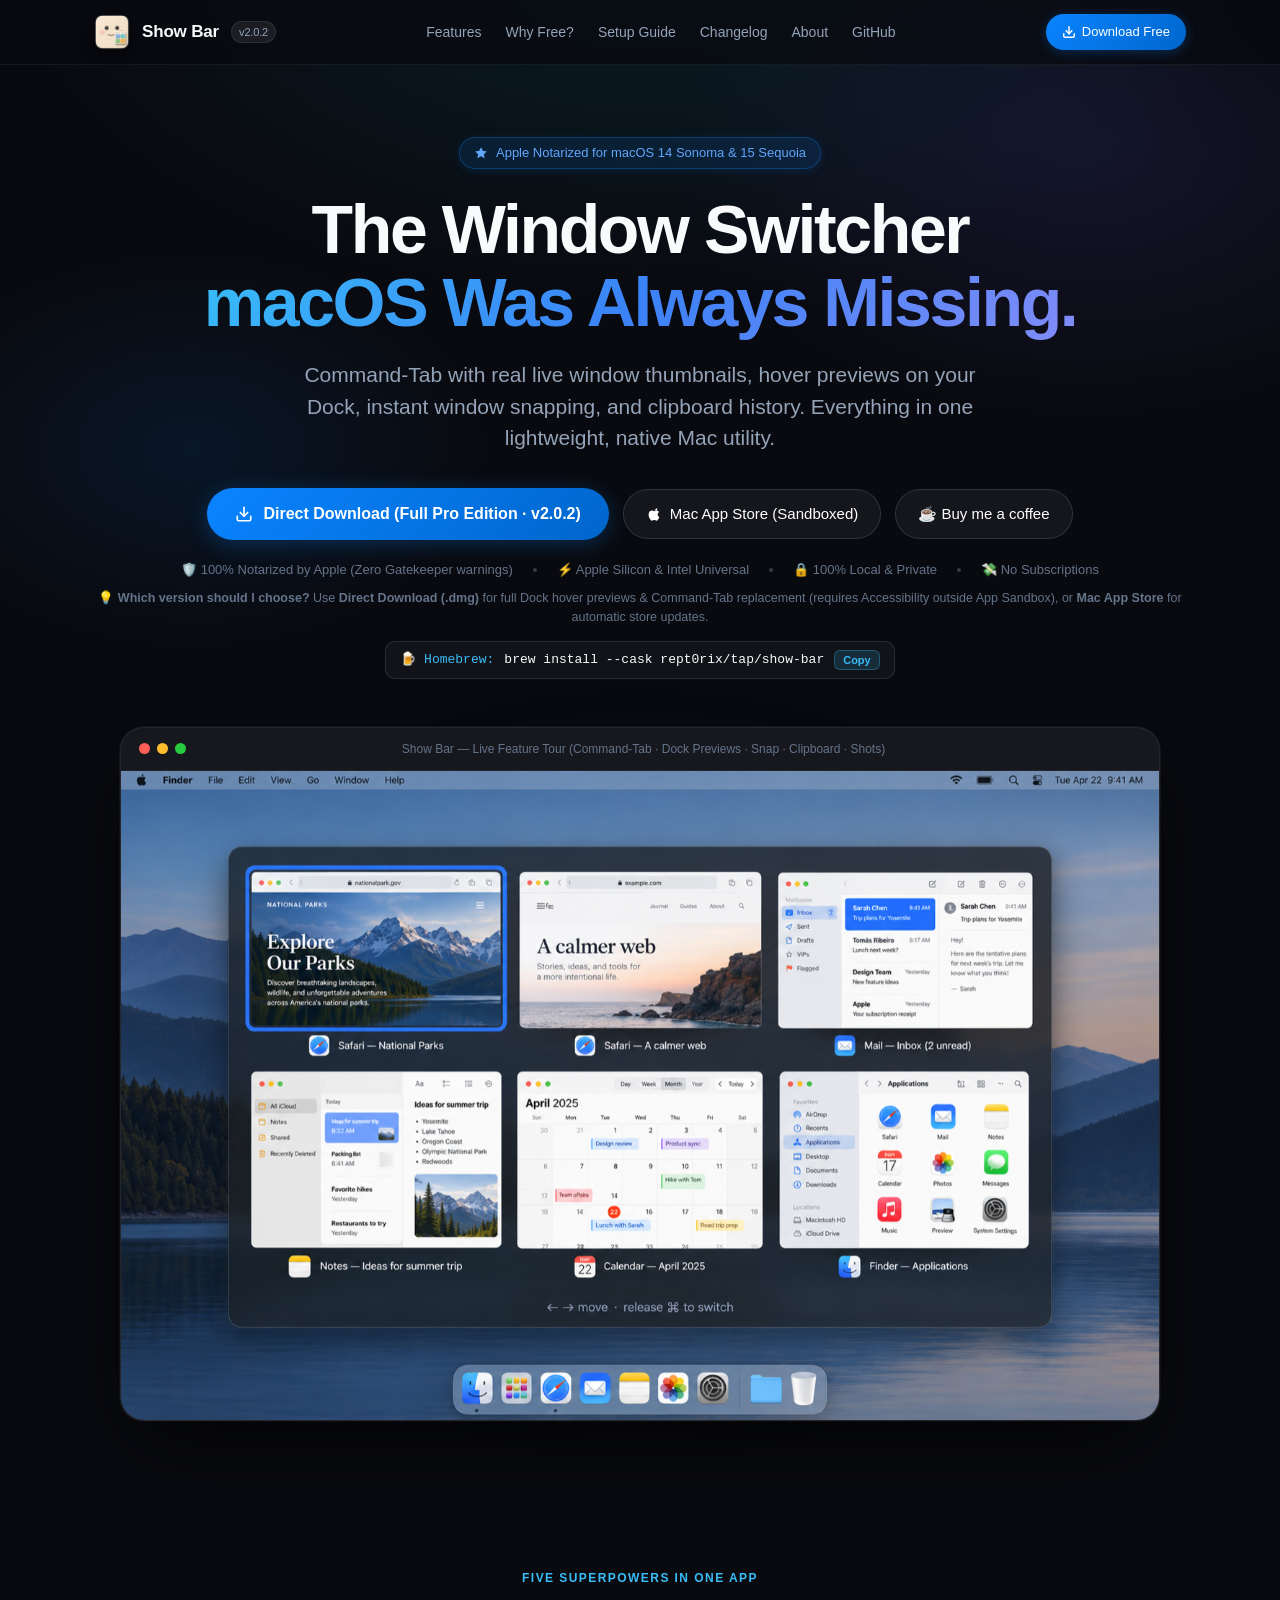
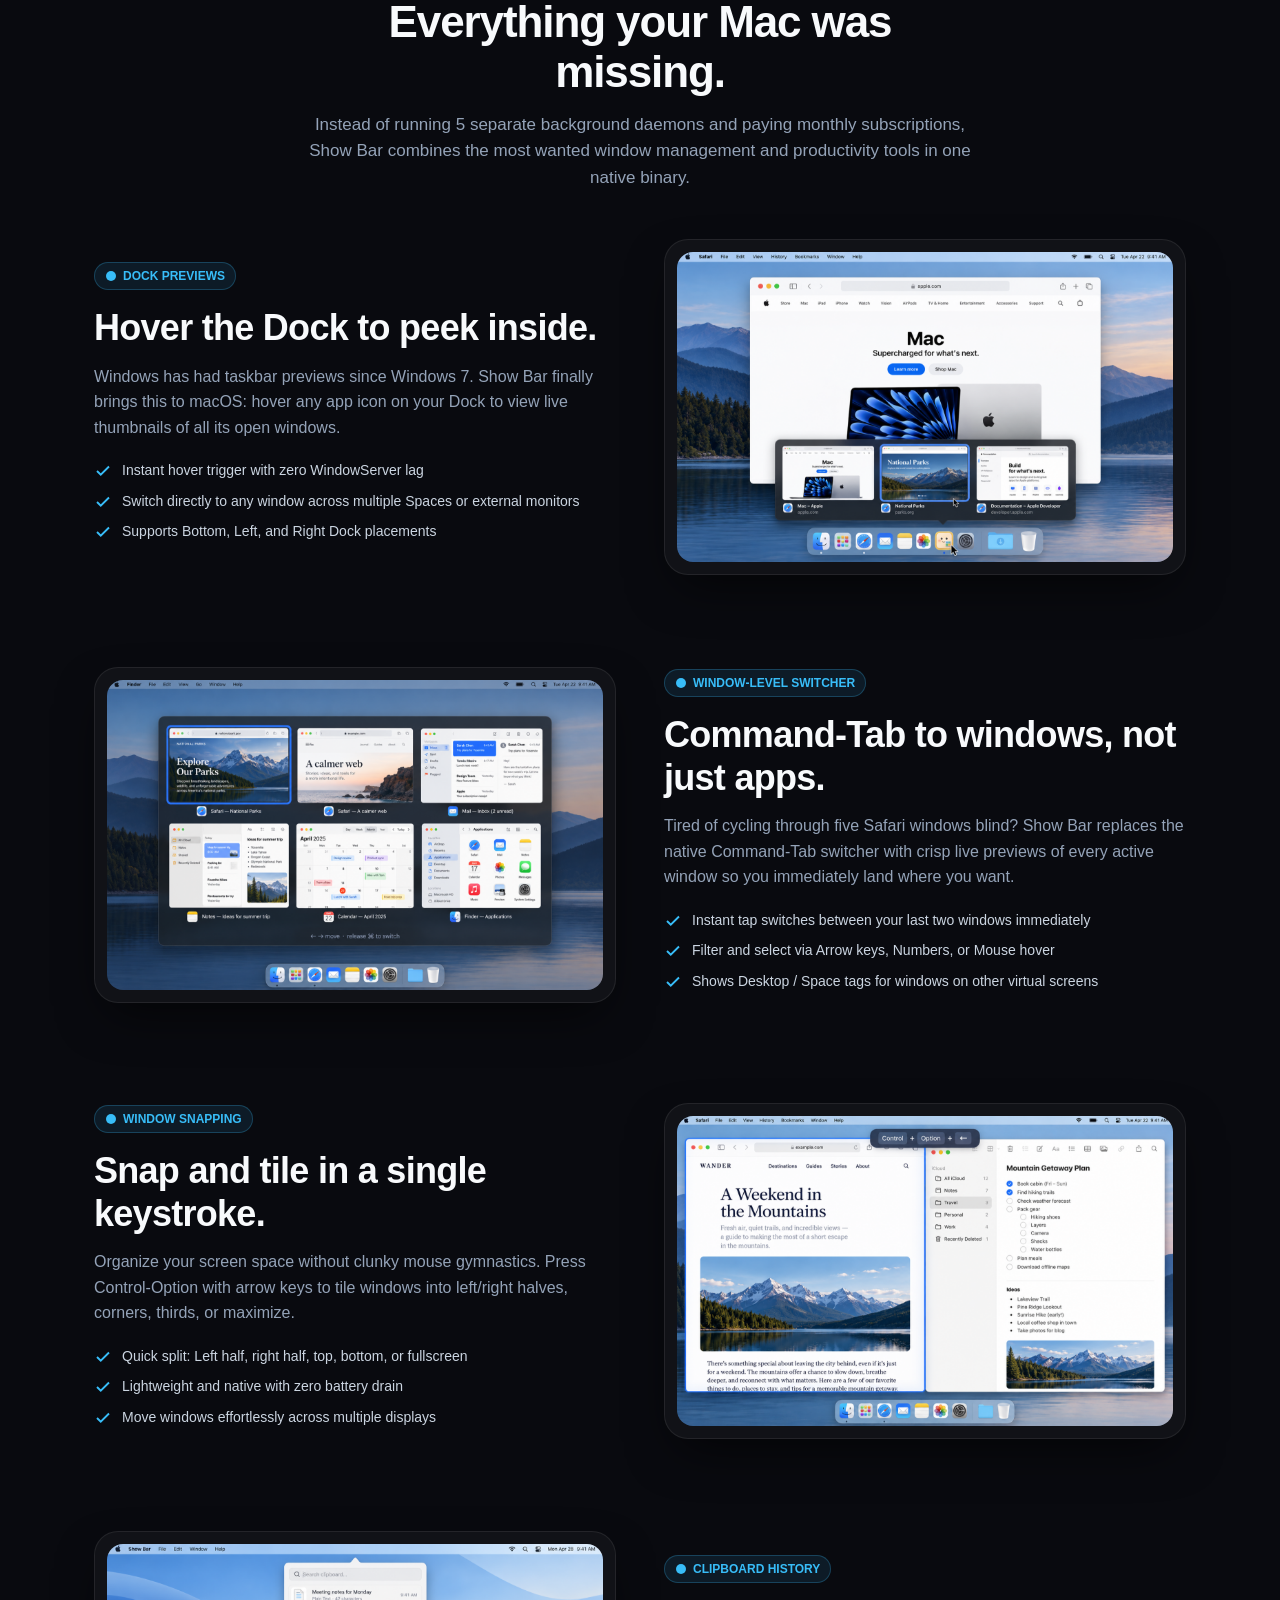
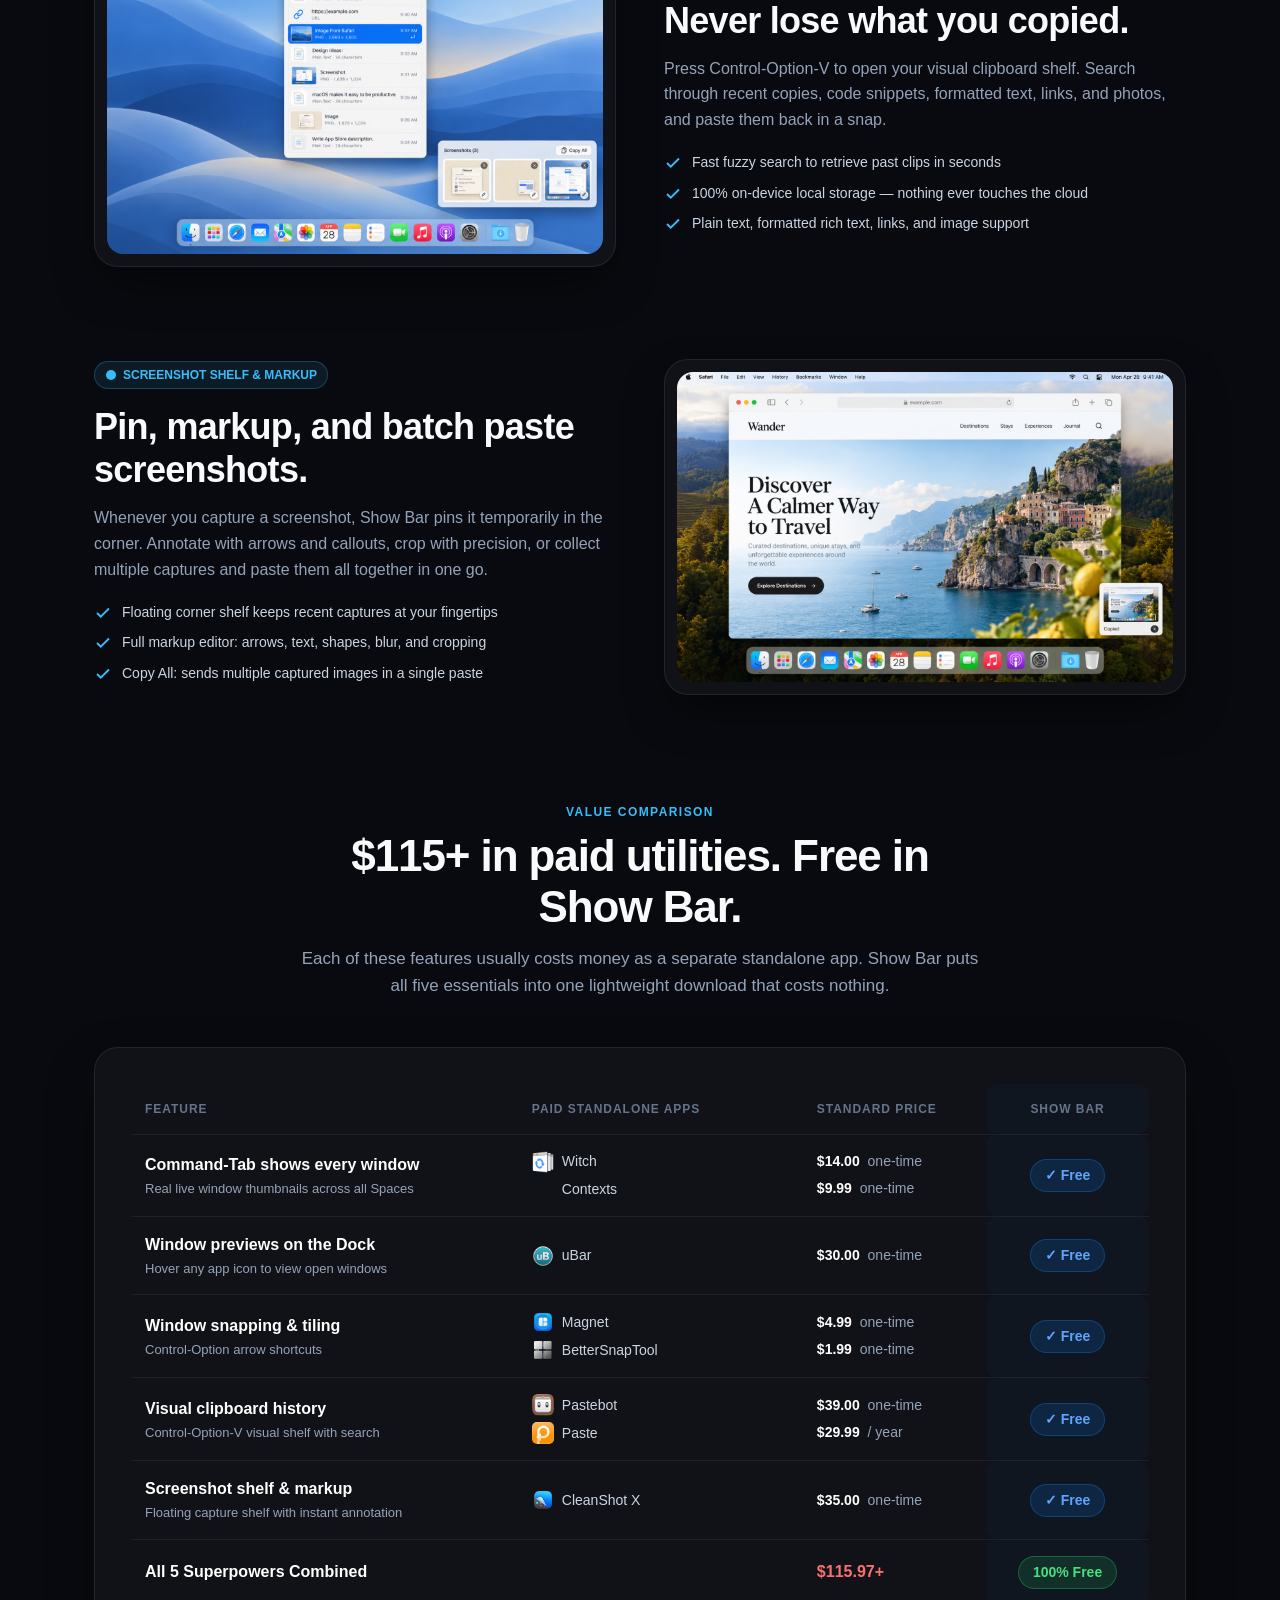
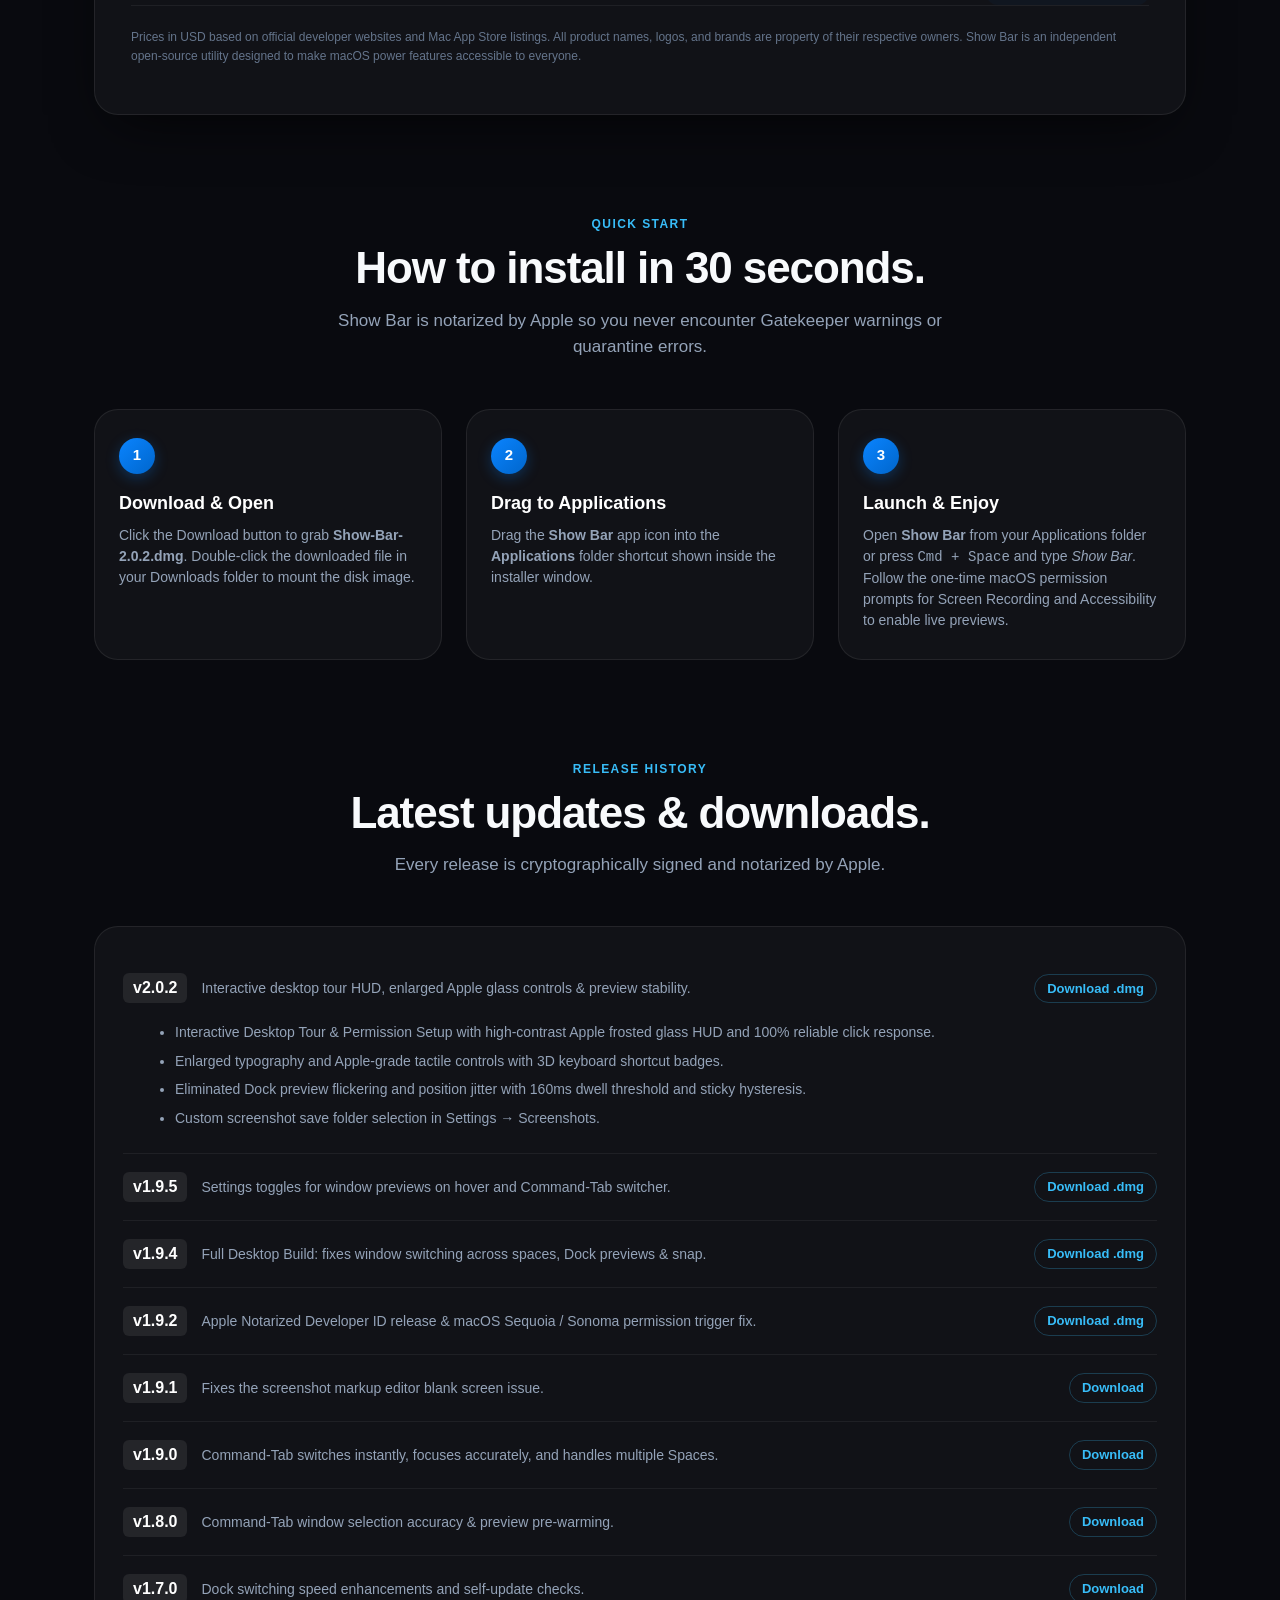
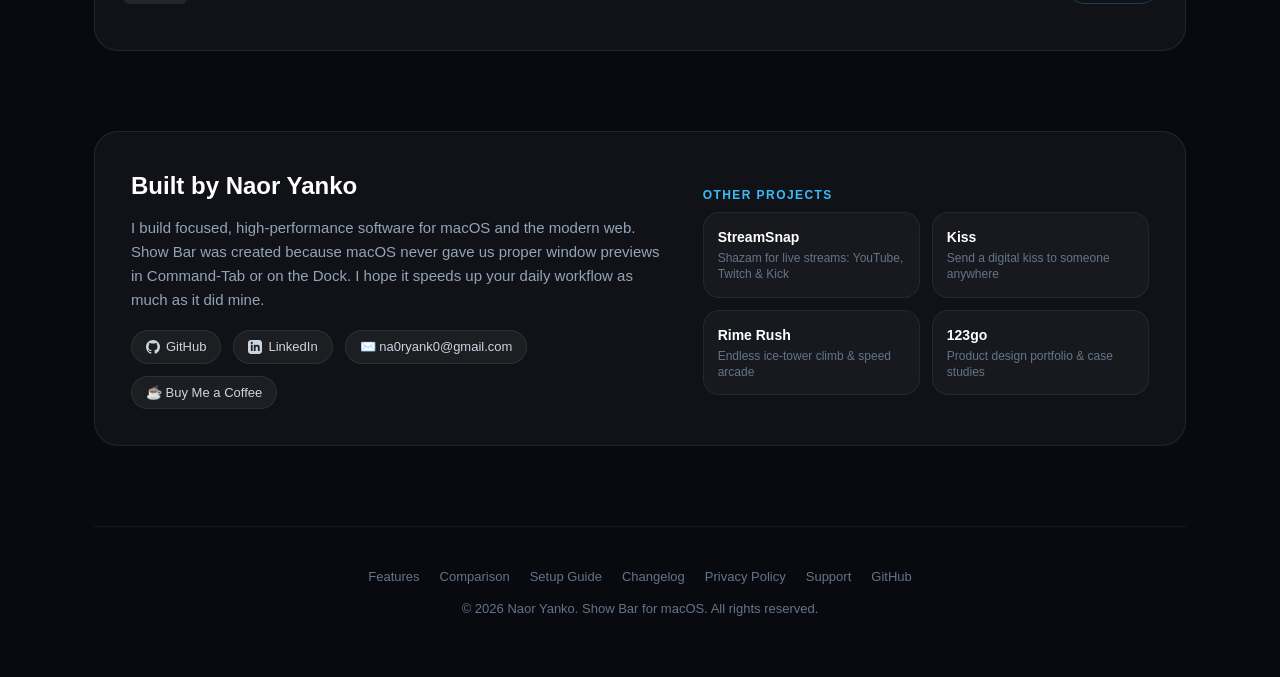
==== site/index.html @ 2634ea46 "Add autoplay promo video to hero and 1-click launch-kit dashboard" ====
<!DOCTYPE html>
<html lang="en">
<head>
  <meta charset="utf-8">
  <meta name="viewport" content="width=device-width, initial-scale=1">
  <title>Show Bar – Free Windows-style Command-Tab, Dock previews &amp; window snapping for Mac</title>
  <meta name="description" content="Show Bar is a free macOS menu-bar app: Command-Tab with window previews, Dock hover previews, window snapping, clipboard history and a screenshot shelf.">
  <link rel="canonical" href="https://rept0rix.github.io/show-bar/">
  <link rel="icon" href="logo.png" type="image/png">
  <link rel="apple-touch-icon" href="logo.png">
  <meta property="og:site_name" content="Show Bar">
  <meta property="og:title" content="Show Bar – Free Windows-style Command-Tab, Dock previews &amp; window snapping for Mac">
  <meta property="og:description" content="Show Bar is a free macOS menu-bar app: Command-Tab with window previews, Dock hover previews, window snapping, clipboard history and a screenshot shelf.">
  <meta property="og:type" content="website">
  <meta property="og:url" content="https://rept0rix.github.io/show-bar/">
  <meta property="og:image" content="https://rept0rix.github.io/show-bar/og.png">
  <meta property="og:image:width" content="1200">
  <meta property="og:image:height" content="630">
  <meta property="og:image:alt" content="Show Bar – window switcher and Dock previews for Mac">
  <meta name="twitter:card" content="summary_large_image">
  <meta name="twitter:title" content="Show Bar – Free Windows-style Command-Tab, Dock previews &amp; window snapping for Mac">
  <meta name="twitter:description" content="Show Bar is a free macOS menu-bar app: Command-Tab with window previews, Dock hover previews, window snapping, clipboard history and a screenshot shelf.">
  <meta name="twitter:image" content="https://rept0rix.github.io/show-bar/og.png">
  <script type="application/ld+json">{"@context":"https://schema.org","@type":"SoftwareApplication","name":"Show Bar","operatingSystem":"macOS","applicationCategory":"UtilitiesApplication","description":"Show Bar is a free macOS menu-bar app: Command-Tab with window previews, Dock hover previews, window snapping, clipboard history and a screenshot shelf.","url":"https://rept0rix.github.io/show-bar/","downloadUrl":"https://github.com/rept0rix/show-bar/releases/latest","installUrl":"https://apps.apple.com/app/id6818509447?ct=website&mt=12","softwareVersion":"2.0.2","image":"https://rept0rix.github.io/show-bar/og.png","offers":{"@type":"Offer","price":"0","priceCurrency":"USD"}}</script>
  <style>
    :root {
      --bg: #090a0f;
      --bg-card: rgba(255, 255, 255, 0.035);
      --bg-card-hover: rgba(255, 255, 255, 0.055);
      --card-border: rgba(255, 255, 255, 0.08);
      --card-border-hover: rgba(255, 255, 255, 0.16);
      --text: #f8fafc;
      --text-muted: #94a3b8;
      --text-dim: #64748b;
      --accent: #0A84FF;
      --accent-glow: rgba(10, 132, 255, 0.28);
      --accent-grad: linear-gradient(135deg, #0A84FF 0%, #0066cc 100%);
      --badge-bg: rgba(10, 132, 255, 0.12);
      --badge-border: rgba(10, 132, 255, 0.3);
      --radius-lg: 24px;
      --radius-md: 16px;
      --radius-sm: 10px;
    }

    * { box-sizing: border-box; }
    html { scroll-behavior: smooth; }
    body {
      margin: 0;
      padding: 0;
      background-color: var(--bg);
      background-image:
        radial-gradient(ellipse 900px 500px at 50% -50px, rgba(14, 116, 144, 0.18), transparent 70%),
        radial-gradient(ellipse 700px 450px at 85% 150px, rgba(99, 102, 241, 0.12), transparent 60%),
        radial-gradient(ellipse 600px 400px at 15% 450px, rgba(10, 132, 255, 0.1), transparent 50%);
      color: var(--text);
      font-family: -apple-system, BlinkMacSystemFont, "SF Pro Display", "SF Pro Text", "Helvetica Neue", sans-serif;
      -webkit-font-smoothing: antialiased;
      line-height: 1.5;
      overflow-x: hidden;
    }

    a { color: inherit; text-decoration: none; }

    .wrap {
      max-width: 1140px;
      margin: 0 auto;
      padding: 0 24px;
    }

    /* Navigation */
    nav.navbar {
      position: sticky;
      top: 0;
      z-index: 100;
      backdrop-filter: blur(20px);
      -webkit-backdrop-filter: blur(20px);
      background: rgba(9, 10, 15, 0.75);
      border-bottom: 1px solid rgba(255, 255, 255, 0.06);
      transition: all 0.25s ease;
    }
    .nav-inner {
      max-width: 1140px;
      margin: 0 auto;
      padding: 14px 24px;
      display: flex;
      justify-content: space-between;
      align-items: center;
      gap: 16px;
    }
    .brand {
      display: inline-flex;
      align-items: center;
      gap: 12px;
      font-weight: 600;
      font-size: 17px;
      letter-spacing: -0.01em;
    }
    .brand img {
      width: 36px;
      height: 36px;
      border-radius: 9px;
      display: block;
      box-shadow: 0 4px 12px rgba(0, 0, 0, 0.4);
    }
    .brand .ver-tag {
      font-size: 11px;
      font-weight: 500;
      padding: 2px 7px;
      border-radius: 999px;
      background: rgba(255, 255, 255, 0.08);
      color: var(--text-muted);
      border: 1px solid rgba(255, 255, 255, 0.08);
    }
    .nav-links {
      display: flex;
      align-items: center;
      gap: 24px;
      font-size: 14px;
      color: var(--text-muted);
    }
    .nav-links a:hover {
      color: #fff;
    }
    .nav-actions {
      display: flex;
      align-items: center;
      gap: 12px;
    }
    .btn-nav-download {
      background: var(--accent-grad);
      color: #fff;
      font-size: 13px;
      font-weight: 500;
      padding: 8px 16px;
      border-radius: 999px;
      display: inline-flex;
      align-items: center;
      gap: 6px;
      box-shadow: 0 2px 12px var(--accent-glow);
      transition: transform 0.15s ease, box-shadow 0.15s ease;
    }
    .btn-nav-download:hover {
      transform: translateY(-1px);
      box-shadow: 0 4px 18px var(--accent-glow);
    }

    /* Hero Section */
    .hero {
      text-align: center;
      padding: 72px 0 48px;
    }
    .pill-announcement {
      display: inline-flex;
      align-items: center;
      gap: 8px;
      background: var(--badge-bg);
      border: 1px solid var(--badge-border);
      color: #60a5fa;
      font-size: 13px;
      font-weight: 500;
      padding: 5px 14px;
      border-radius: 999px;
      margin-bottom: 24px;
      box-shadow: 0 2px 10px rgba(10, 132, 255, 0.15);
    }
    .hero h1 {
      font-size: clamp(38px, 6vw, 68px);
      font-weight: 700;
      line-height: 1.08;
      letter-spacing: -0.035em;
      margin: 0 0 20px;
    }
    .gradient-text {
      background: linear-gradient(135deg, #ffffff 40%, #94a3b8 100%);
      -webkit-background-clip: text;
      -webkit-text-fill-color: transparent;
    }
    .blue-gradient-text {
      background: linear-gradient(135deg, #38bdf8 0%, #3b82f6 50%, #818cf8 100%);
      -webkit-background-clip: text;
      -webkit-text-fill-color: transparent;
    }
    .hero .lede {
      font-size: clamp(17px, 2.2vw, 21px);
      line-height: 1.5;
      color: var(--text-muted);
      max-width: 680px;
      margin: 0 auto 34px;
      font-weight: 400;
    }
    .hero-actions {
      display: flex;
      justify-content: center;
      align-items: center;
      flex-wrap: wrap;
      gap: 14px;
      margin-bottom: 20px;
    }
    .btn-primary {
      background: var(--accent-grad);
      color: #ffffff;
      font-size: 16px;
      font-weight: 600;
      padding: 14px 28px;
      border-radius: 999px;
      display: inline-flex;
      align-items: center;
      gap: 10px;
      box-shadow: 0 4px 22px var(--accent-glow);
      transition: all 0.2s ease;
    }
    .btn-primary:hover {
      transform: translateY(-2px);
      box-shadow: 0 6px 28px rgba(10, 132, 255, 0.45);
    }
    .btn-secondary {
      background: rgba(255, 255, 255, 0.05);
      border: 1px solid rgba(255, 255, 255, 0.12);
      color: #fff;
      font-size: 15px;
      font-weight: 500;
      padding: 13px 22px;
      border-radius: 999px;
      display: inline-flex;
      align-items: center;
      gap: 8px;
      transition: all 0.2s ease;
    }
    .btn-secondary:hover {
      background: rgba(255, 255, 255, 0.09);
      border-color: rgba(255, 255, 255, 0.22);
      transform: translateY(-2px);
    }
    .hero-meta {
      display: flex;
      justify-content: center;
      align-items: center;
      flex-wrap: wrap;
      gap: 20px;
      font-size: 13px;
      color: var(--text-dim);
      margin-top: 10px;
    }
    .hero-meta span {
      display: inline-flex;
      align-items: center;
      gap: 6px;
    }
    .hero-meta .dot {
      width: 4px;
      height: 4px;
      border-radius: 50%;
      background: rgba(255, 255, 255, 0.2);
    }

    /* Hero Showcase Frame */
    .hero-showcase {
      margin: 48px auto 0;
      max-width: 1040px;
      position: relative;
    }
    .showcase-glow {
      position: absolute;
      inset: 20px 40px;
      background: radial-gradient(ellipse at center, rgba(14, 116, 144, 0.25), rgba(99, 102, 241, 0.15), transparent 70%);
      filter: blur(50px);
      z-index: 0;
      pointer-events: none;
    }
    .mac-window {
      position: relative;
      z-index: 1;
      background: #11131a;
      border: 1px solid var(--card-border);
      border-radius: var(--radius-lg);
      box-shadow: 0 30px 80px -20px rgba(0, 0, 0, 0.8), 0 0 0 1px rgba(255, 255, 255, 0.05);
      overflow: hidden;
      transition: transform 0.3s ease, border-color 0.3s ease;
    }
    .mac-window:hover {
      border-color: var(--card-border-hover);
    }
    .mac-header {
      padding: 12px 18px;
      background: rgba(255, 255, 255, 0.02);
      border-bottom: 1px solid rgba(255, 255, 255, 0.05);
      display: flex;
      align-items: center;
      gap: 8px;
    }
    .traffic-lights {
      display: flex;
      gap: 7px;
    }
    .traffic-dot {
      width: 11px;
      height: 11px;
      border-radius: 50%;
    }
    .traffic-close { background: #ff5f56; }
    .traffic-min { background: #ffbd2e; }
    .traffic-max { background: #27c93f; }
    .mac-title {
      flex: 1;
      text-align: center;
      font-size: 12px;
      color: var(--text-dim);
      font-weight: 500;
      margin-right: 48px;
    }
    .mac-window img {
      width: 100%;
      height: auto;
      display: block;
      vertical-align: middle;
    }

    /* Section Headings */
    .section-header {
      text-align: center;
      max-width: 680px;
      margin: 96px auto 48px;
    }
    .section-tag {
      display: inline-block;
      font-size: 12px;
      font-weight: 600;
      text-transform: uppercase;
      letter-spacing: 0.12em;
      color: #38bdf8;
      margin-bottom: 10px;
    }
    .section-header h2 {
      font-size: clamp(30px, 4.5vw, 44px);
      font-weight: 700;
      line-height: 1.15;
      letter-spacing: -0.025em;
      margin: 0 0 14px;
    }
    .section-header p {
      color: var(--text-muted);
      font-size: 17px;
      line-height: 1.55;
      margin: 0;
    }

    /* Features Grid */
    .feature-row {
      display: grid;
      grid-template-columns: 1fr 1fr;
      gap: 48px;
      align-items: center;
      margin-bottom: 84px;
    }
    .feature-row.reverse {
      grid-template-columns: 1fr 1fr;
    }
    .feature-row.reverse .feature-copy {
      order: 2;
    }
    .feature-row.reverse .feature-media {
      order: 1;
    }
    .feature-copy {
      padding: 10px 0;
    }
    .feature-badge {
      display: inline-flex;
      align-items: center;
      gap: 6px;
      font-size: 12px;
      font-weight: 600;
      padding: 4px 10px;
      border-radius: 999px;
      background: rgba(56, 189, 248, 0.1);
      border: 1px solid rgba(56, 189, 248, 0.25);
      color: #38bdf8;
      margin-bottom: 16px;
    }
    .feature-copy h3 {
      font-size: clamp(26px, 3.2vw, 36px);
      font-weight: 700;
      line-height: 1.2;
      letter-spacing: -0.02em;
      margin: 0 0 14px;
    }
    .feature-copy p {
      color: var(--text-muted);
      font-size: 16px;
      line-height: 1.6;
      margin: 0 0 20px;
    }
    .feature-list {
      list-style: none;
      padding: 0;
      margin: 0;
    }
    .feature-list li {
      display: flex;
      align-items: flex-start;
      gap: 10px;
      font-size: 14px;
      color: #cbd5e1;
      margin-bottom: 10px;
      line-height: 1.45;
    }
    .feature-list svg {
      flex: none;
      width: 18px;
      height: 18px;
      color: #38bdf8;
      margin-top: 2px;
    }
    .feature-media {
      background: var(--bg-card);
      border: 1px solid var(--card-border);
      border-radius: var(--radius-lg);
      padding: 12px;
      box-shadow: 0 20px 50px -15px rgba(0, 0, 0, 0.7);
      transition: all 0.3s ease;
      overflow: hidden;
    }
    .feature-media:hover {
      border-color: var(--card-border-hover);
      transform: translateY(-3px);
    }
    .feature-media img {
      width: 100%;
      height: auto;
      border-radius: var(--radius-md);
      display: block;
    }

    /* Comparison Table Section */
    .compare-card {
      background: var(--bg-card);
      border: 1px solid var(--card-border);
      border-radius: var(--radius-lg);
      padding: 36px;
      box-shadow: 0 20px 60px -20px rgba(0, 0, 0, 0.8);
      margin-bottom: 80px;
    }
    .compare-card table {
      width: 100%;
      border-collapse: collapse;
    }
    .compare-card th, .compare-card td {
      padding: 16px 14px;
      text-align: left;
      border-bottom: 1px solid rgba(255, 255, 255, 0.06);
      vertical-align: middle;
    }
    .compare-card thead th {
      font-size: 12px;
      font-weight: 600;
      text-transform: uppercase;
      letter-spacing: 0.08em;
      color: var(--text-dim);
      padding-bottom: 16px;
    }
    .compare-card td.feat-name {
      font-weight: 600;
      font-size: 16px;
      color: #fff;
    }
    .compare-card td.feat-name span {
      display: block;
      font-size: 13px;
      font-weight: 400;
      color: var(--text-muted);
      margin-top: 2px;
    }
    .competitor-item {
      display: flex;
      align-items: center;
      gap: 8px;
      font-size: 14px;
      color: #cbd5e1;
    }
    .competitor-item + .competitor-item {
      margin-top: 6px;
    }
    .competitor-item img {
      width: 22px;
      height: 22px;
      border-radius: 5px;
      display: block;
    }
    .comp-price {
      font-size: 14px;
      color: var(--text-muted);
    }
    .comp-price b {
      color: #fff;
      font-weight: 600;
      margin-right: 4px;
    }
    .comp-price + .comp-price {
      margin-top: 6px;
    }
    .sb-col {
      text-align: center !important;
      background: rgba(10, 132, 255, 0.04);
      border-radius: 12px;
    }
    .sb-badge {
      display: inline-flex;
      align-items: center;
      gap: 6px;
      background: rgba(10, 132, 255, 0.15);
      border: 1px solid rgba(10, 132, 255, 0.3);
      color: #60a5fa;
      font-weight: 700;
      font-size: 14px;
      padding: 5px 14px;
      border-radius: 999px;
    }
    .table-total {
      font-size: 16px;
      font-weight: 700;
      color: #fff;
    }
    .table-fineprint {
      margin-top: 22px;
      font-size: 12px;
      color: var(--text-dim);
      line-height: 1.6;
    }

    /* Install & Setup 3-Step Guide */
    .steps-grid {
      display: grid;
      grid-template-columns: repeat(3, 1fr);
      gap: 24px;
      margin-bottom: 80px;
    }
    .step-card {
      background: var(--bg-card);
      border: 1px solid var(--card-border);
      border-radius: var(--radius-lg);
      padding: 28px 24px;
      position: relative;
      transition: all 0.25s ease;
    }
    .step-card:hover {
      border-color: var(--card-border-hover);
      background: var(--bg-card-hover);
      transform: translateY(-3px);
    }
    .step-num {
      width: 36px;
      height: 36px;
      border-radius: 50%;
      background: var(--accent-grad);
      color: #fff;
      display: flex;
      align-items: center;
      justify-content: center;
      font-weight: 700;
      font-size: 15px;
      margin-bottom: 16px;
      box-shadow: 0 4px 14px var(--accent-glow);
    }
    .step-card h3 {
      font-size: 18px;
      font-weight: 600;
      margin: 0 0 8px;
      color: #fff;
    }
    .step-card p {
      font-size: 14px;
      color: var(--text-muted);
      line-height: 1.5;
      margin: 0;
    }

    /* Changelog Accordion */
    .changelog-card {
      background: var(--bg-card);
      border: 1px solid var(--card-border);
      border-radius: var(--radius-lg);
      padding: 28px;
      margin-bottom: 80px;
    }
    .release-item {
      border-bottom: 1px solid rgba(255, 255, 255, 0.06);
    }
    .release-item:last-child {
      border-bottom: none;
    }
    .release-item summary {
      list-style: none;
      display: flex;
      justify-content: space-between;
      align-items: center;
      padding: 18px 0;
      cursor: pointer;
      user-select: none;
      gap: 16px;
    }
    .release-item summary::-webkit-details-marker { display: none; }
    .release-left {
      display: flex;
      align-items: center;
      gap: 14px;
    }
    .release-ver {
      font-size: 16px;
      font-weight: 700;
      color: #fff;
      background: rgba(255, 255, 255, 0.08);
      padding: 3px 10px;
      border-radius: 6px;
    }
    .release-sum {
      font-size: 14px;
      color: var(--text-muted);
    }
    .release-get {
      font-size: 13px;
      font-weight: 600;
      color: #38bdf8;
      border: 1px solid rgba(56, 189, 248, 0.25);
      padding: 4px 12px;
      border-radius: 999px;
      white-space: nowrap;
      transition: all 0.15s ease;
    }
    .release-get:hover {
      background: rgba(56, 189, 248, 0.15);
      border-color: #38bdf8;
    }
    .release-notes {
      padding: 0 0 18px 52px;
      margin: 0;
      color: var(--text-muted);
      font-size: 14px;
      line-height: 1.6;
    }
    .release-notes li {
      margin-bottom: 6px;
    }

    /* About & Products */
    .about-card {
      background: var(--bg-card);
      border: 1px solid var(--card-border);
      border-radius: var(--radius-lg);
      padding: 36px;
      margin-bottom: 80px;
      display: grid;
      grid-template-columns: 1.2fr 1fr;
      gap: 36px;
      align-items: center;
    }
    .about-card h3 {
      font-size: 24px;
      font-weight: 700;
      margin: 0 0 12px;
      color: #fff;
    }
    .about-card p {
      font-size: 15px;
      color: var(--text-muted);
      line-height: 1.6;
      margin: 0 0 18px;
    }
    .about-links {
      display: flex;
      flex-wrap: wrap;
      gap: 12px;
    }
    .about-link {
      display: inline-flex;
      align-items: center;
      gap: 6px;
      font-size: 13px;
      color: #cbd5e1;
      background: rgba(255, 255, 255, 0.05);
      padding: 6px 14px;
      border-radius: 999px;
      border: 1px solid rgba(255, 255, 255, 0.08);
      transition: all 0.15s ease;
    }
    .about-link:hover {
      color: #fff;
      border-color: rgba(255, 255, 255, 0.2);
      background: rgba(255, 255, 255, 0.09);
    }
    .other-products {
      display: grid;
      grid-template-columns: 1fr 1fr;
      gap: 12px;
    }
    .prod-item {
      background: rgba(255, 255, 255, 0.03);
      border: 1px solid rgba(255, 255, 255, 0.06);
      border-radius: var(--radius-md);
      padding: 14px;
      transition: all 0.2s ease;
    }
    .prod-item:hover {
      background: rgba(255, 255, 255, 0.06);
      border-color: rgba(255, 255, 255, 0.14);
      transform: translateY(-2px);
    }
    .prod-item strong {
      display: block;
      font-size: 14px;
      color: #fff;
      margin-bottom: 2px;
    }
    .prod-item span {
      display: block;
      font-size: 12px;
      color: var(--text-dim);
      line-height: 1.35;
    }

    /* Footer */
    footer {
      border-top: 1px solid rgba(255, 255, 255, 0.06);
      padding: 40px 0 60px;
      text-align: center;
      font-size: 13px;
      color: var(--text-dim);
    }
    .footer-links {
      display: flex;
      flex-wrap: wrap;
      justify-content: center;
      gap: 12px 20px;
      margin-bottom: 12px;
    }
    .footer-links a:hover {
      color: #fff;
    }

    /* Responsive */
    @media (max-width: 900px) {
      .feature-row, .feature-row.reverse {
        grid-template-columns: 1fr;
        gap: 32px;
      }
      .feature-row.reverse .feature-copy {
        order: 1;
      }
      .feature-row.reverse .feature-media {
        order: 2;
      }
      .steps-grid {
        grid-template-columns: 1fr;
      }
      .about-card {
        grid-template-columns: 1fr;
      }
      .nav-links {
        display: none;
      }
      .compare-card {
        padding: 20px 14px;
        overflow-x: auto;
      }
      .compare-card table {
        min-width: 580px;
      }
    }
  </style>
</head>
<body>

  <!-- Sticky Glass Navbar -->
  <nav class="navbar">
    <div class="nav-inner">
      <a class="brand" href="./">
        <img src="logo.png" alt="Show Bar Icon">
        <span>Show Bar</span>
        <span class="ver-tag">v2.0.2</span>
      </a>
      <div class="nav-links">
        <a href="#features">Features</a>
        <a href="#compare">Why Free?</a>
        <a href="#install">Setup Guide</a>
        <a href="#changelog">Changelog</a>
        <a href="#about">About</a>
        <a href="https://github.com/rept0rix/show-bar" target="_blank" rel="noopener">GitHub</a>
      </div>
      <div class="nav-actions">
        <a class="btn-nav-download" href="https://github.com/rept0rix/show-bar/releases/download/v2.0.2/Show-Bar-2.0.2.dmg">
          <svg width="14" height="14" viewBox="0 0 24 24" fill="none" stroke="currentColor" stroke-width="2.5" stroke-linecap="round" stroke-linejoin="round"><path d="M21 15v4a2 2 0 0 1-2 2H5a2 2 0 0 1-2-2v-4"></path><polyline points="7 10 12 15 17 10"></polyline><line x1="12" y1="15" x2="12" y2="3"></line></svg>
          Download Free
        </a>
      </div>
    </div>
  </nav>

  <div class="wrap">
    <!-- Hero Section -->
    <header class="hero">
      <div class="pill-announcement">
        <svg width="14" height="14" viewBox="0 0 24 24" fill="currentColor"><path d="M12 2l3.09 6.26L22 9.27l-5 4.87 1.18 6.88L12 17.77l-6.18 3.25L7 14.14 2 9.27l6.91-1.01L12 2z"/></svg>
        <span>Apple Notarized for macOS 14 Sonoma & 15 Sequoia</span>
      </div>
      <h1>
        The Window Switcher<br>
        <span class="blue-gradient-text">macOS Was Always Missing.</span>
      </h1>
      <p class="lede">
        Command-Tab with real live window thumbnails, hover previews on your Dock, instant window snapping, and clipboard history. Everything in one lightweight, native Mac utility.
      </p>

      <div class="hero-actions">
        <a class="btn-primary" href="https://github.com/rept0rix/show-bar/releases/download/v2.0.2/Show-Bar-2.0.2.dmg">
          <svg width="18" height="18" viewBox="0 0 24 24" fill="none" stroke="currentColor" stroke-width="2.2" stroke-linecap="round" stroke-linejoin="round"><path d="M21 15v4a2 2 0 0 1-2 2H5a2 2 0 0 1-2-2v-4"></path><polyline points="7 10 12 15 17 10"></polyline><line x1="12" y1="15" x2="12" y2="3"></line></svg>
          Direct Download (Full Pro Edition · v2.0.2)
        </a>
        <a class="btn-secondary" href="https://apps.apple.com/app/id6818509447?ct=website_hero&amp;mt=12" target="_blank" rel="noopener">
          <svg width="16" height="16" viewBox="0 0 24 24" fill="currentColor"><path d="M18.71 19.5c-.83 1.24-1.71 2.45-3.05 2.47-1.34.03-1.77-.79-3.29-.79-1.53 0-2 .77-3.27.82-1.31.05-2.3-1.32-3.14-2.53C4.25 17 2.94 12.45 4.7 9.39c.87-1.52 2.43-2.48 4.12-2.51 1.28-.02 2.5.87 3.29.87.78 0 2.26-1.07 3.81-.91.65.03 2.47.26 3.64 1.98-.09.06-2.17 1.28-2.15 3.81.03 3.02 2.65 4.03 2.68 4.04-.03.07-.42 1.44-1.38 2.83M15.97 6.37c.66-.81 1.11-1.94.99-3.07-1 .04-2.16.67-2.84 1.48-.59.71-1.12 1.86-.98 2.97 1.11.08 2.19-.57 2.83-1.38z"/></svg>
          Mac App Store (Sandboxed)
        </a>
        <a class="btn-secondary" href="https://buymeacoffee.com/na0ryank0r" target="_blank" rel="noopener">
          ☕ Buy me a coffee
        </a>
      </div>

      <div class="hero-meta">
        <span>🛡️ 100% Notarized by Apple (Zero Gatekeeper warnings)</span>
        <span class="dot"></span>
        <span>⚡ Apple Silicon &amp; Intel Universal</span>
        <span class="dot"></span>
        <span>🔒 100% Local &amp; Private</span>
        <span class="dot"></span>
        <span>💸 No Subscriptions</span>
      </div>
      <div style="margin-top: 10px; font-size: 12.5px; color: var(--text-dim);">
        💡 <strong>Which version should I choose?</strong> Use <strong>Direct Download (.dmg)</strong> for full Dock hover previews &amp; Command-Tab replacement (requires Accessibility outside App Sandbox), or <strong>Mac App Store</strong> for automatic store updates.
      </div>
      <div style="margin-top: 14px; display: inline-flex; align-items: center; gap: 10px; background: rgba(255,255,255,0.04); border: 1px solid rgba(255,255,255,0.1); border-radius: 10px; padding: 8px 14px; font-size: 13px; color: #cbd5e1; font-family: ui-monospace, SFMono-Regular, Menlo, monospace;">
        <span style="color: #38bdf8;">🍺 Homebrew:</span>
        <code id="brewCmd" style="color: #f8fafc;">brew install --cask rept0rix/tap/show-bar</code>
        <button onclick="navigator.clipboard.writeText('brew install --cask rept0rix/tap/show-bar'); this.textContent='Copied!'; setTimeout(()=>this.textContent='Copy', 1500);" style="background: rgba(56,189,248,0.15); border: 1px solid rgba(56,189,248,0.3); color: #38bdf8; border-radius: 6px; padding: 3px 8px; font-size: 11px; cursor: pointer; font-weight: 600;">Copy</button>
      </div>

      <!-- Hero Visual Mockup -->
      <div class="hero-showcase">
        <div class="showcase-glow"></div>
        <div class="mac-window">
          <div class="mac-header">
            <div class="traffic-lights">
              <span class="traffic-dot traffic-close"></span>
              <span class="traffic-dot traffic-min"></span>
              <span class="traffic-dot traffic-max"></span>
            </div>
            <div class="mac-title">Show Bar — Live Feature Tour (Command-Tab · Dock Previews · Snap · Clipboard · Shots)</div>
          </div>
          <video src="show-bar-demo.mp4" poster="preview-switcher.png" width="1440" height="900" autoplay loop muted playsinline style="width: 100%; height: auto; display: block;"></video>
        </div>
      </div>
    </header>

    <!-- Core Features Section -->
    <section id="features">
      <div class="section-header">
        <span class="section-tag">Five Superpowers In One App</span>
        <h2>Everything your Mac was missing.</h2>
        <p>Instead of running 5 separate background daemons and paying monthly subscriptions, Show Bar combines the most wanted window management and productivity tools in one native binary.</p>
      </div>

      <!-- Feature 1: Dock Hover Previews -->
      <div class="feature-row">
        <div class="feature-copy">
          <span class="feature-badge">
            <svg width="12" height="12" viewBox="0 0 24 24" fill="currentColor"><circle cx="12" cy="12" r="10"/></svg>
            DOCK PREVIEWS
          </span>
          <h3>Hover the Dock to peek inside.</h3>
          <p>Windows has had taskbar previews since Windows 7. Show Bar finally brings this to macOS: hover any app icon on your Dock to view live thumbnails of all its open windows.</p>
          <ul class="feature-list">
            <li>
              <svg viewBox="0 0 24 24" fill="none" stroke="currentColor" stroke-width="2.5"><polyline points="20 6 9 17 4 12"></polyline></svg>
              <span>Instant hover trigger with zero WindowServer lag</span>
            </li>
            <li>
              <svg viewBox="0 0 24 24" fill="none" stroke="currentColor" stroke-width="2.5"><polyline points="20 6 9 17 4 12"></polyline></svg>
              <span>Switch directly to any window across multiple Spaces or external monitors</span>
            </li>
            <li>
              <svg viewBox="0 0 24 24" fill="none" stroke="currentColor" stroke-width="2.5"><polyline points="20 6 9 17 4 12"></polyline></svg>
              <span>Supports Bottom, Left, and Right Dock placements</span>
            </li>
          </ul>
        </div>
        <div class="feature-media">
          <img src="preview-dock.png" width="1440" height="900" alt="Dock hover previews showing live thumbnails" loading="lazy">
        </div>
      </div>

      <!-- Feature 2: Command-Tab Window Switcher -->
      <div class="feature-row reverse">
        <div class="feature-copy">
          <span class="feature-badge">
            <svg width="12" height="12" viewBox="0 0 24 24" fill="currentColor"><circle cx="12" cy="12" r="10"/></svg>
            WINDOW-LEVEL SWITCHER
          </span>
          <h3>Command-Tab to windows, not just apps.</h3>
          <p>Tired of cycling through five Safari windows blind? Show Bar replaces the native Command-Tab switcher with crisp live previews of every active window so you immediately land where you want.</p>
          <ul class="feature-list">
            <li>
              <svg viewBox="0 0 24 24" fill="none" stroke="currentColor" stroke-width="2.5"><polyline points="20 6 9 17 4 12"></polyline></svg>
              <span>Instant tap switches between your last two windows immediately</span>
            </li>
            <li>
              <svg viewBox="0 0 24 24" fill="none" stroke="currentColor" stroke-width="2.5"><polyline points="20 6 9 17 4 12"></polyline></svg>
              <span>Filter and select via Arrow keys, Numbers, or Mouse hover</span>
            </li>
            <li>
              <svg viewBox="0 0 24 24" fill="none" stroke="currentColor" stroke-width="2.5"><polyline points="20 6 9 17 4 12"></polyline></svg>
              <span>Shows Desktop / Space tags for windows on other virtual screens</span>
            </li>
          </ul>
        </div>
        <div class="feature-media">
          <img src="preview-switcher.png" width="1440" height="900" alt="Show Bar Command-Tab window switcher" loading="lazy">
        </div>
      </div>

      <!-- Feature 3: Window Snapping -->
      <div class="feature-row">
        <div class="feature-copy">
          <span class="feature-badge">
            <svg width="12" height="12" viewBox="0 0 24 24" fill="currentColor"><circle cx="12" cy="12" r="10"/></svg>
            WINDOW SNAPPING
          </span>
          <h3>Snap and tile in a single keystroke.</h3>
          <p>Organize your screen space without clunky mouse gymnastics. Press Control-Option with arrow keys to tile windows into left/right halves, corners, thirds, or maximize.</p>
          <ul class="feature-list">
            <li>
              <svg viewBox="0 0 24 24" fill="none" stroke="currentColor" stroke-width="2.5"><polyline points="20 6 9 17 4 12"></polyline></svg>
              <span>Quick split: Left half, right half, top, bottom, or fullscreen</span>
            </li>
            <li>
              <svg viewBox="0 0 24 24" fill="none" stroke="currentColor" stroke-width="2.5"><polyline points="20 6 9 17 4 12"></polyline></svg>
              <span>Lightweight and native with zero battery drain</span>
            </li>
            <li>
              <svg viewBox="0 0 24 24" fill="none" stroke="currentColor" stroke-width="2.5"><polyline points="20 6 9 17 4 12"></polyline></svg>
              <span>Move windows effortlessly across multiple displays</span>
            </li>
          </ul>
        </div>
        <div class="feature-media">
          <img src="preview-snap.png" width="1440" height="900" alt="Show Bar Window Snapping grid" loading="lazy">
        </div>
      </div>

      <!-- Feature 4: Clipboard Shelf -->
      <div class="feature-row reverse">
        <div class="feature-copy">
          <span class="feature-badge">
            <svg width="12" height="12" viewBox="0 0 24 24" fill="currentColor"><circle cx="12" cy="12" r="10"/></svg>
            CLIPBOARD HISTORY
          </span>
          <h3>Never lose what you copied.</h3>
          <p>Press Control-Option-V to open your visual clipboard shelf. Search through recent copies, code snippets, formatted text, links, and photos, and paste them back in a snap.</p>
          <ul class="feature-list">
            <li>
              <svg viewBox="0 0 24 24" fill="none" stroke="currentColor" stroke-width="2.5"><polyline points="20 6 9 17 4 12"></polyline></svg>
              <span>Fast fuzzy search to retrieve past clips in seconds</span>
            </li>
            <li>
              <svg viewBox="0 0 24 24" fill="none" stroke="currentColor" stroke-width="2.5"><polyline points="20 6 9 17 4 12"></polyline></svg>
              <span>100% on-device local storage — nothing ever touches the cloud</span>
            </li>
            <li>
              <svg viewBox="0 0 24 24" fill="none" stroke="currentColor" stroke-width="2.5"><polyline points="20 6 9 17 4 12"></polyline></svg>
              <span>Plain text, formatted rich text, links, and image support</span>
            </li>
          </ul>
        </div>
        <div class="feature-media">
          <img src="preview-clipboard.png" width="1440" height="900" alt="Show Bar Clipboard shelf" loading="lazy">
        </div>
      </div>

      <!-- Feature 5: Floating Screenshot Shelf & Annotations -->
      <div class="feature-row">
        <div class="feature-copy">
          <span class="feature-badge">
            <svg width="12" height="12" viewBox="0 0 24 24" fill="currentColor"><circle cx="12" cy="12" r="10"/></svg>
            SCREENSHOT SHELF & MARKUP
          </span>
          <h3>Pin, markup, and batch paste screenshots.</h3>
          <p>Whenever you capture a screenshot, Show Bar pins it temporarily in the corner. Annotate with arrows and callouts, crop with precision, or collect multiple captures and paste them all together in one go.</p>
          <ul class="feature-list">
            <li>
              <svg viewBox="0 0 24 24" fill="none" stroke="currentColor" stroke-width="2.5"><polyline points="20 6 9 17 4 12"></polyline></svg>
              <span>Floating corner shelf keeps recent captures at your fingertips</span>
            </li>
            <li>
              <svg viewBox="0 0 24 24" fill="none" stroke="currentColor" stroke-width="2.5"><polyline points="20 6 9 17 4 12"></polyline></svg>
              <span>Full markup editor: arrows, text, shapes, blur, and cropping</span>
            </li>
            <li>
              <svg viewBox="0 0 24 24" fill="none" stroke="currentColor" stroke-width="2.5"><polyline points="20 6 9 17 4 12"></polyline></svg>
              <span>Copy All: sends multiple captured images in a single paste</span>
            </li>
          </ul>
        </div>
        <div class="feature-media">
          <img src="preview-shot.png" width="1440" height="900" alt="Show Bar screenshot shelf and markup editor" loading="lazy">
        </div>
      </div>
    </section>

    <!-- Comparison Table Section -->
    <section id="compare">
      <div class="section-header">
        <span class="section-tag">Value Comparison</span>
        <h2>$115+ in paid utilities. Free in Show Bar.</h2>
        <p>Each of these features usually costs money as a separate standalone app. Show Bar puts all five essentials into one lightweight download that costs nothing.</p>
      </div>

      <div class="compare-card">
        <table>
          <thead>
            <tr>
              <th style="width: 38%;">Feature</th>
              <th style="width: 28%;">Paid Standalone Apps</th>
              <th style="width: 18%;">Standard Price</th>
              <th class="sb-col" style="width: 16%;">Show Bar</th>
            </tr>
          </thead>
          <tbody>
            <tr>
              <td class="feat-name">
                Command-Tab shows every window
                <span>Real live window thumbnails across all Spaces</span>
              </td>
              <td>
                <div class="competitor-item"><img src="logos/witch.png" alt="Witch logo"> Witch</div>
                <div class="competitor-item"><span style="width:22px;display:inline-block;"></span> Contexts</div>
              </td>
              <td>
                <div class="comp-price"><b>$14.00</b> one-time</div>
                <div class="comp-price"><b>$9.99</b> one-time</div>
              </td>
              <td class="sb-col"><span class="sb-badge">✓ Free</span></td>
            </tr>
            <tr>
              <td class="feat-name">
                Window previews on the Dock
                <span>Hover any app icon to view open windows</span>
              </td>
              <td>
                <div class="competitor-item"><img src="logos/ubar.png" alt="uBar logo"> uBar</div>
              </td>
              <td>
                <div class="comp-price"><b>$30.00</b> one-time</div>
              </td>
              <td class="sb-col"><span class="sb-badge">✓ Free</span></td>
            </tr>
            <tr>
              <td class="feat-name">
                Window snapping & tiling
                <span>Control-Option arrow shortcuts</span>
              </td>
              <td>
                <div class="competitor-item"><img src="logos/magnet.png" alt="Magnet logo"> Magnet</div>
                <div class="competitor-item"><img src="logos/bettersnaptool.png" alt="BetterSnapTool logo"> BetterSnapTool</div>
              </td>
              <td>
                <div class="comp-price"><b>$4.99</b> one-time</div>
                <div class="comp-price"><b>$1.99</b> one-time</div>
              </td>
              <td class="sb-col"><span class="sb-badge">✓ Free</span></td>
            </tr>
            <tr>
              <td class="feat-name">
                Visual clipboard history
                <span>Control-Option-V visual shelf with search</span>
              </td>
              <td>
                <div class="competitor-item"><img src="logos/pastebot.png" alt="Pastebot logo"> Pastebot</div>
                <div class="competitor-item"><img src="logos/paste.jpg" alt="Paste logo"> Paste</div>
              </td>
              <td>
                <div class="comp-price"><b>$39.00</b> one-time</div>
                <div class="comp-price"><b>$29.99</b> / year</div>
              </td>
              <td class="sb-col"><span class="sb-badge">✓ Free</span></td>
            </tr>
            <tr>
              <td class="feat-name">
                Screenshot shelf & markup
                <span>Floating capture shelf with instant annotation</span>
              </td>
              <td>
                <div class="competitor-item"><img src="logos/cleanshot.png" alt="CleanShot X logo"> CleanShot X</div>
              </td>
              <td>
                <div class="comp-price"><b>$35.00</b> one-time</div>
              </td>
              <td class="sb-col"><span class="sb-badge">✓ Free</span></td>
            </tr>
          </tbody>
          <tfoot>
            <tr>
              <td class="table-total" colspan="2">
                All 5 Superpowers Combined
              </td>
              <td class="table-total" style="color: #f87171;">
                $115.97+
              </td>
              <td class="sb-col">
                <span class="sb-badge" style="background: rgba(34, 197, 94, 0.15); border-color: rgba(34, 197, 94, 0.35); color: #4ade80;">100% Free</span>
              </td>
            </tr>
          </tfoot>
        </table>
        <p class="table-fineprint">
          Prices in USD based on official developer websites and Mac App Store listings. All product names, logos, and brands are property of their respective owners. Show Bar is an independent open-source utility designed to make macOS power features accessible to everyone.
        </p>
      </div>
    </section>

    <!-- Setup Guide Section -->
    <section id="install">
      <div class="section-header">
        <span class="section-tag">Quick Start</span>
        <h2>How to install in 30 seconds.</h2>
        <p>Show Bar is notarized by Apple so you never encounter Gatekeeper warnings or quarantine errors.</p>
      </div>

      <div class="steps-grid">
        <div class="step-card">
          <div class="step-num">1</div>
          <h3>Download & Open</h3>
          <p>Click the Download button to grab <strong>Show-Bar-2.0.2.dmg</strong>. Double-click the downloaded file in your Downloads folder to mount the disk image.</p>
        </div>
        <div class="step-card">
          <div class="step-num">2</div>
          <h3>Drag to Applications</h3>
          <p>Drag the <strong>Show Bar</strong> app icon into the <strong>Applications</strong> folder shortcut shown inside the installer window.</p>
        </div>
        <div class="step-card">
          <div class="step-num">3</div>
          <h3>Launch & Enjoy</h3>
          <p>Open <strong>Show Bar</strong> from your Applications folder or press <code>Cmd + Space</code> and type <em>Show Bar</em>. Follow the one-time macOS permission prompts for Screen Recording and Accessibility to enable live previews.</p>
        </div>
      </div>
    </section>

    <!-- Changelog Section -->
    <section id="changelog">
      <div class="section-header">
        <span class="section-tag">Release History</span>
        <h2>Latest updates & downloads.</h2>
        <p>Every release is cryptographically signed and notarized by Apple.</p>
      </div>

      <div class="changelog-card">
        <!-- 2.0.2 -->
        <details class="release-item" open>
          <summary>
            <div class="release-left">
              <span class="release-ver">v2.0.2</span>
              <span class="release-sum">Interactive desktop tour HUD, enlarged Apple glass controls & preview stability.</span>
            </div>
            <a class="release-get" onclick="event.stopPropagation()" href="https://github.com/rept0rix/show-bar/releases/download/v2.0.2/Show-Bar-2.0.2.dmg">Download .dmg</a>
          </summary>
          <ul class="release-notes">
            <li>Interactive Desktop Tour &amp; Permission Setup with high-contrast Apple frosted glass HUD and 100% reliable click response.</li>
            <li>Enlarged typography and Apple-grade tactile controls with 3D keyboard shortcut badges.</li>
            <li>Eliminated Dock preview flickering and position jitter with 160ms dwell threshold and sticky hysteresis.</li>
            <li>Custom screenshot save folder selection in Settings &rarr; Screenshots.</li>
          </ul>
        </details>

        <!-- 1.9.5 -->
        <details class="release-item">
          <summary>
            <div class="release-left">
              <span class="release-ver">v1.9.5</span>
              <span class="release-sum">Settings toggles for window previews on hover and Command-Tab switcher.</span>
            </div>
            <a class="release-get" onclick="event.stopPropagation()" href="https://github.com/rept0rix/show-bar/releases/download/v2.0.2/Show-Bar-2.0.2.dmg">Download .dmg</a>
          </summary>
          <ul class="release-notes">
            <li>Added settings toggles to turn off window previews on hover (dock/side screens) and Command-Tab switcher independently.</li>
            <li>Preserves macOS default Command-Tab switcher when Show Bar Command-Tab is disabled.</li>
            <li>Added quick toggles directly in the menu bar menu.</li>
          </ul>
        </details>

        <!-- 1.9.4 -->
        <details class="release-item">
          <summary>
            <div class="release-left">
              <span class="release-ver">v1.9.4</span>
              <span class="release-sum">Full Desktop Build: fixes window switching across spaces, Dock previews & snap.</span>
            </div>
            <a class="release-get" onclick="event.stopPropagation()" href="https://github.com/rept0rix/show-bar/releases/download/v2.0.2/Show-Bar-2.0.2.dmg">Download .dmg</a>
          </summary>
          <ul class="release-notes">
            <li>Fixed window switching and space transitions by packaging the direct website build outside the App Store sandbox.</li>
            <li>Fixed live Dock icon detection and preview generation.</li>
            <li>Fixed menu bar glitch where Show Bar overlapped the system menu bar.</li>
            <li>Signed with Apple Developer ID Application certificate and notarized by Apple Notary Service.</li>
          </ul>
        </details>

        <!-- 1.9.2 -->
        <details class="release-item">
          <summary>
            <div class="release-left">
              <span class="release-ver">v1.9.2</span>
              <span class="release-sum">Apple Notarized Developer ID release & macOS Sequoia / Sonoma permission trigger fix.</span>
            </div>
            <a class="release-get" onclick="event.stopPropagation()" href="https://github.com/rept0rix/show-bar/releases/download/v2.0.2/Show-Bar-2.0.2.dmg">Download .dmg</a>
          </summary>
          <ul class="release-notes">
            <li>Signed with official Apple Developer ID Application certificate and notarized by Apple Notary Service.</li>
            <li>Eliminates Gatekeeper "damaged / virus" warnings on macOS 14 & 15.</li>
            <li>Fixed Screen Recording permission request trigger using ScreenCaptureKit live inspection.</li>
            <li>Includes desktop edition upgrade banner for Mac App Store users seeking full Dock and Command-Tab integration.</li>
          </ul>
        </details>

        <!-- 1.9.1 -->
        <details class="release-item">
          <summary>
            <div class="release-left">
              <span class="release-ver">v1.9.1</span>
              <span class="release-sum">Fixes the screenshot markup editor blank screen issue.</span>
            </div>
            <a class="release-get" onclick="event.stopPropagation()" href="https://github.com/rept0rix/show-bar/releases/download/v2.0.2/Show-Bar-2.0.2.dmg">Download</a>
          </summary>
          <ul class="release-notes">
            <li>Opening a screenshot from the floating shelf opens the full markup editor properly, fixing the white blank screen issue.</li>
          </ul>
        </details>

        <!-- 1.9.0 -->
        <details class="release-item">
          <summary>
            <div class="release-left">
              <span class="release-ver">v1.9.0</span>
              <span class="release-sum">Command-Tab switches instantly, focuses accurately, and handles multiple Spaces.</span>
            </div>
            <a class="release-get" onclick="event.stopPropagation()" href="https://github.com/rept0rix/show-bar/releases/download/v2.0.2/Show-Bar-2.0.2.dmg">Download</a>
          </summary>
          <ul class="release-notes">
            <li>Quick Command-Tab switches to the previous window immediately without sticking on screen.</li>
            <li>Accurately focuses the exact chosen window, including separate windows belonging to the same app.</li>
            <li>Cleanly suppresses native macOS switcher to avoid duplicate overlays.</li>
            <li>Windows across all Desktops and Spaces are listed with badges and instant space navigation.</li>
          </ul>
        </details>

        <!-- 1.8.0 -->
        <details class="release-item">
          <summary>
            <div class="release-left">
              <span class="release-ver">v1.8.0</span>
              <span class="release-sum">Command-Tab window selection accuracy & preview pre-warming.</span>
            </div>
            <a class="release-get" onclick="event.stopPropagation()" href="https://github.com/rept0rix/show-bar/releases/download/v2.0.2/Show-Bar-2.0.2.dmg">Download</a>
          </summary>
          <ul class="release-notes">
            <li>Pre-warms previews on launch so window thumbnails render instantly.</li>
            <li>Reliable window focus for single and multi-window applications.</li>
          </ul>
        </details>

        <!-- 1.7.0 -->
        <details class="release-item">
          <summary>
            <div class="release-left">
              <span class="release-ver">v1.7.0</span>
              <span class="release-sum">Dock switching speed enhancements and self-update checks.</span>
            </div>
            <a class="release-get" onclick="event.stopPropagation()" href="https://github.com/rept0rix/show-bar/releases/download/v2.0.2/Show-Bar-2.0.2.dmg">Download</a>
          </summary>
          <ul class="release-notes">
            <li>Moving along the Dock switches to the next app immediately.</li>
            <li>Menu bar indicator alerts when an update is ready.</li>
          </ul>
        </details>
      </div>
    </section>

    <!-- About Creator & Other Products -->
    <section id="about">
      <div class="about-card">
        <div>
          <h3>Built by Naor Yanko</h3>
          <p>
            I build focused, high-performance software for macOS and the modern web. Show Bar was created because macOS never gave us proper window previews in Command-Tab or on the Dock. I hope it speeds up your daily workflow as much as it did mine.
          </p>
          <div class="about-links">
            <a class="about-link" href="https://github.com/rept0rix/show-bar" target="_blank" rel="noopener">
              <svg width="14" height="14" viewBox="0 0 24 24" fill="currentColor"><path d="M12 0c-6.626 0-12 5.373-12 12 0 5.302 3.438 9.8 8.207 11.387.599.111.793-.261.793-.577v-2.234c-3.338.726-4.033-1.416-4.033-1.416-.546-1.387-1.333-1.756-1.333-1.756-1.089-.745.083-.729.083-.729 1.205.084 1.839 1.237 1.839 1.237 1.07 1.834 2.807 1.304 3.492.997.107-.775.418-1.305.762-1.604-2.665-.305-5.467-1.334-5.467-5.931 0-1.311.469-2.381 1.236-3.221-.124-.303-.535-1.524.117-3.176 0 0 1.008-.322 3.301 1.23.957-.266 1.983-.399 3.003-.404 1.02.005 2.047.138 3.006.404 2.291-1.552 3.297-1.23 3.297-1.23.653 1.653.242 2.874.118 3.176.77.84 1.235 1.911 1.235 3.221 0 4.609-2.807 5.624-5.479 5.921.43.372.823 1.102.823 2.222v3.293c0 .319.192.694.801.576 4.765-1.589 8.199-6.086 8.199-11.386 0-6.627-5.373-12-12-12z"/></svg>
              GitHub
            </a>
            <a class="about-link" href="https://www.linkedin.com/in/naoryanko" target="_blank" rel="noopener">
              <svg width="14" height="14" viewBox="0 0 24 24" fill="currentColor"><path d="M19 0h-14c-2.761 0-5 2.239-5 5v14c0 2.761 2.239 5 5 5h14c2.762 0 5-2.239 5-5v-14c0-2.761-2.238-5-5-5zm-11 19h-3v-11h3v11zm-1.5-12.268c-.966 0-1.75-.79-1.75-1.764s.784-1.764 1.75-1.764 1.75.79 1.75 1.764-.783 1.764-1.75 1.764zm13.5 12.268h-3v-5.604c0-3.368-4-3.113-4 0v5.604h-3v-11h3v1.765c1.396-2.586 7-2.777 7 2.476v6.759z"/></svg>
              LinkedIn
            </a>
            <a class="about-link" href="mailto:na0ryank0@gmail.com">
              ✉️ na0ryank0@gmail.com
            </a>
            <a class="about-link" href="https://buymeacoffee.com/na0ryank0r" target="_blank" rel="noopener">
              ☕ Buy Me a Coffee
            </a>
          </div>
        </div>

        <div>
          <span class="section-tag" style="margin-bottom: 8px;">Other Projects</span>
          <div class="other-products">
            <a class="prod-item" href="https://streamsnap.online" target="_blank" rel="noopener">
              <strong>StreamSnap</strong>
              <span>Shazam for live streams: YouTube, Twitch & Kick</span>
            </a>
            <a class="prod-item" href="https://kiss-pied.vercel.app" target="_blank" rel="noopener">
              <strong>Kiss</strong>
              <span>Send a digital kiss to someone anywhere</span>
            </a>
            <a class="prod-item" href="https://rime-rush.vercel.app" target="_blank" rel="noopener">
              <strong>Rime Rush</strong>
              <span>Endless ice-tower climb & speed arcade</span>
            </a>
            <a class="prod-item" href="https://rept0rix.github.io/123go/" target="_blank" rel="noopener">
              <strong>123go</strong>
              <span>Product design portfolio & case studies</span>
            </a>
          </div>
        </div>
      </div>
    </section>

    <!-- Footer -->
    <footer>
      <div class="footer-links">
        <a href="#features">Features</a>
        <a href="#compare">Comparison</a>
        <a href="#install">Setup Guide</a>
        <a href="#changelog">Changelog</a>
        <a href="privacy.html">Privacy Policy</a>
        <a href="support.html">Support</a>
        <a href="https://github.com/rept0rix/show-bar" target="_blank" rel="noopener">GitHub</a>
      </div>
      <div>
        © 2026 Naor Yanko. Show Bar for macOS. All rights reserved.
      </div>
    </footer>
  </div>

</body>
</html>
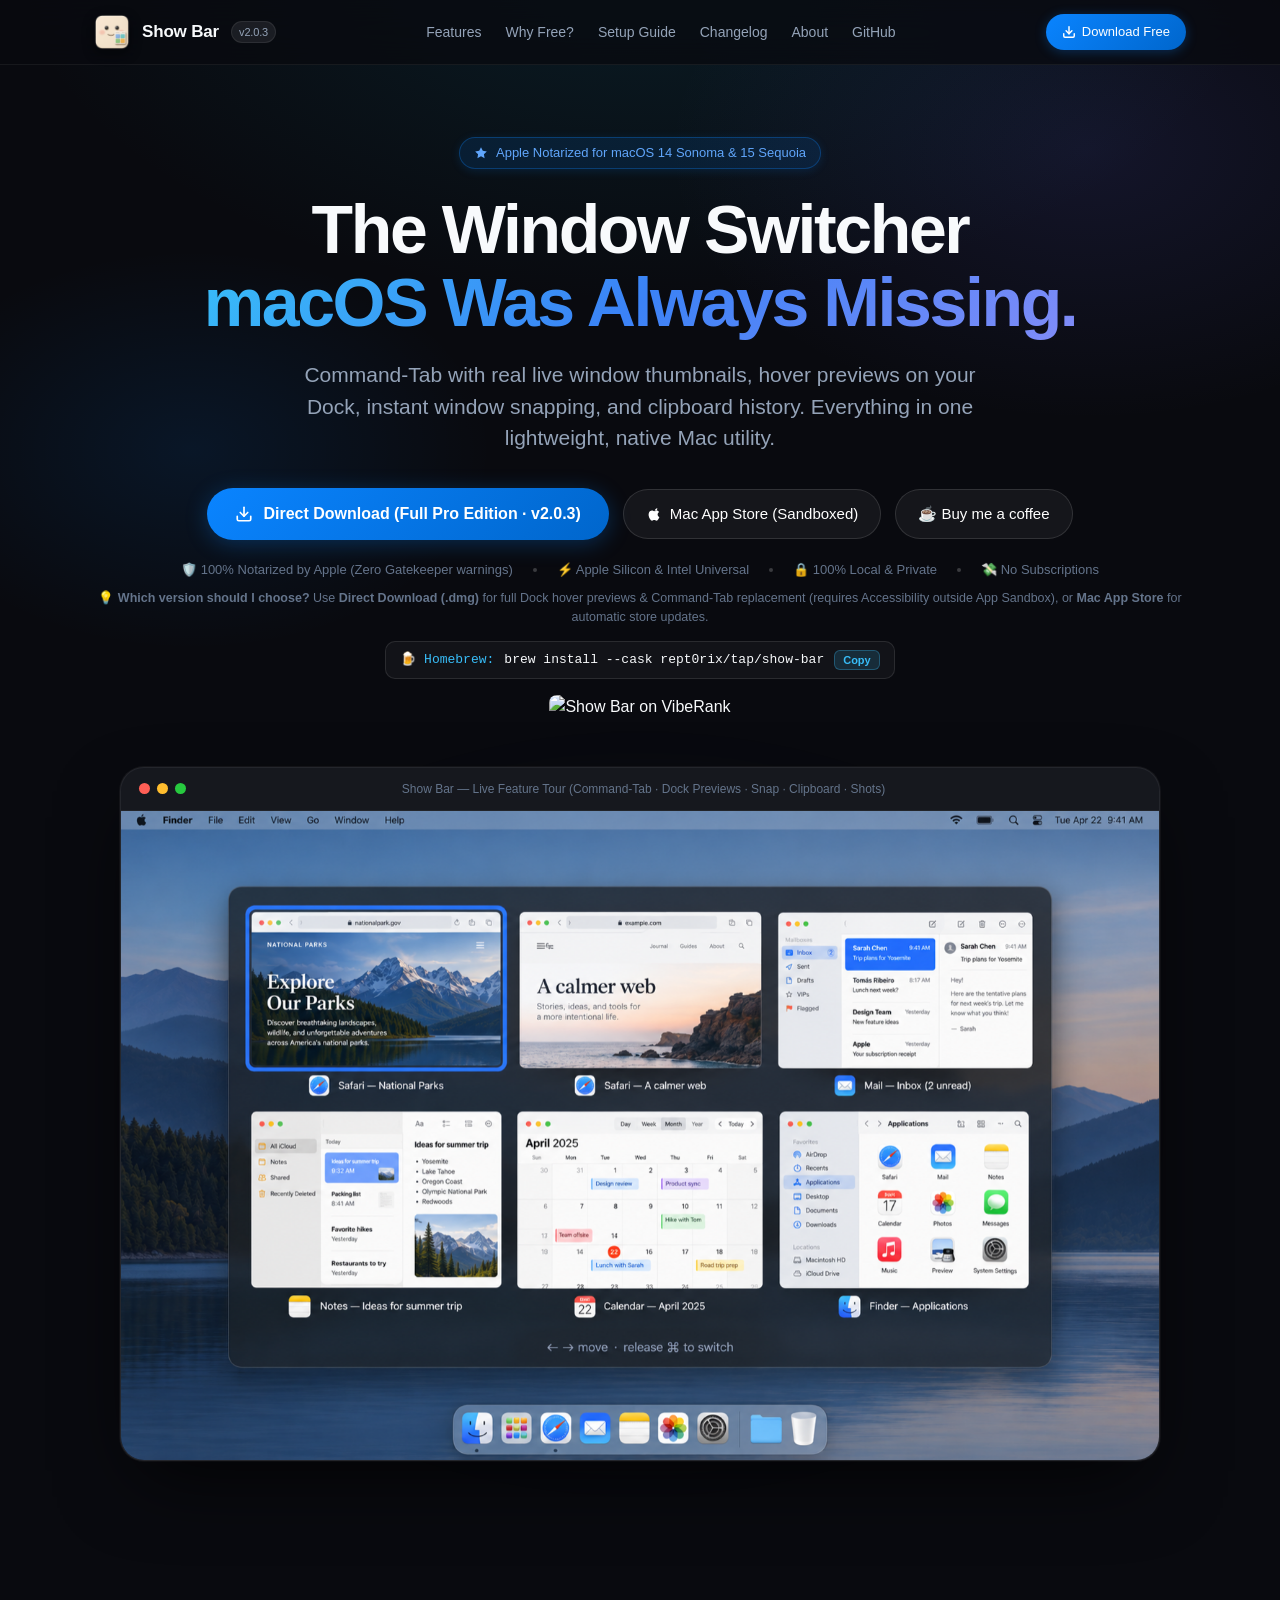
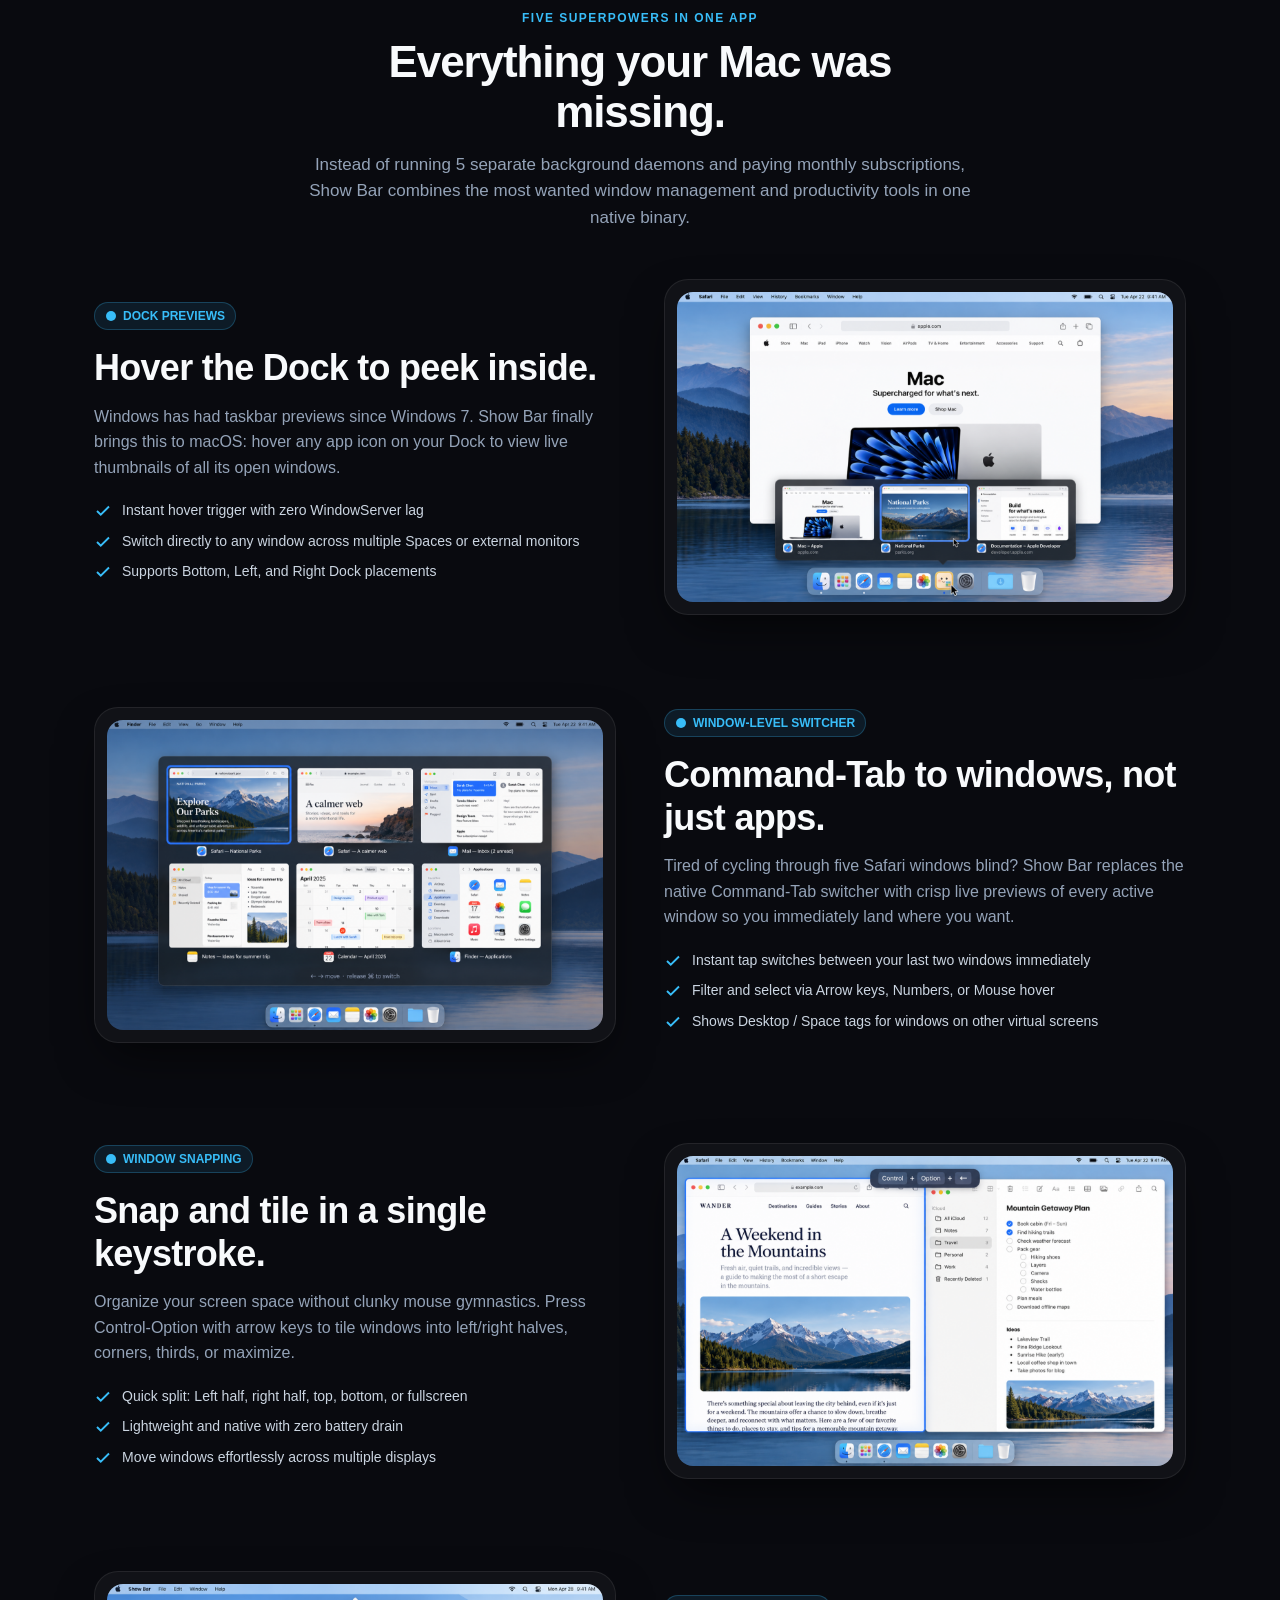
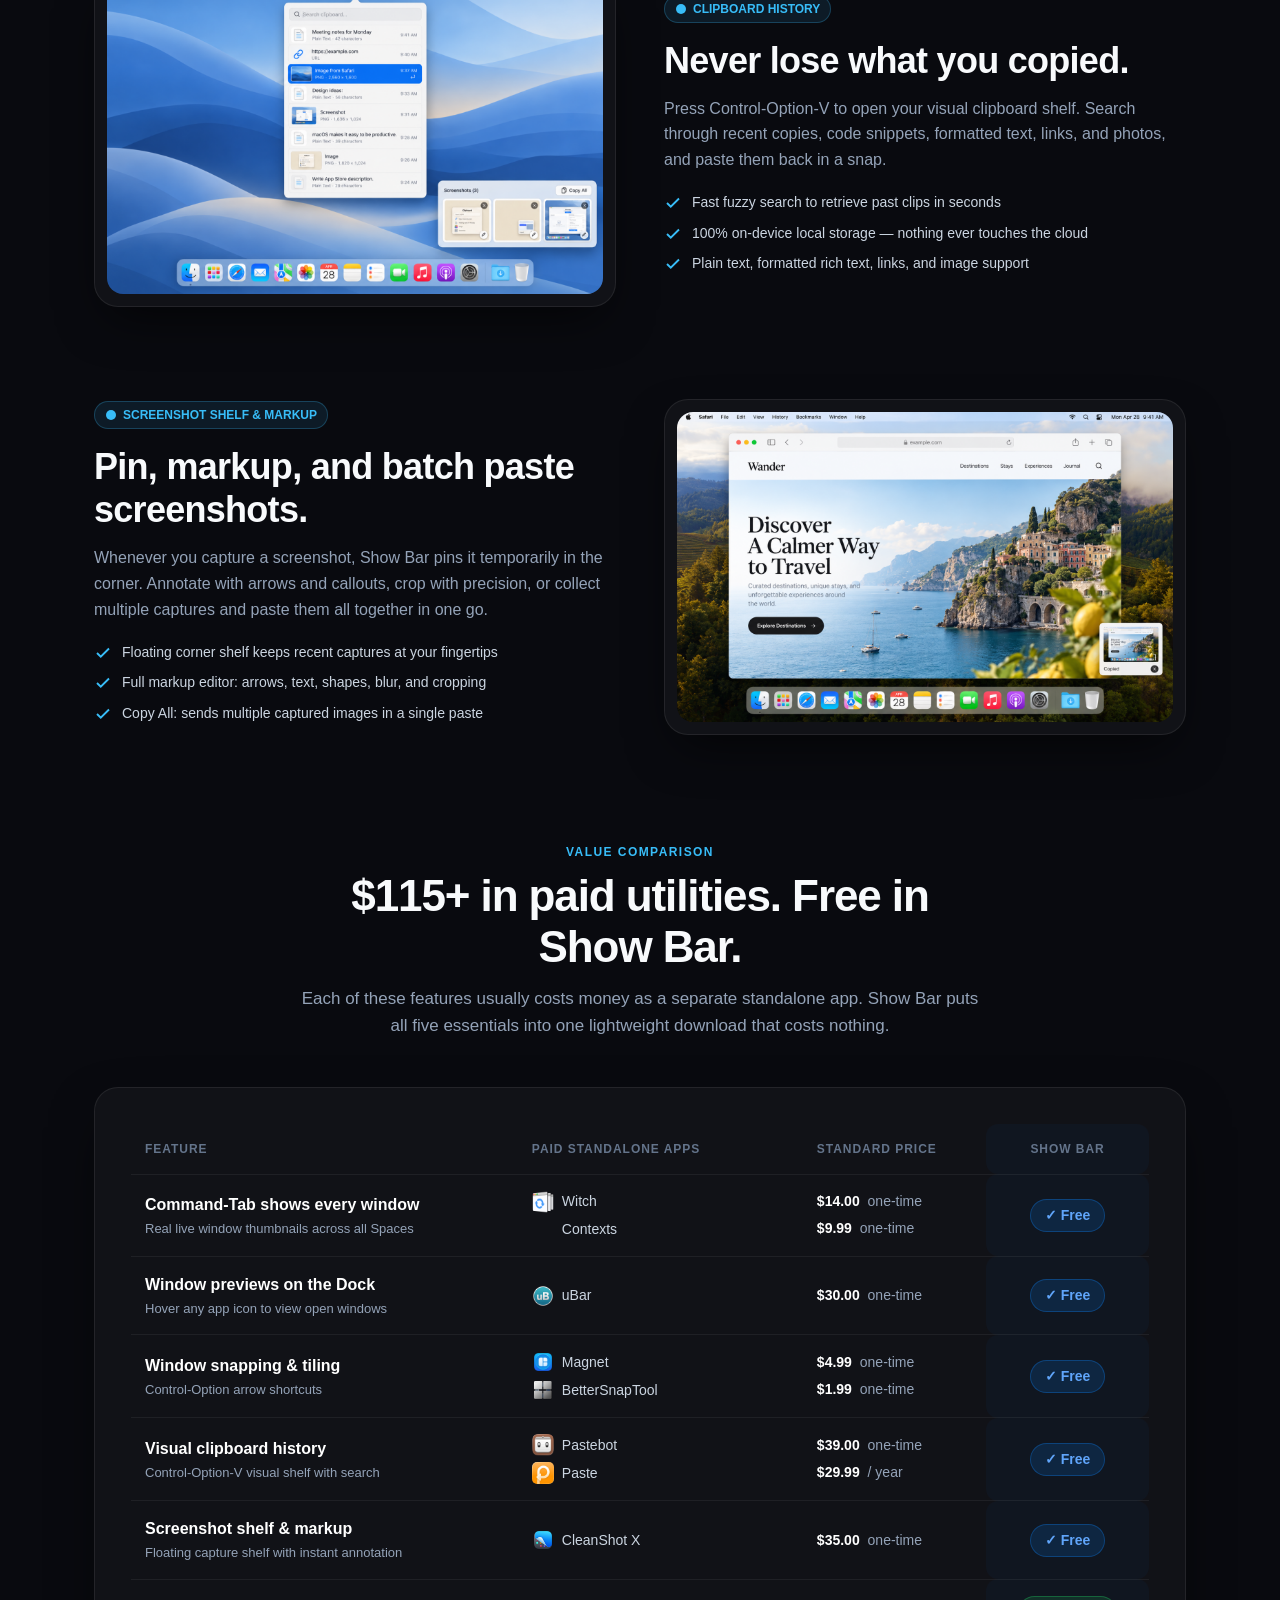
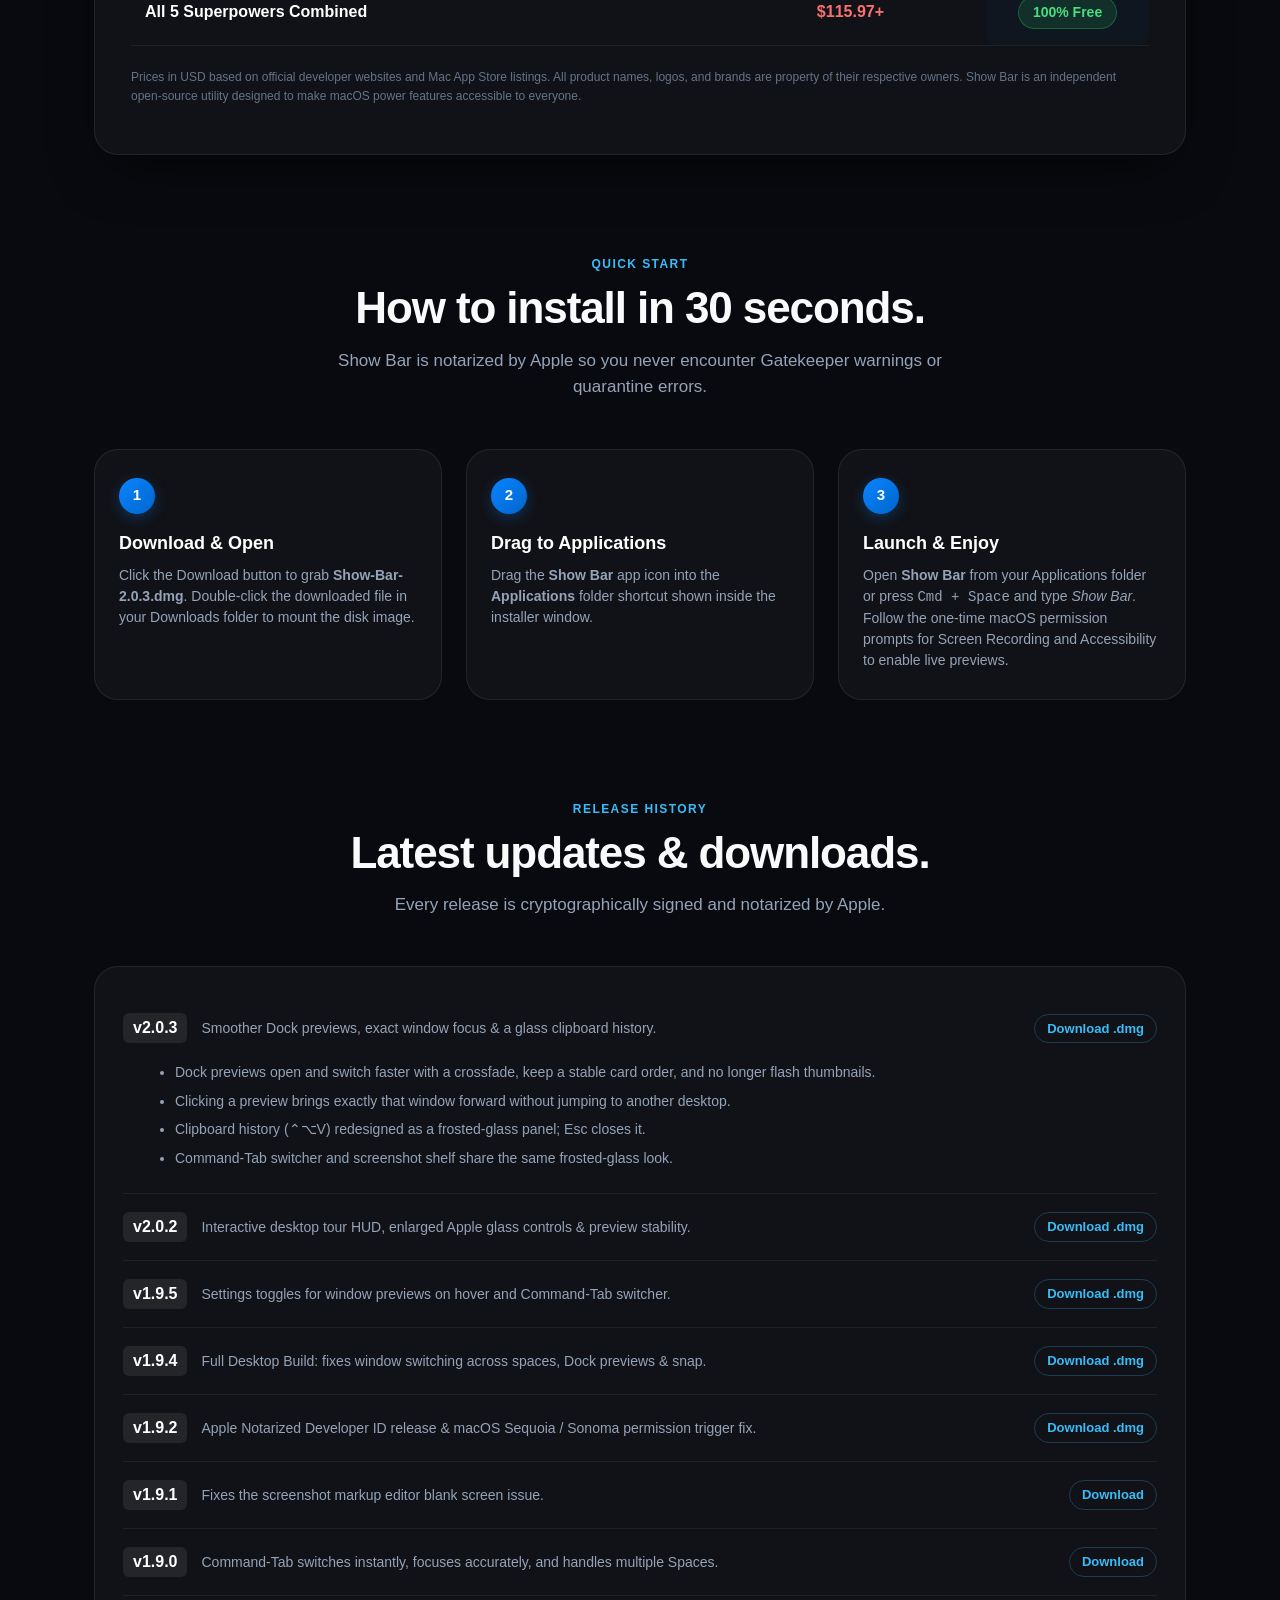
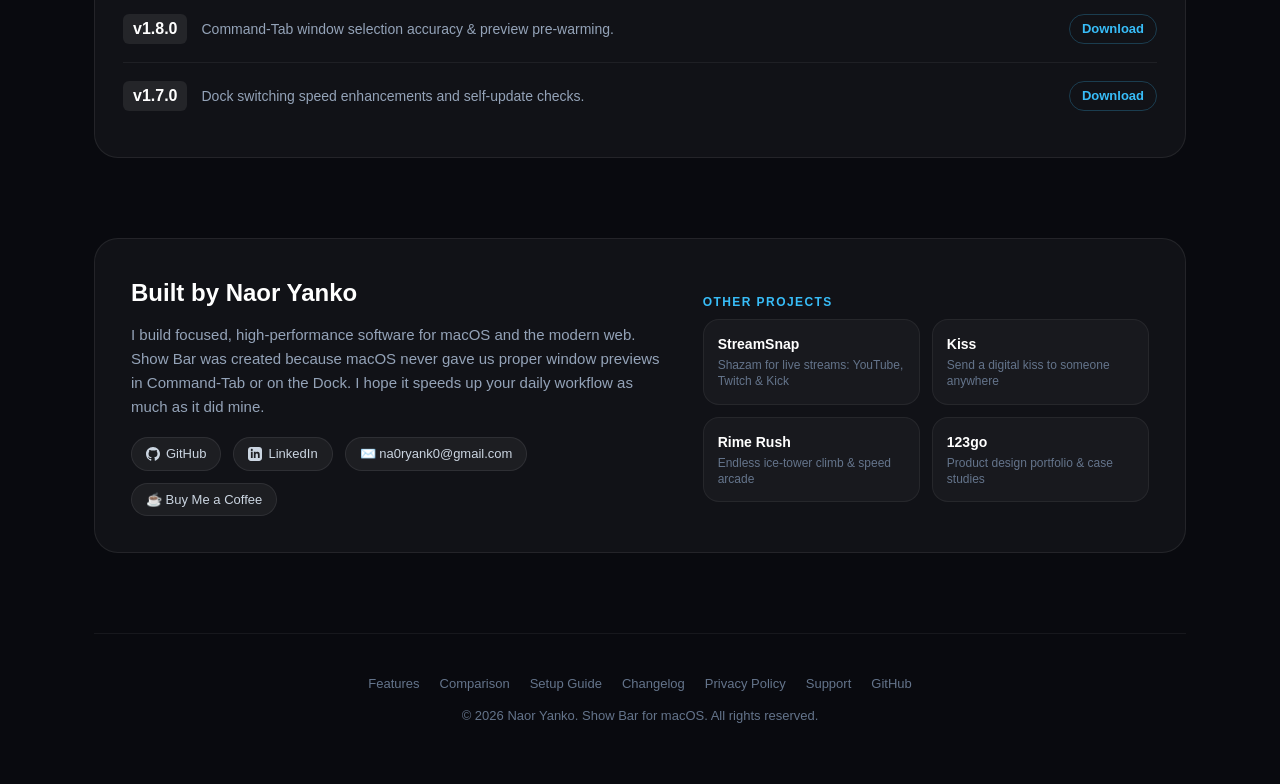
==== commit db255b94: "release(v2.0.3): smoother Dock previews, exact window focus, glass clipboard history - Dock previews" ====
--- a/site/index.html
+++ b/site/index.html
@@ -21,7 +21,7 @@
   <meta name="twitter:title" content="Show Bar – Free Windows-style Command-Tab, Dock previews &amp; window snapping for Mac">
   <meta name="twitter:description" content="Show Bar is a free macOS menu-bar app: Command-Tab with window previews, Dock hover previews, window snapping, clipboard history and a screenshot shelf.">
   <meta name="twitter:image" content="https://rept0rix.github.io/show-bar/og.png">
-  <script type="application/ld+json">{"@context":"https://schema.org","@type":"SoftwareApplication","name":"Show Bar","operatingSystem":"macOS","applicationCategory":"UtilitiesApplication","description":"Show Bar is a free macOS menu-bar app: Command-Tab with window previews, Dock hover previews, window snapping, clipboard history and a screenshot shelf.","url":"https://rept0rix.github.io/show-bar/","downloadUrl":"https://github.com/rept0rix/show-bar/releases/latest","installUrl":"https://apps.apple.com/app/id6818509447?ct=website&mt=12","softwareVersion":"2.0.2","image":"https://rept0rix.github.io/show-bar/og.png","offers":{"@type":"Offer","price":"0","priceCurrency":"USD"}}</script>
+  <script type="application/ld+json">{"@context":"https://schema.org","@type":"SoftwareApplication","name":"Show Bar","operatingSystem":"macOS","applicationCategory":"UtilitiesApplication","description":"Show Bar is a free macOS menu-bar app: Command-Tab with window previews, Dock hover previews, window snapping, clipboard history and a screenshot shelf.","url":"https://rept0rix.github.io/show-bar/","downloadUrl":"https://github.com/rept0rix/show-bar/releases/latest","installUrl":"https://apps.apple.com/app/id6818509447?ct=website&mt=12","softwareVersion":"2.0.3","image":"https://rept0rix.github.io/show-bar/og.png","offers":{"@type":"Offer","price":"0","priceCurrency":"USD"}}</script>
   <style>
     :root {
       --bg: #090a0f;
@@ -775,7 +775,7 @@
       <a class="brand" href="./">
         <img src="logo.png" alt="Show Bar Icon">
         <span>Show Bar</span>
-        <span class="ver-tag">v2.0.2</span>
+        <span class="ver-tag">v2.0.3</span>
       </a>
       <div class="nav-links">
         <a href="#features">Features</a>
@@ -786,7 +786,7 @@
         <a href="https://github.com/rept0rix/show-bar" target="_blank" rel="noopener">GitHub</a>
       </div>
       <div class="nav-actions">
-        <a class="btn-nav-download" href="https://github.com/rept0rix/show-bar/releases/download/v2.0.2/Show-Bar-2.0.2.dmg">
+        <a class="btn-nav-download" href="https://github.com/rept0rix/show-bar/releases/download/v2.0.3/Show-Bar-2.0.3.dmg">
           <svg width="14" height="14" viewBox="0 0 24 24" fill="none" stroke="currentColor" stroke-width="2.5" stroke-linecap="round" stroke-linejoin="round"><path d="M21 15v4a2 2 0 0 1-2 2H5a2 2 0 0 1-2-2v-4"></path><polyline points="7 10 12 15 17 10"></polyline><line x1="12" y1="15" x2="12" y2="3"></line></svg>
           Download Free
         </a>
@@ -810,9 +810,9 @@
       </p>
 
       <div class="hero-actions">
-        <a class="btn-primary" href="https://github.com/rept0rix/show-bar/releases/download/v2.0.2/Show-Bar-2.0.2.dmg">
+        <a class="btn-primary" href="https://github.com/rept0rix/show-bar/releases/download/v2.0.3/Show-Bar-2.0.3.dmg">
           <svg width="18" height="18" viewBox="0 0 24 24" fill="none" stroke="currentColor" stroke-width="2.2" stroke-linecap="round" stroke-linejoin="round"><path d="M21 15v4a2 2 0 0 1-2 2H5a2 2 0 0 1-2-2v-4"></path><polyline points="7 10 12 15 17 10"></polyline><line x1="12" y1="15" x2="12" y2="3"></line></svg>
-          Direct Download (Full Pro Edition · v2.0.2)
+          Direct Download (Full Pro Edition · v2.0.3)
         </a>
         <a class="btn-secondary" href="https://apps.apple.com/app/id6818509447?ct=website_hero&amp;mt=12" target="_blank" rel="noopener">
           <svg width="16" height="16" viewBox="0 0 24 24" fill="currentColor"><path d="M18.71 19.5c-.83 1.24-1.71 2.45-3.05 2.47-1.34.03-1.77-.79-3.29-.79-1.53 0-2 .77-3.27.82-1.31.05-2.3-1.32-3.14-2.53C4.25 17 2.94 12.45 4.7 9.39c.87-1.52 2.43-2.48 4.12-2.51 1.28-.02 2.5.87 3.29.87.78 0 2.26-1.07 3.81-.91.65.03 2.47.26 3.64 1.98-.09.06-2.17 1.28-2.15 3.81.03 3.02 2.65 4.03 2.68 4.04-.03.07-.42 1.44-1.38 2.83M15.97 6.37c.66-.81 1.11-1.94.99-3.07-1 .04-2.16.67-2.84 1.48-.59.71-1.12 1.86-.98 2.97 1.11.08 2.19-.57 2.83-1.38z"/></svg>
@@ -839,6 +839,12 @@
         <span style="color: #38bdf8;">🍺 Homebrew:</span>
         <code id="brewCmd" style="color: #f8fafc;">brew install --cask rept0rix/tap/show-bar</code>
         <button onclick="navigator.clipboard.writeText('brew install --cask rept0rix/tap/show-bar'); this.textContent='Copied!'; setTimeout(()=>this.textContent='Copy', 1500);" style="background: rgba(56,189,248,0.15); border: 1px solid rgba(56,189,248,0.3); color: #38bdf8; border-radius: 6px; padding: 3px 8px; font-size: 11px; cursor: pointer; font-weight: 600;">Copy</button>
+      </div>
+
+      <div style="margin-top: 16px; display: flex; justify-content: center;">
+        <a href="https://viberank.dev/apps/Show%20Bar" target="_blank" rel="noopener noreferrer">
+          <img src="https://viberank.dev/badge?app=Show%20Bar&amp;theme=dark" alt="Show Bar on VibeRank" height="48" style="height: 48px; border-radius: 8px; transition: transform 0.2s ease;" onmouseover="this.style.transform='scale(1.03)'" onmouseout="this.style.transform='scale(1)'" />
+        </a>
       </div>
 
       <!-- Hero Visual Mockup -->
@@ -1135,7 +1141,7 @@
         <div class="step-card">
           <div class="step-num">1</div>
           <h3>Download & Open</h3>
-          <p>Click the Download button to grab <strong>Show-Bar-2.0.2.dmg</strong>. Double-click the downloaded file in your Downloads folder to mount the disk image.</p>
+          <p>Click the Download button to grab <strong>Show-Bar-2.0.3.dmg</strong>. Double-click the downloaded file in your Downloads folder to mount the disk image.</p>
         </div>
         <div class="step-card">
           <div class="step-num">2</div>
@@ -1159,14 +1165,31 @@
       </div>
 
       <div class="changelog-card">
+        <!-- 2.0.3 -->
+        <details class="release-item" open>
+          <summary>
+            <div class="release-left">
+              <span class="release-ver">v2.0.3</span>
+              <span class="release-sum">Smoother Dock previews, exact window focus & a glass clipboard history.</span>
+            </div>
+            <a class="release-get" onclick="event.stopPropagation()" href="https://github.com/rept0rix/show-bar/releases/download/v2.0.3/Show-Bar-2.0.3.dmg">Download .dmg</a>
+          </summary>
+          <ul class="release-notes">
+            <li>Dock previews open and switch faster with a crossfade, keep a stable card order, and no longer flash thumbnails.</li>
+            <li>Clicking a preview brings exactly that window forward without jumping to another desktop.</li>
+            <li>Clipboard history (&#8963;&#8997;V) redesigned as a frosted-glass panel; Esc closes it.</li>
+            <li>Command-Tab switcher and screenshot shelf share the same frosted-glass look.</li>
+          </ul>
+        </details>
+
         <!-- 2.0.2 -->
-        <details class="release-item" open>
+        <details class="release-item">
           <summary>
             <div class="release-left">
               <span class="release-ver">v2.0.2</span>
               <span class="release-sum">Interactive desktop tour HUD, enlarged Apple glass controls & preview stability.</span>
             </div>
-            <a class="release-get" onclick="event.stopPropagation()" href="https://github.com/rept0rix/show-bar/releases/download/v2.0.2/Show-Bar-2.0.2.dmg">Download .dmg</a>
+            <a class="release-get" onclick="event.stopPropagation()" href="https://github.com/rept0rix/show-bar/releases/download/v2.0.3/Show-Bar-2.0.3.dmg">Download .dmg</a>
           </summary>
           <ul class="release-notes">
             <li>Interactive Desktop Tour &amp; Permission Setup with high-contrast Apple frosted glass HUD and 100% reliable click response.</li>
@@ -1183,7 +1206,7 @@
               <span class="release-ver">v1.9.5</span>
               <span class="release-sum">Settings toggles for window previews on hover and Command-Tab switcher.</span>
             </div>
-            <a class="release-get" onclick="event.stopPropagation()" href="https://github.com/rept0rix/show-bar/releases/download/v2.0.2/Show-Bar-2.0.2.dmg">Download .dmg</a>
+            <a class="release-get" onclick="event.stopPropagation()" href="https://github.com/rept0rix/show-bar/releases/download/v2.0.3/Show-Bar-2.0.3.dmg">Download .dmg</a>
           </summary>
           <ul class="release-notes">
             <li>Added settings toggles to turn off window previews on hover (dock/side screens) and Command-Tab switcher independently.</li>
@@ -1199,7 +1222,7 @@
               <span class="release-ver">v1.9.4</span>
               <span class="release-sum">Full Desktop Build: fixes window switching across spaces, Dock previews & snap.</span>
             </div>
-            <a class="release-get" onclick="event.stopPropagation()" href="https://github.com/rept0rix/show-bar/releases/download/v2.0.2/Show-Bar-2.0.2.dmg">Download .dmg</a>
+            <a class="release-get" onclick="event.stopPropagation()" href="https://github.com/rept0rix/show-bar/releases/download/v2.0.3/Show-Bar-2.0.3.dmg">Download .dmg</a>
           </summary>
           <ul class="release-notes">
             <li>Fixed window switching and space transitions by packaging the direct website build outside the App Store sandbox.</li>
@@ -1216,7 +1239,7 @@
               <span class="release-ver">v1.9.2</span>
               <span class="release-sum">Apple Notarized Developer ID release & macOS Sequoia / Sonoma permission trigger fix.</span>
             </div>
-            <a class="release-get" onclick="event.stopPropagation()" href="https://github.com/rept0rix/show-bar/releases/download/v2.0.2/Show-Bar-2.0.2.dmg">Download .dmg</a>
+            <a class="release-get" onclick="event.stopPropagation()" href="https://github.com/rept0rix/show-bar/releases/download/v2.0.3/Show-Bar-2.0.3.dmg">Download .dmg</a>
           </summary>
           <ul class="release-notes">
             <li>Signed with official Apple Developer ID Application certificate and notarized by Apple Notary Service.</li>
@@ -1233,7 +1256,7 @@
               <span class="release-ver">v1.9.1</span>
               <span class="release-sum">Fixes the screenshot markup editor blank screen issue.</span>
             </div>
-            <a class="release-get" onclick="event.stopPropagation()" href="https://github.com/rept0rix/show-bar/releases/download/v2.0.2/Show-Bar-2.0.2.dmg">Download</a>
+            <a class="release-get" onclick="event.stopPropagation()" href="https://github.com/rept0rix/show-bar/releases/download/v2.0.3/Show-Bar-2.0.3.dmg">Download</a>
           </summary>
           <ul class="release-notes">
             <li>Opening a screenshot from the floating shelf opens the full markup editor properly, fixing the white blank screen issue.</li>
@@ -1247,7 +1270,7 @@
               <span class="release-ver">v1.9.0</span>
               <span class="release-sum">Command-Tab switches instantly, focuses accurately, and handles multiple Spaces.</span>
             </div>
-            <a class="release-get" onclick="event.stopPropagation()" href="https://github.com/rept0rix/show-bar/releases/download/v2.0.2/Show-Bar-2.0.2.dmg">Download</a>
+            <a class="release-get" onclick="event.stopPropagation()" href="https://github.com/rept0rix/show-bar/releases/download/v2.0.3/Show-Bar-2.0.3.dmg">Download</a>
           </summary>
           <ul class="release-notes">
             <li>Quick Command-Tab switches to the previous window immediately without sticking on screen.</li>
@@ -1264,7 +1287,7 @@
               <span class="release-ver">v1.8.0</span>
               <span class="release-sum">Command-Tab window selection accuracy & preview pre-warming.</span>
             </div>
-            <a class="release-get" onclick="event.stopPropagation()" href="https://github.com/rept0rix/show-bar/releases/download/v2.0.2/Show-Bar-2.0.2.dmg">Download</a>
+            <a class="release-get" onclick="event.stopPropagation()" href="https://github.com/rept0rix/show-bar/releases/download/v2.0.3/Show-Bar-2.0.3.dmg">Download</a>
           </summary>
           <ul class="release-notes">
             <li>Pre-warms previews on launch so window thumbnails render instantly.</li>
@@ -1279,7 +1302,7 @@
               <span class="release-ver">v1.7.0</span>
               <span class="release-sum">Dock switching speed enhancements and self-update checks.</span>
             </div>
-            <a class="release-get" onclick="event.stopPropagation()" href="https://github.com/rept0rix/show-bar/releases/download/v2.0.2/Show-Bar-2.0.2.dmg">Download</a>
+            <a class="release-get" onclick="event.stopPropagation()" href="https://github.com/rept0rix/show-bar/releases/download/v2.0.3/Show-Bar-2.0.3.dmg">Download</a>
           </summary>
           <ul class="release-notes">
             <li>Moving along the Dock switches to the next app immediately.</li>
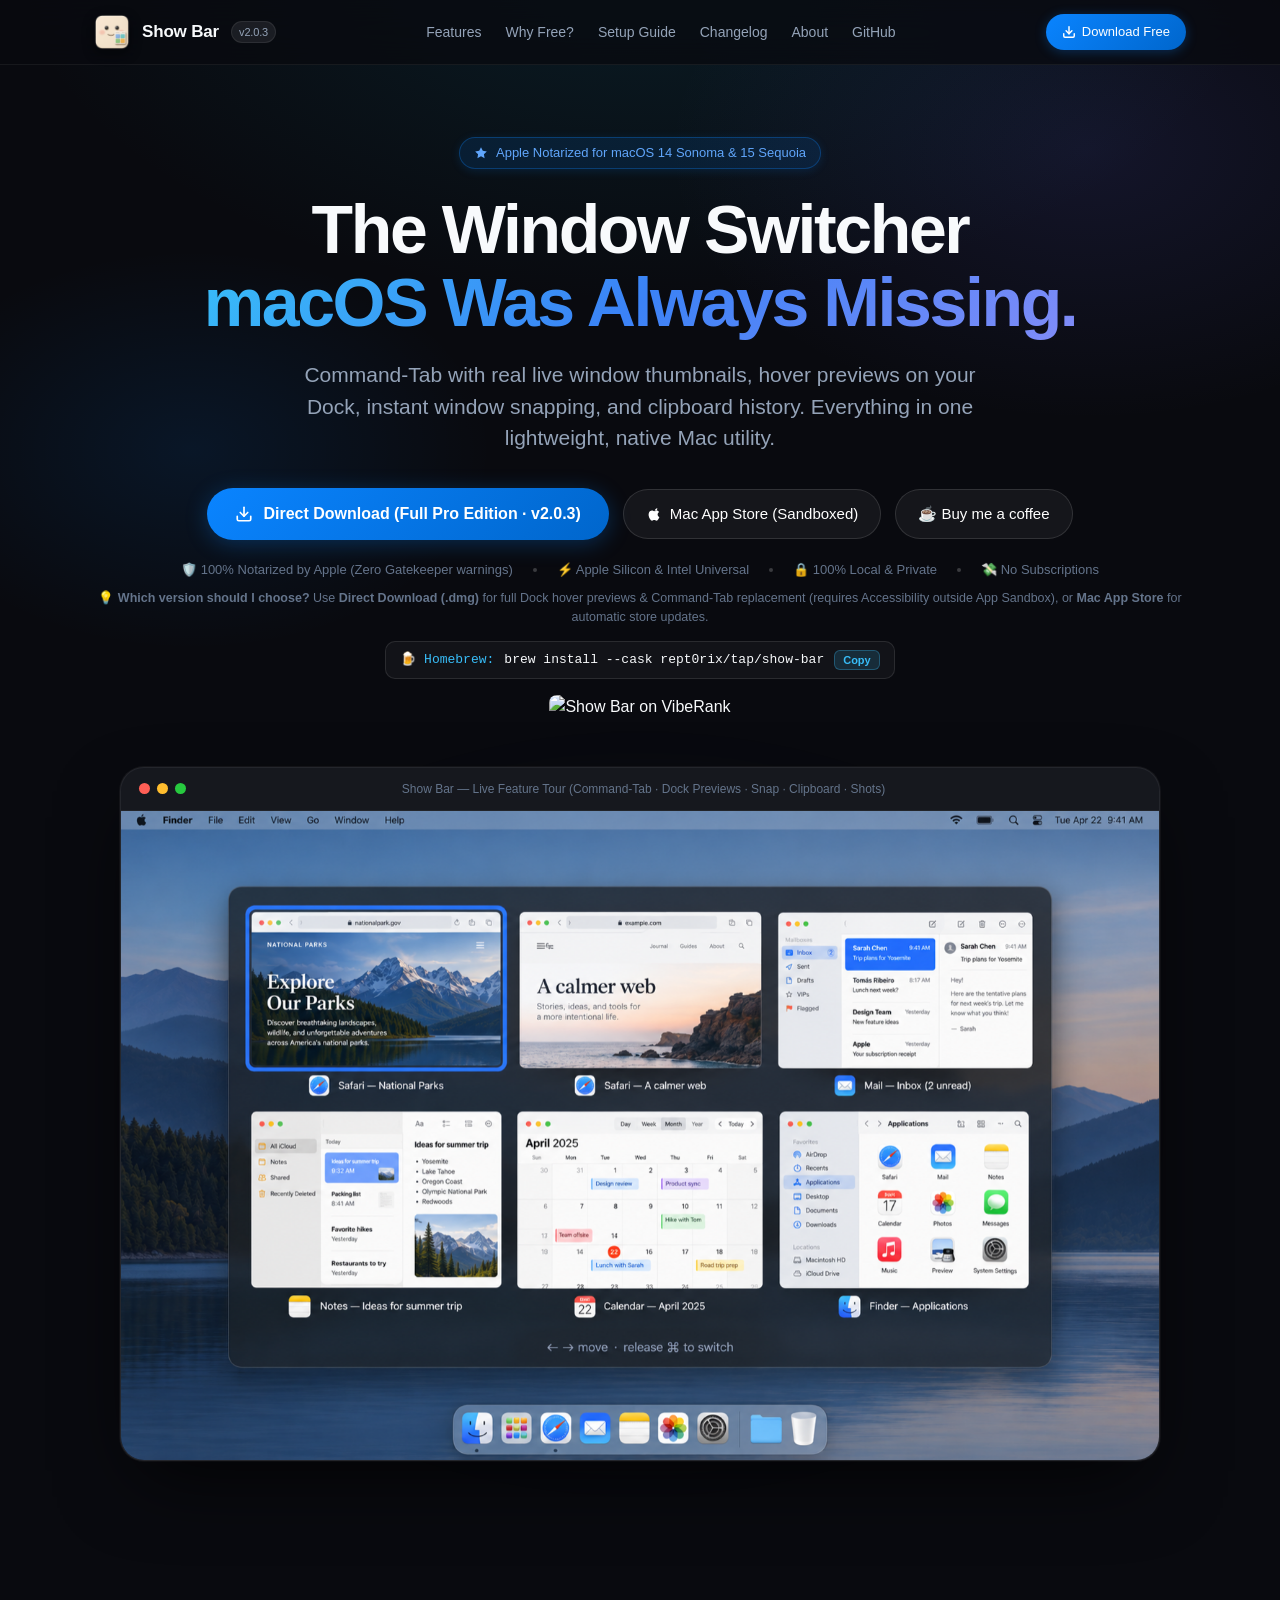
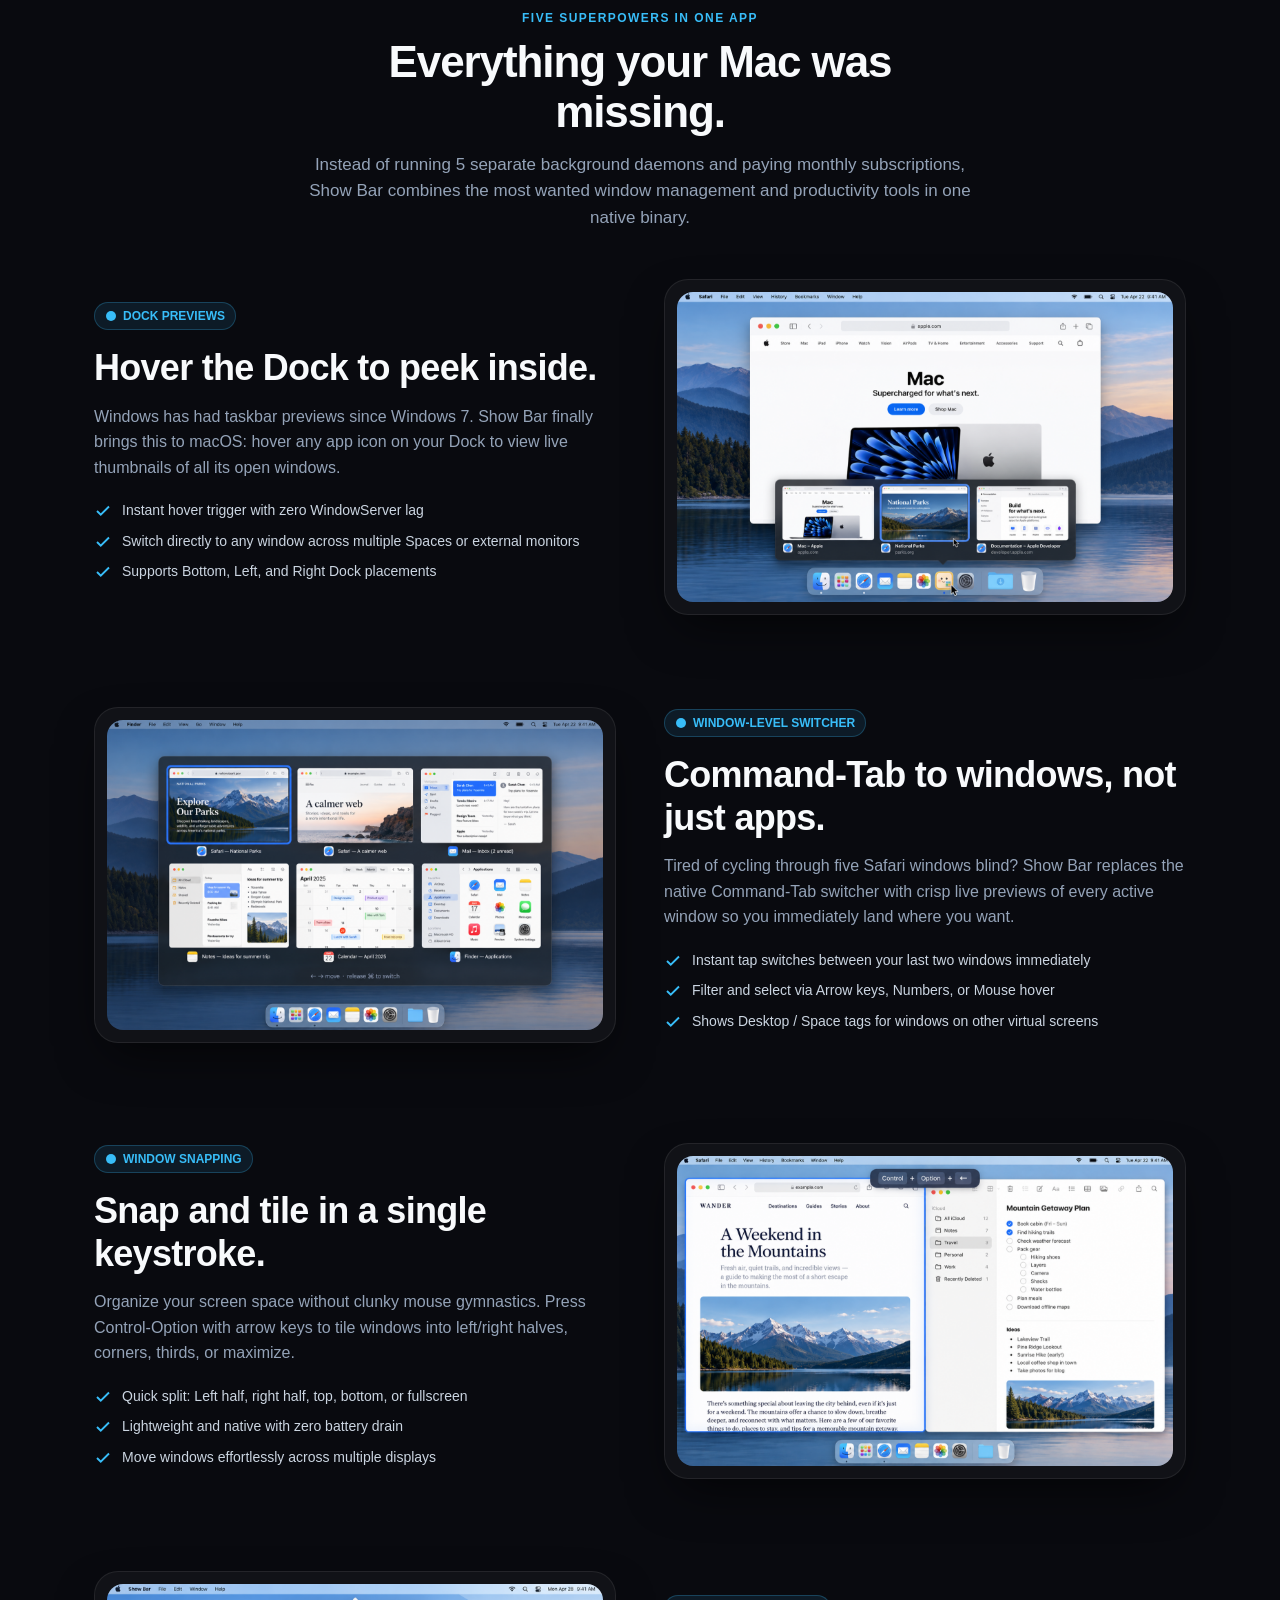
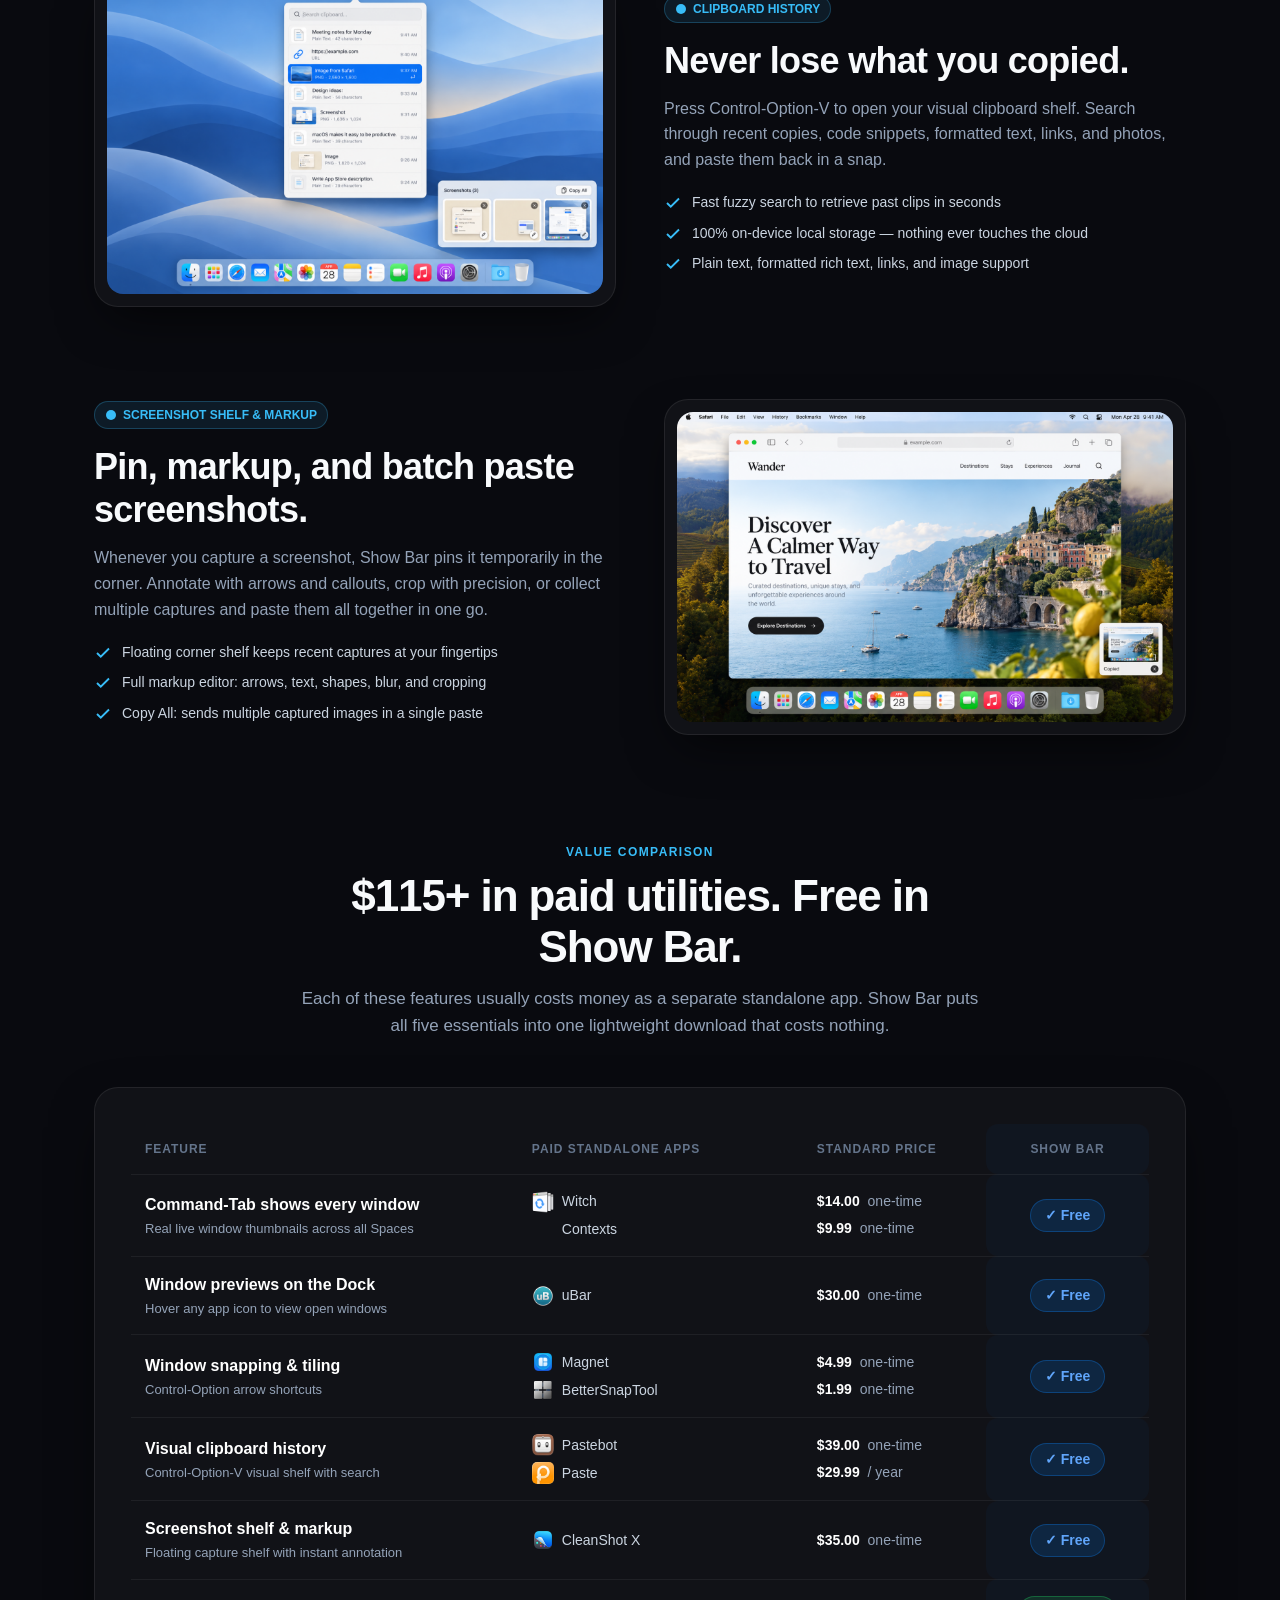
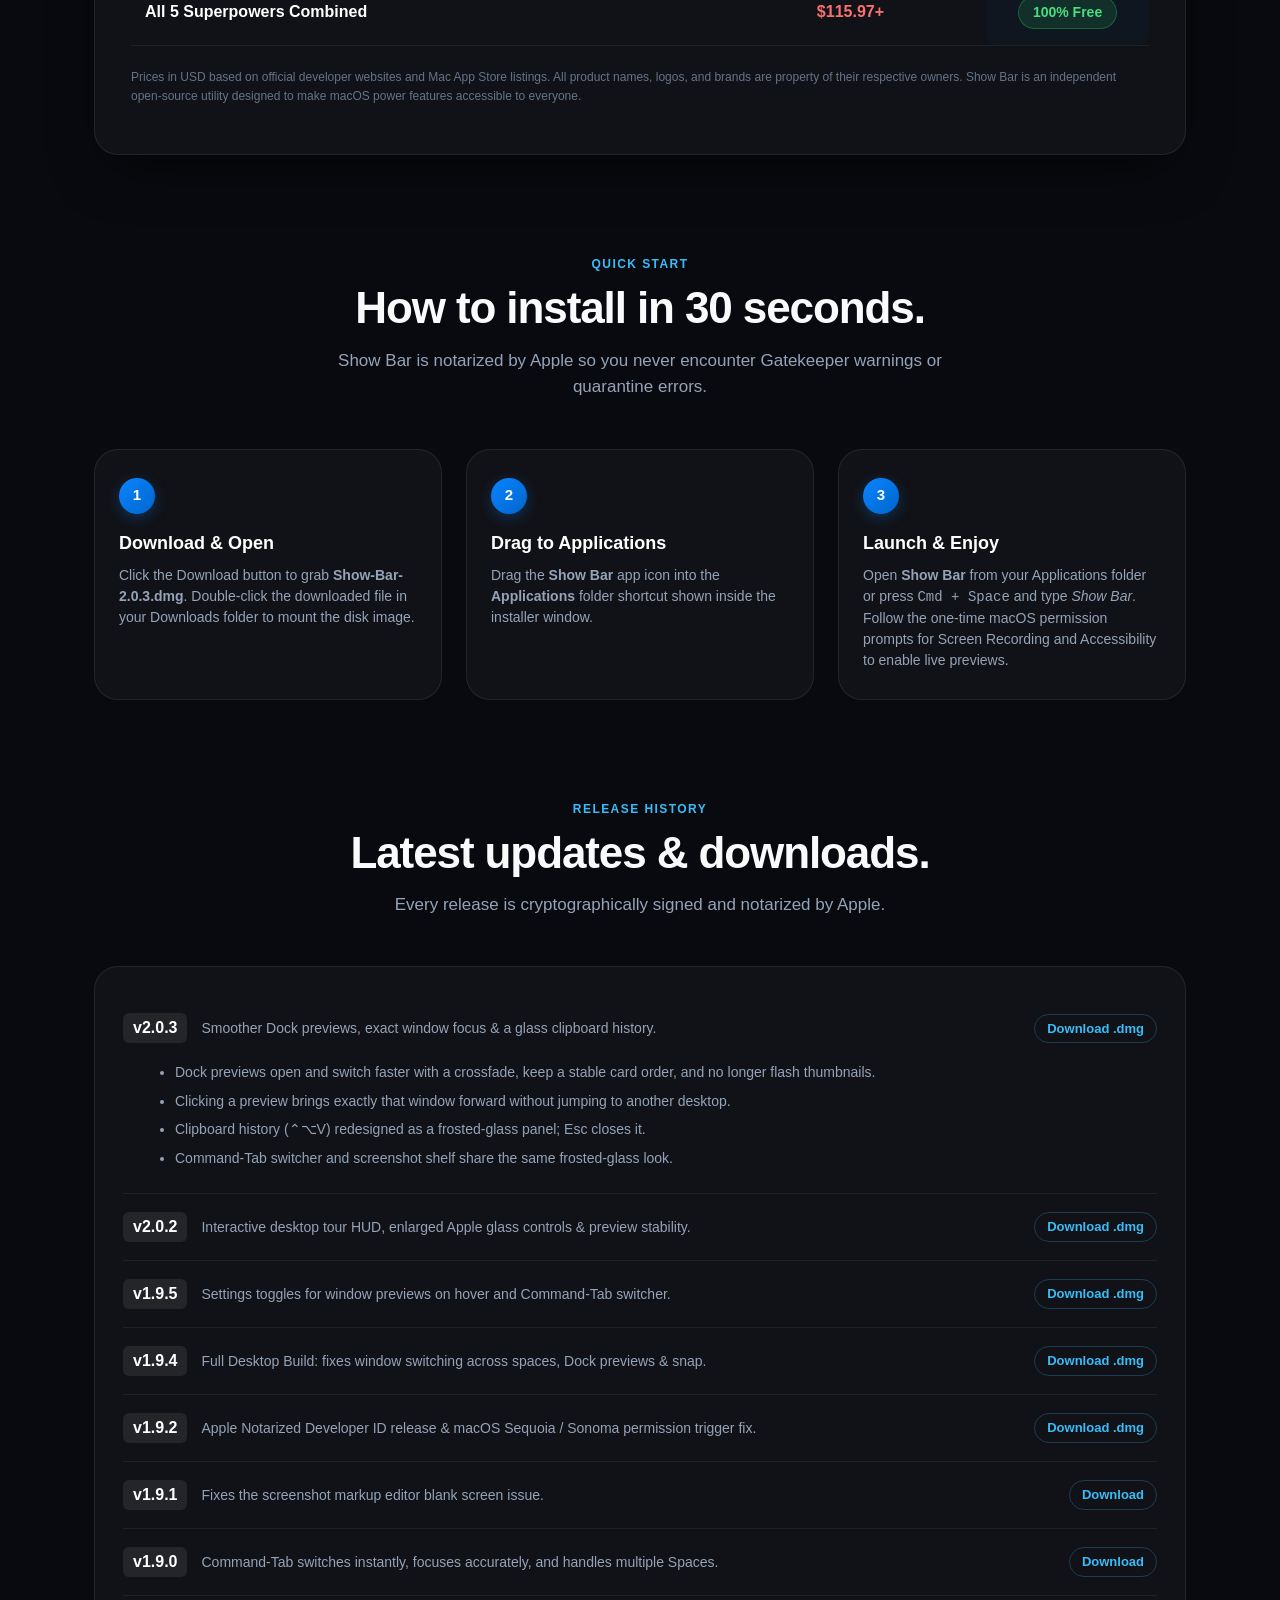
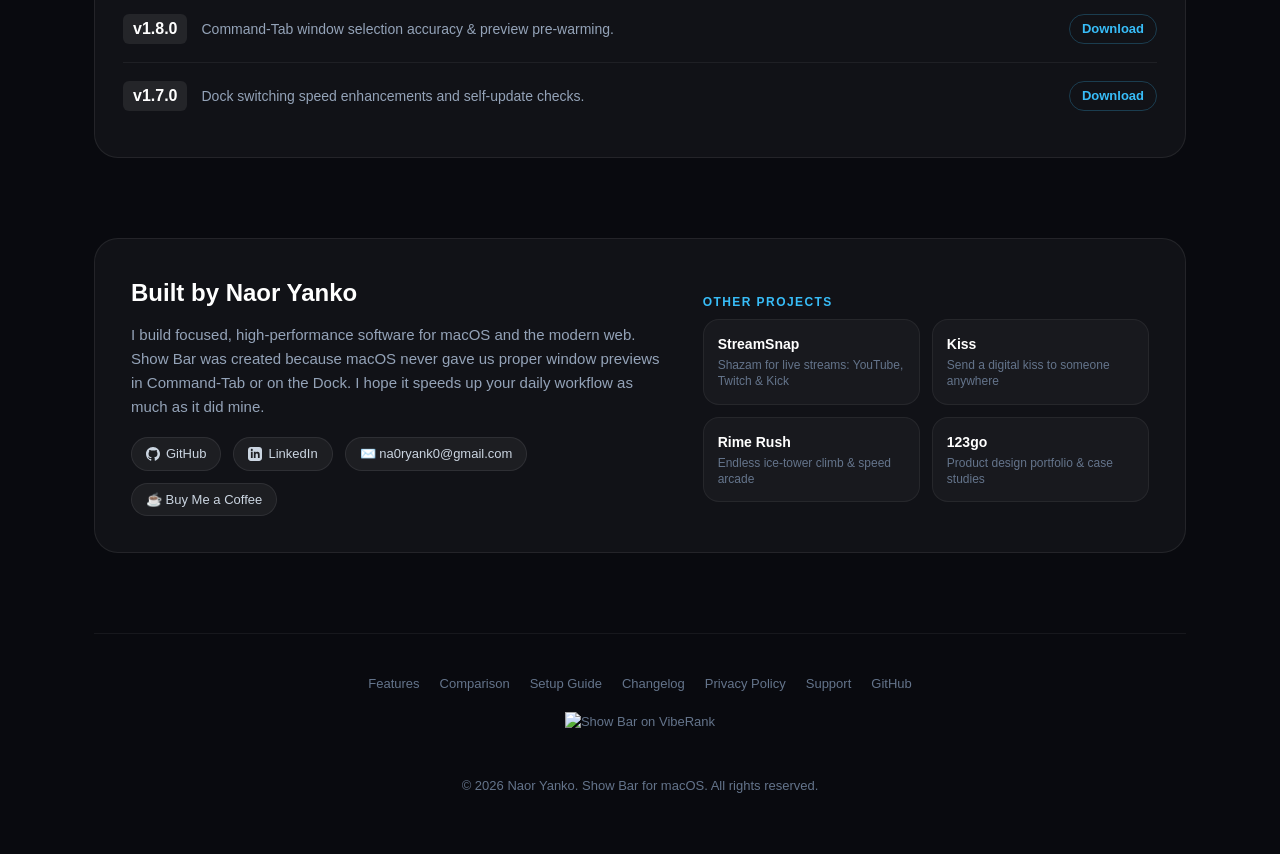
==== commit a3fec876: "site: add VibeRank badge to footer" ====
--- a/site/index.html
+++ b/site/index.html
@@ -735,6 +735,22 @@
     .footer-links a:hover {
       color: #fff;
     }
+    .footer-badge {
+      display: flex;
+      justify-content: center;
+      flex-wrap: wrap;
+      margin: 18px 0 16px;
+    }
+    .footer-badge a {
+      display: inline-flex;
+      max-width: 100%;
+    }
+    .footer-badge img {
+      display: block;
+      height: 48px;
+      width: auto;
+      max-width: 100%;
+    }
 
     /* Responsive */
     @media (max-width: 900px) {
@@ -1373,6 +1389,9 @@
         <a href="support.html">Support</a>
         <a href="https://github.com/rept0rix/show-bar" target="_blank" rel="noopener">GitHub</a>
       </div>
+      <div class="footer-badge">
+        <a href="https://viberank.dev/apps/Show%20Bar" target="_blank" rel="noopener noreferrer"><img src="https://viberank.dev/badge?app=Show%20Bar&amp;theme=dark" alt="Show Bar on VibeRank" height="48" /></a>
+      </div>
       <div>
         © 2026 Naor Yanko. Show Bar for macOS. All rights reserved.
       </div>
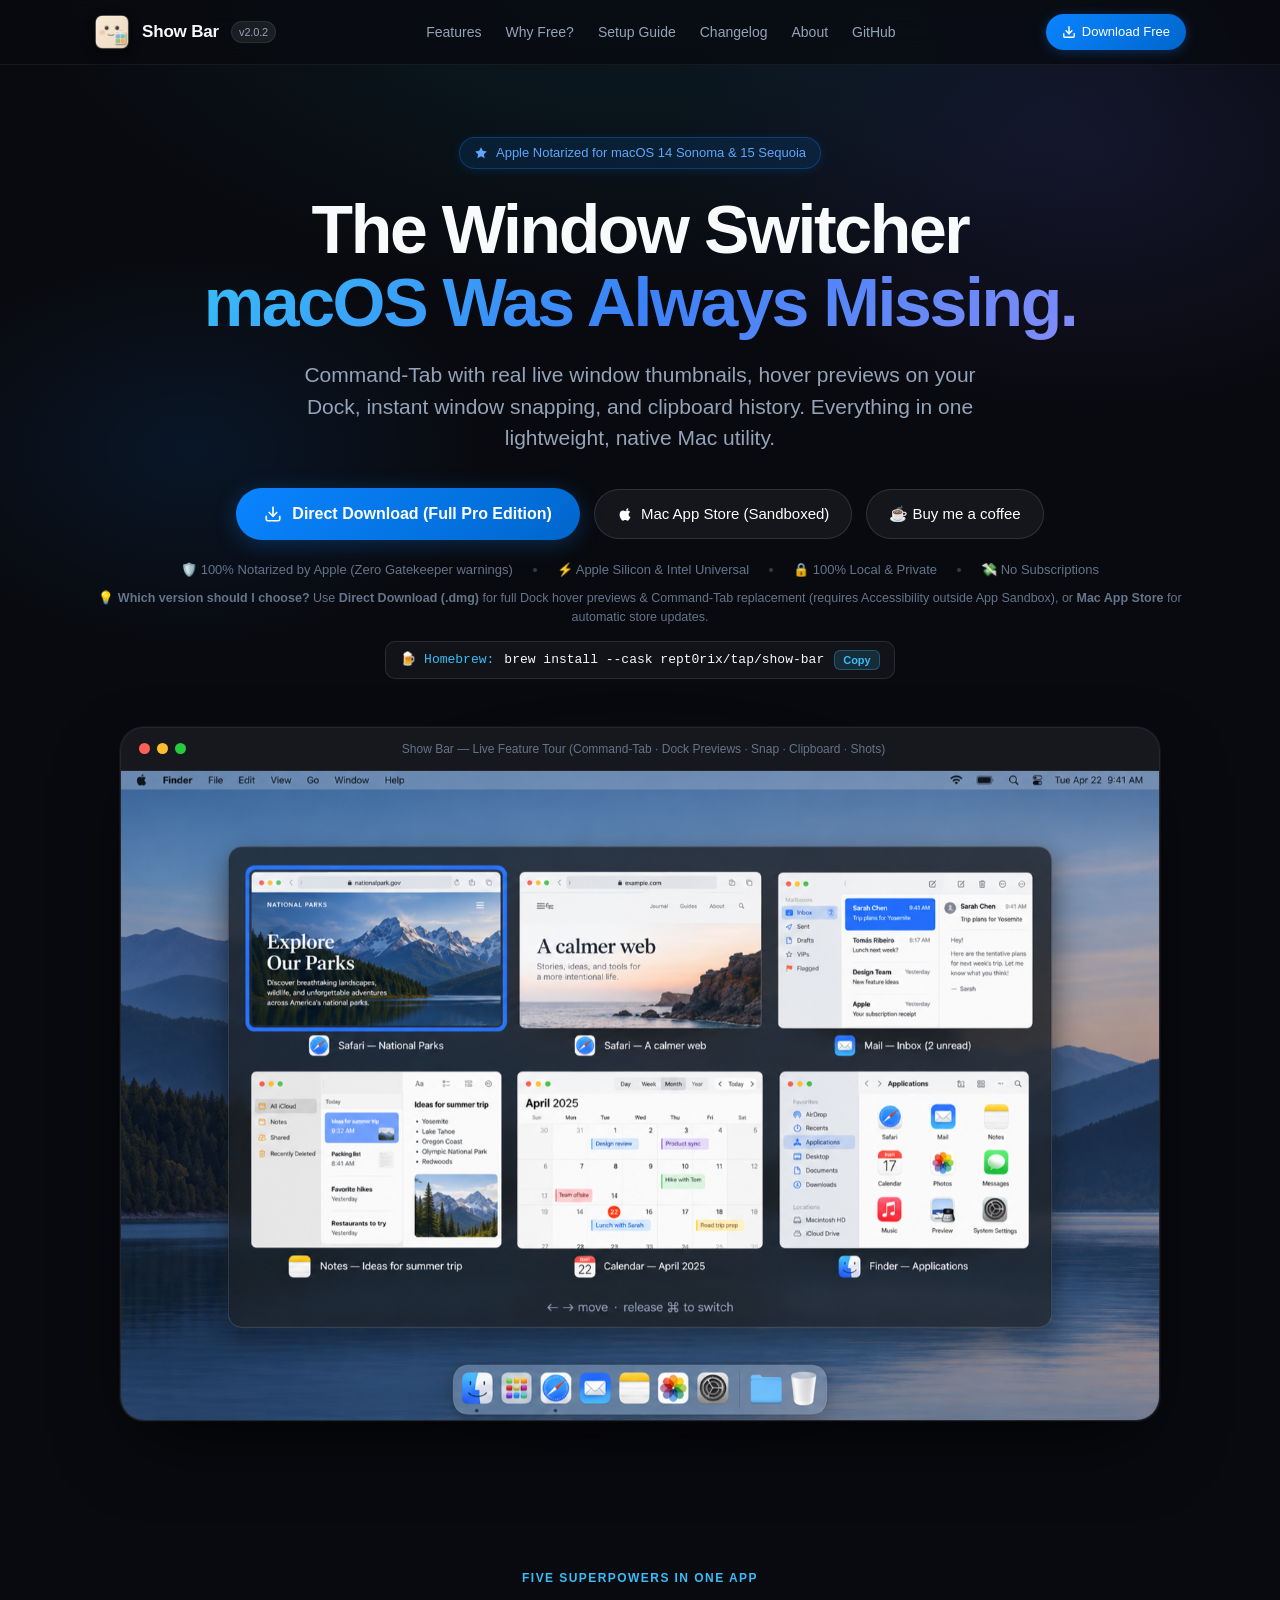
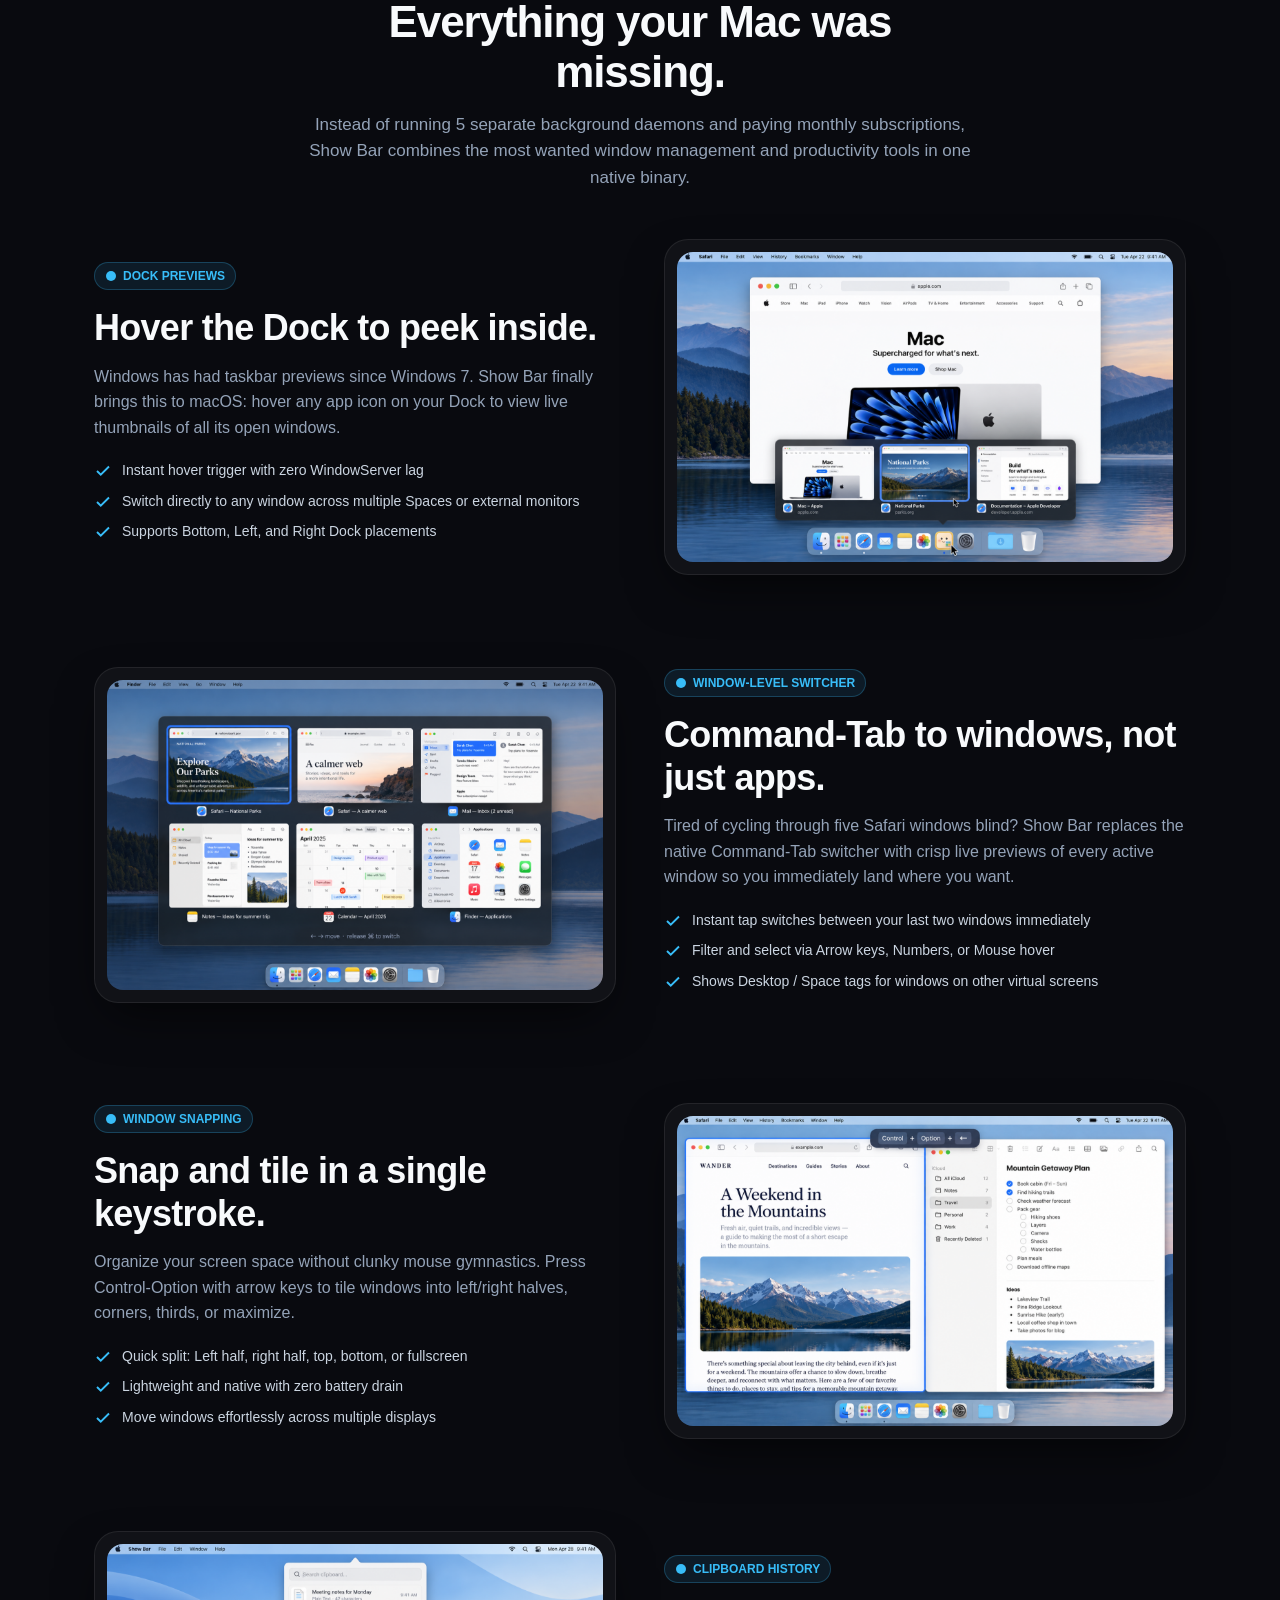
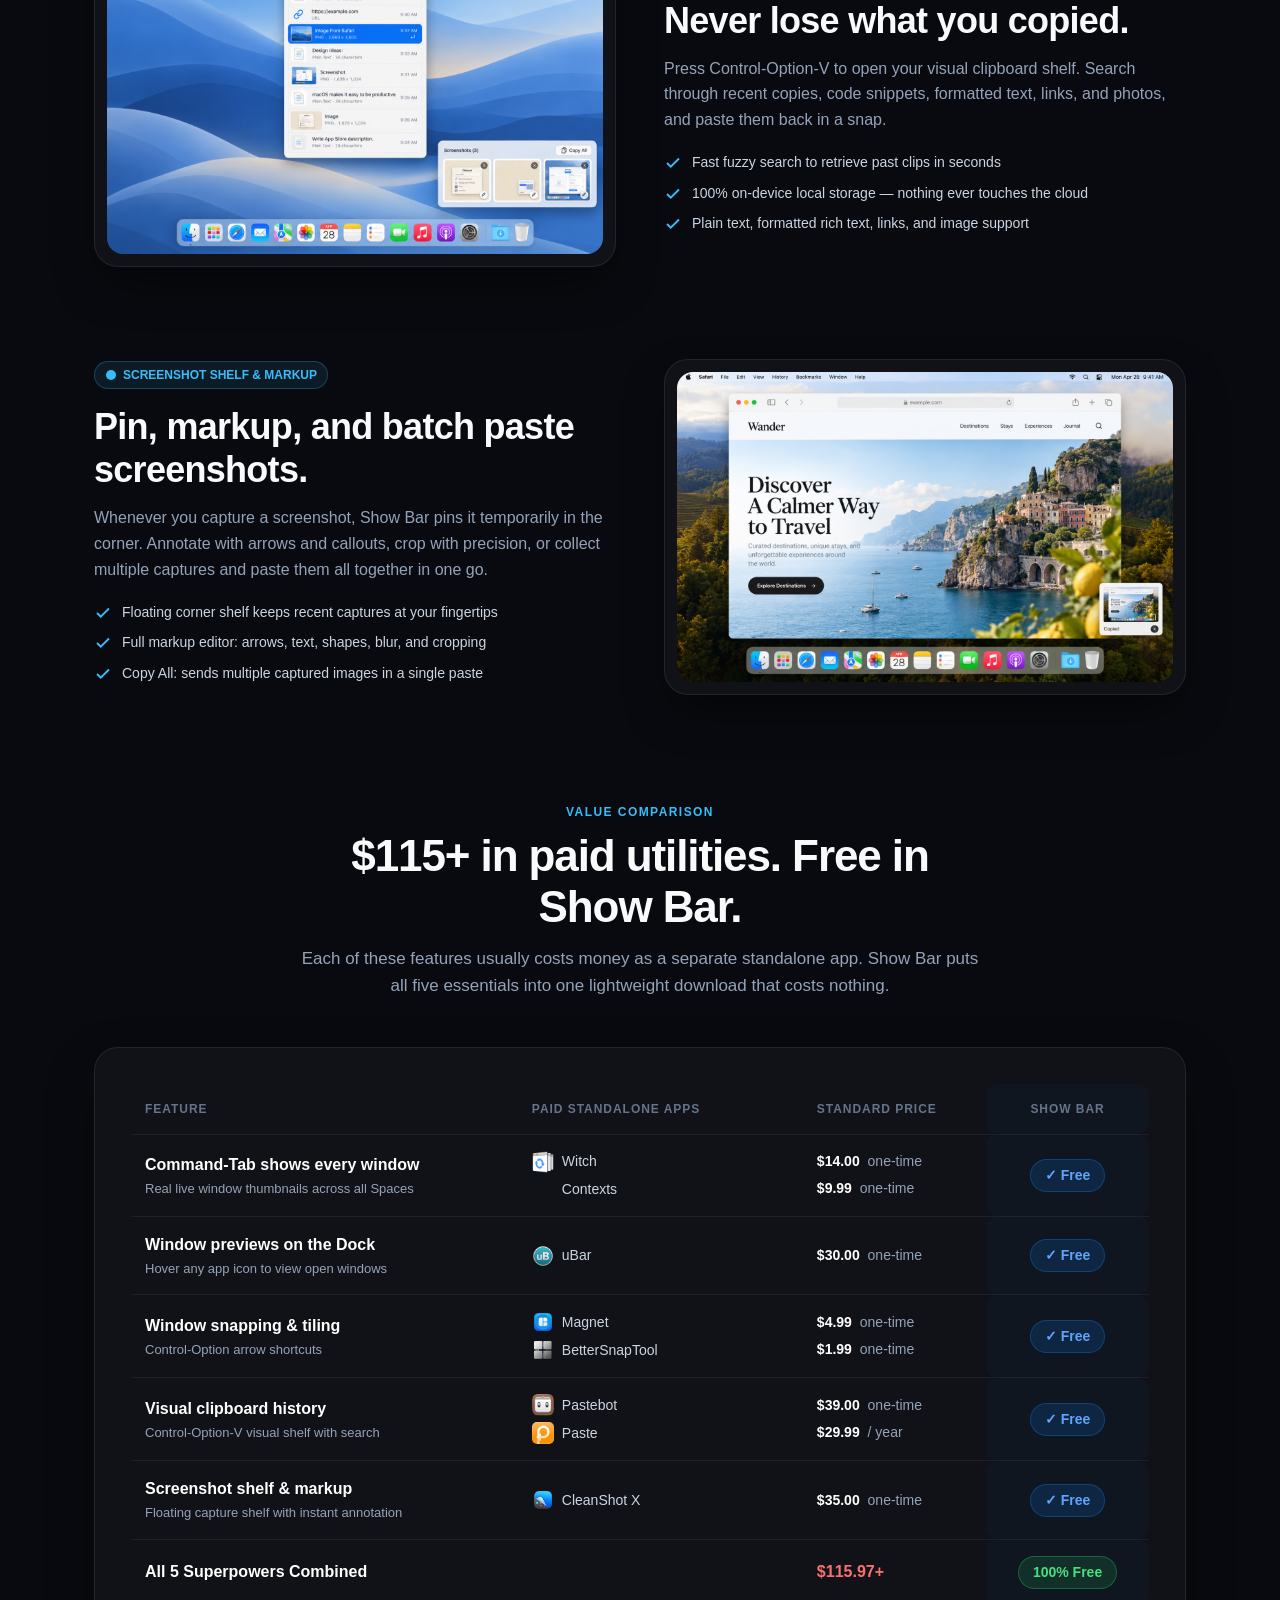
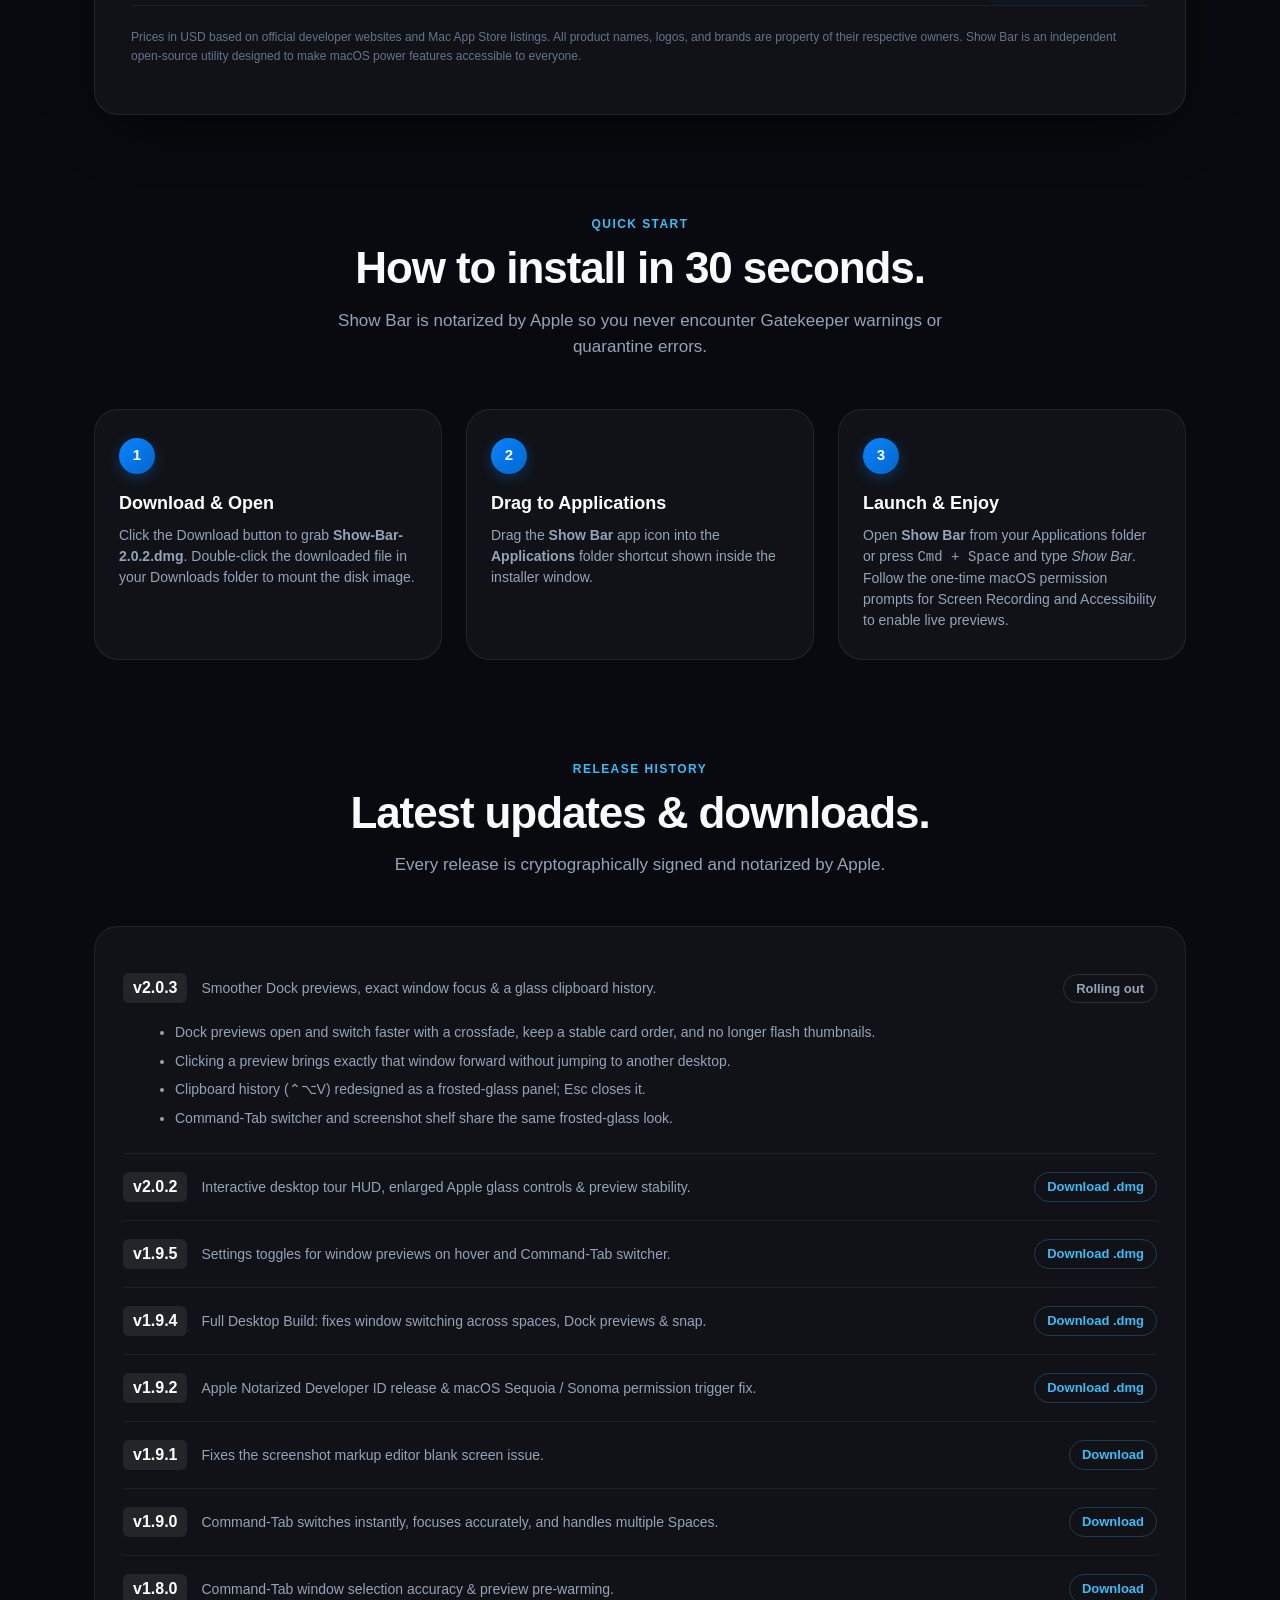
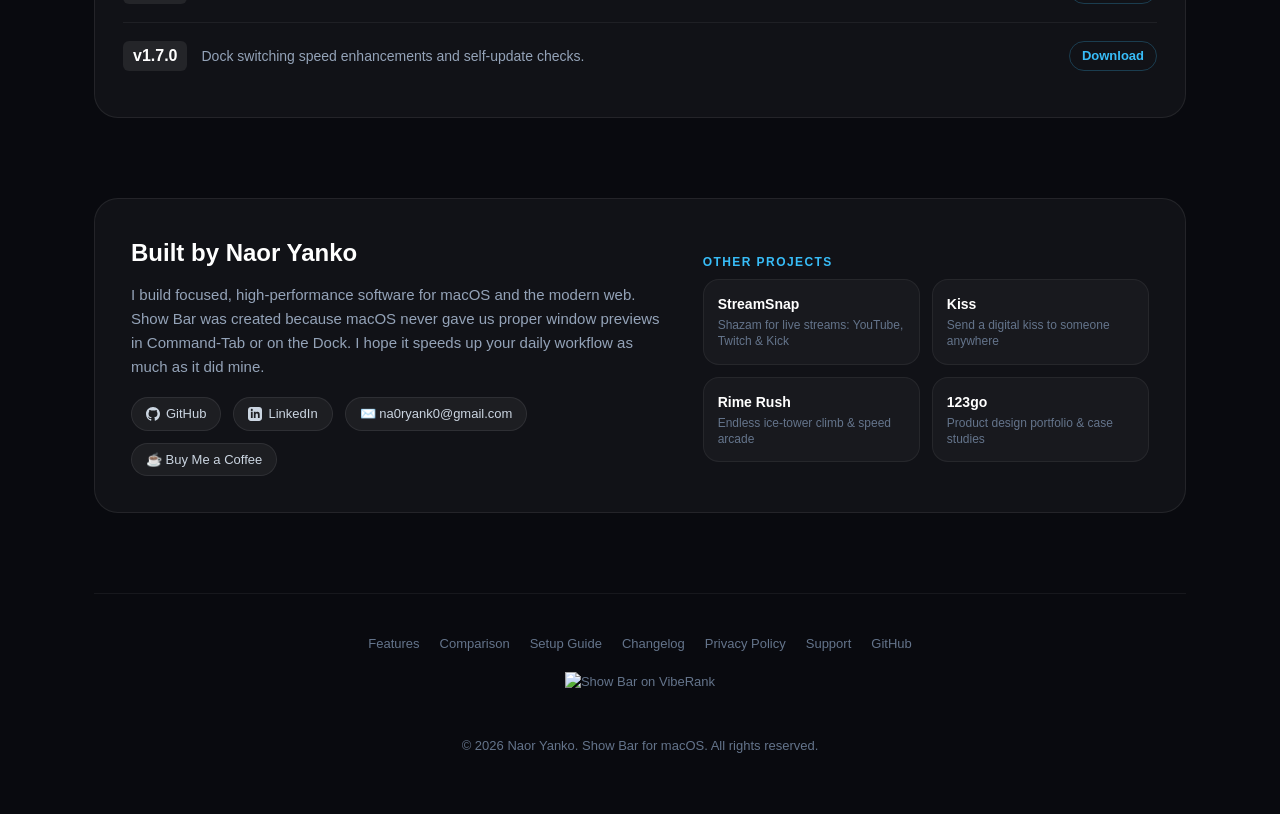
==== commit 71c2c53a: "site: publish 2.0.3 notes; keep downloads on the live 2.0.2 DMG Point every download button and JSON" ====
--- a/site/index.html
+++ b/site/index.html
@@ -21,7 +21,7 @@
   <meta name="twitter:title" content="Show Bar – Free Windows-style Command-Tab, Dock previews &amp; window snapping for Mac">
   <meta name="twitter:description" content="Show Bar is a free macOS menu-bar app: Command-Tab with window previews, Dock hover previews, window snapping, clipboard history and a screenshot shelf.">
   <meta name="twitter:image" content="https://rept0rix.github.io/show-bar/og.png">
-  <script type="application/ld+json">{"@context":"https://schema.org","@type":"SoftwareApplication","name":"Show Bar","operatingSystem":"macOS","applicationCategory":"UtilitiesApplication","description":"Show Bar is a free macOS menu-bar app: Command-Tab with window previews, Dock hover previews, window snapping, clipboard history and a screenshot shelf.","url":"https://rept0rix.github.io/show-bar/","downloadUrl":"https://github.com/rept0rix/show-bar/releases/latest","installUrl":"https://apps.apple.com/app/id6818509447?ct=website&mt=12","softwareVersion":"2.0.3","image":"https://rept0rix.github.io/show-bar/og.png","offers":{"@type":"Offer","price":"0","priceCurrency":"USD"}}</script>
+  <script type="application/ld+json">{"@context":"https://schema.org","@type":"SoftwareApplication","name":"Show Bar","operatingSystem":"macOS","applicationCategory":"UtilitiesApplication","description":"Show Bar is a free macOS menu-bar app: Command-Tab with window previews, Dock hover previews, window snapping, clipboard history and a screenshot shelf.","url":"https://rept0rix.github.io/show-bar/","downloadUrl":"https://github.com/rept0rix/show-bar/releases/download/v2.0.2/Show-Bar-2.0.2.dmg","installUrl":"https://apps.apple.com/app/id6818509447?ct=website&mt=12","softwareVersion":"2.0.2","image":"https://rept0rix.github.io/show-bar/og.png","offers":{"@type":"Offer","price":"0","priceCurrency":"USD"}}</script>
   <style>
     :root {
       --bg: #090a0f;
@@ -629,6 +629,15 @@
     .release-get:hover {
       background: rgba(56, 189, 248, 0.15);
       border-color: #38bdf8;
+    }
+    .release-soon {
+      font-size: 13px;
+      font-weight: 600;
+      color: var(--text-muted);
+      border: 1px solid rgba(255, 255, 255, 0.12);
+      padding: 4px 12px;
+      border-radius: 999px;
+      white-space: nowrap;
     }
     .release-notes {
       padding: 0 0 18px 52px;
@@ -791,7 +800,7 @@
       <a class="brand" href="./">
         <img src="logo.png" alt="Show Bar Icon">
         <span>Show Bar</span>
-        <span class="ver-tag">v2.0.3</span>
+        <span class="ver-tag">v2.0.2</span>
       </a>
       <div class="nav-links">
         <a href="#features">Features</a>
@@ -802,7 +811,7 @@
         <a href="https://github.com/rept0rix/show-bar" target="_blank" rel="noopener">GitHub</a>
       </div>
       <div class="nav-actions">
-        <a class="btn-nav-download" href="https://github.com/rept0rix/show-bar/releases/download/v2.0.3/Show-Bar-2.0.3.dmg">
+        <a class="btn-nav-download" href="https://github.com/rept0rix/show-bar/releases/download/v2.0.2/Show-Bar-2.0.2.dmg">
           <svg width="14" height="14" viewBox="0 0 24 24" fill="none" stroke="currentColor" stroke-width="2.5" stroke-linecap="round" stroke-linejoin="round"><path d="M21 15v4a2 2 0 0 1-2 2H5a2 2 0 0 1-2-2v-4"></path><polyline points="7 10 12 15 17 10"></polyline><line x1="12" y1="15" x2="12" y2="3"></line></svg>
           Download Free
         </a>
@@ -826,9 +835,9 @@
       </p>
 
       <div class="hero-actions">
-        <a class="btn-primary" href="https://github.com/rept0rix/show-bar/releases/download/v2.0.3/Show-Bar-2.0.3.dmg">
+        <a class="btn-primary" href="https://github.com/rept0rix/show-bar/releases/download/v2.0.2/Show-Bar-2.0.2.dmg">
           <svg width="18" height="18" viewBox="0 0 24 24" fill="none" stroke="currentColor" stroke-width="2.2" stroke-linecap="round" stroke-linejoin="round"><path d="M21 15v4a2 2 0 0 1-2 2H5a2 2 0 0 1-2-2v-4"></path><polyline points="7 10 12 15 17 10"></polyline><line x1="12" y1="15" x2="12" y2="3"></line></svg>
-          Direct Download (Full Pro Edition · v2.0.3)
+          Direct Download (Full Pro Edition)
         </a>
         <a class="btn-secondary" href="https://apps.apple.com/app/id6818509447?ct=website_hero&amp;mt=12" target="_blank" rel="noopener">
           <svg width="16" height="16" viewBox="0 0 24 24" fill="currentColor"><path d="M18.71 19.5c-.83 1.24-1.71 2.45-3.05 2.47-1.34.03-1.77-.79-3.29-.79-1.53 0-2 .77-3.27.82-1.31.05-2.3-1.32-3.14-2.53C4.25 17 2.94 12.45 4.7 9.39c.87-1.52 2.43-2.48 4.12-2.51 1.28-.02 2.5.87 3.29.87.78 0 2.26-1.07 3.81-.91.65.03 2.47.26 3.64 1.98-.09.06-2.17 1.28-2.15 3.81.03 3.02 2.65 4.03 2.68 4.04-.03.07-.42 1.44-1.38 2.83M15.97 6.37c.66-.81 1.11-1.94.99-3.07-1 .04-2.16.67-2.84 1.48-.59.71-1.12 1.86-.98 2.97 1.11.08 2.19-.57 2.83-1.38z"/></svg>
@@ -857,11 +866,6 @@
         <button onclick="navigator.clipboard.writeText('brew install --cask rept0rix/tap/show-bar'); this.textContent='Copied!'; setTimeout(()=>this.textContent='Copy', 1500);" style="background: rgba(56,189,248,0.15); border: 1px solid rgba(56,189,248,0.3); color: #38bdf8; border-radius: 6px; padding: 3px 8px; font-size: 11px; cursor: pointer; font-weight: 600;">Copy</button>
       </div>
 
-      <div style="margin-top: 16px; display: flex; justify-content: center;">
-        <a href="https://viberank.dev/apps/Show%20Bar" target="_blank" rel="noopener noreferrer">
-          <img src="https://viberank.dev/badge?app=Show%20Bar&amp;theme=dark" alt="Show Bar on VibeRank" height="48" style="height: 48px; border-radius: 8px; transition: transform 0.2s ease;" onmouseover="this.style.transform='scale(1.03)'" onmouseout="this.style.transform='scale(1)'" />
-        </a>
-      </div>
 
       <!-- Hero Visual Mockup -->
       <div class="hero-showcase">
@@ -1157,7 +1161,7 @@
         <div class="step-card">
           <div class="step-num">1</div>
           <h3>Download & Open</h3>
-          <p>Click the Download button to grab <strong>Show-Bar-2.0.3.dmg</strong>. Double-click the downloaded file in your Downloads folder to mount the disk image.</p>
+          <p>Click the Download button to grab <strong>Show-Bar-2.0.2.dmg</strong>. Double-click the downloaded file in your Downloads folder to mount the disk image.</p>
         </div>
         <div class="step-card">
           <div class="step-num">2</div>
@@ -1188,7 +1192,7 @@
               <span class="release-ver">v2.0.3</span>
               <span class="release-sum">Smoother Dock previews, exact window focus & a glass clipboard history.</span>
             </div>
-            <a class="release-get" onclick="event.stopPropagation()" href="https://github.com/rept0rix/show-bar/releases/download/v2.0.3/Show-Bar-2.0.3.dmg">Download .dmg</a>
+            <span class="release-soon">Rolling out</span>
           </summary>
           <ul class="release-notes">
             <li>Dock previews open and switch faster with a crossfade, keep a stable card order, and no longer flash thumbnails.</li>
@@ -1205,7 +1209,7 @@
               <span class="release-ver">v2.0.2</span>
               <span class="release-sum">Interactive desktop tour HUD, enlarged Apple glass controls & preview stability.</span>
             </div>
-            <a class="release-get" onclick="event.stopPropagation()" href="https://github.com/rept0rix/show-bar/releases/download/v2.0.3/Show-Bar-2.0.3.dmg">Download .dmg</a>
+            <a class="release-get" onclick="event.stopPropagation()" href="https://github.com/rept0rix/show-bar/releases/download/v2.0.2/Show-Bar-2.0.2.dmg">Download .dmg</a>
           </summary>
           <ul class="release-notes">
             <li>Interactive Desktop Tour &amp; Permission Setup with high-contrast Apple frosted glass HUD and 100% reliable click response.</li>
@@ -1222,7 +1226,7 @@
               <span class="release-ver">v1.9.5</span>
               <span class="release-sum">Settings toggles for window previews on hover and Command-Tab switcher.</span>
             </div>
-            <a class="release-get" onclick="event.stopPropagation()" href="https://github.com/rept0rix/show-bar/releases/download/v2.0.3/Show-Bar-2.0.3.dmg">Download .dmg</a>
+            <a class="release-get" onclick="event.stopPropagation()" href="https://github.com/rept0rix/show-bar/releases/download/v2.0.2/Show-Bar-2.0.2.dmg">Download .dmg</a>
           </summary>
           <ul class="release-notes">
             <li>Added settings toggles to turn off window previews on hover (dock/side screens) and Command-Tab switcher independently.</li>
@@ -1238,7 +1242,7 @@
               <span class="release-ver">v1.9.4</span>
               <span class="release-sum">Full Desktop Build: fixes window switching across spaces, Dock previews & snap.</span>
             </div>
-            <a class="release-get" onclick="event.stopPropagation()" href="https://github.com/rept0rix/show-bar/releases/download/v2.0.3/Show-Bar-2.0.3.dmg">Download .dmg</a>
+            <a class="release-get" onclick="event.stopPropagation()" href="https://github.com/rept0rix/show-bar/releases/download/v2.0.2/Show-Bar-2.0.2.dmg">Download .dmg</a>
           </summary>
           <ul class="release-notes">
             <li>Fixed window switching and space transitions by packaging the direct website build outside the App Store sandbox.</li>
@@ -1255,7 +1259,7 @@
               <span class="release-ver">v1.9.2</span>
               <span class="release-sum">Apple Notarized Developer ID release & macOS Sequoia / Sonoma permission trigger fix.</span>
             </div>
-            <a class="release-get" onclick="event.stopPropagation()" href="https://github.com/rept0rix/show-bar/releases/download/v2.0.3/Show-Bar-2.0.3.dmg">Download .dmg</a>
+            <a class="release-get" onclick="event.stopPropagation()" href="https://github.com/rept0rix/show-bar/releases/download/v2.0.2/Show-Bar-2.0.2.dmg">Download .dmg</a>
           </summary>
           <ul class="release-notes">
             <li>Signed with official Apple Developer ID Application certificate and notarized by Apple Notary Service.</li>
@@ -1272,7 +1276,7 @@
               <span class="release-ver">v1.9.1</span>
               <span class="release-sum">Fixes the screenshot markup editor blank screen issue.</span>
             </div>
-            <a class="release-get" onclick="event.stopPropagation()" href="https://github.com/rept0rix/show-bar/releases/download/v2.0.3/Show-Bar-2.0.3.dmg">Download</a>
+            <a class="release-get" onclick="event.stopPropagation()" href="https://github.com/rept0rix/show-bar/releases/download/v2.0.2/Show-Bar-2.0.2.dmg">Download</a>
           </summary>
           <ul class="release-notes">
             <li>Opening a screenshot from the floating shelf opens the full markup editor properly, fixing the white blank screen issue.</li>
@@ -1286,7 +1290,7 @@
               <span class="release-ver">v1.9.0</span>
               <span class="release-sum">Command-Tab switches instantly, focuses accurately, and handles multiple Spaces.</span>
             </div>
-            <a class="release-get" onclick="event.stopPropagation()" href="https://github.com/rept0rix/show-bar/releases/download/v2.0.3/Show-Bar-2.0.3.dmg">Download</a>
+            <a class="release-get" onclick="event.stopPropagation()" href="https://github.com/rept0rix/show-bar/releases/download/v2.0.2/Show-Bar-2.0.2.dmg">Download</a>
           </summary>
           <ul class="release-notes">
             <li>Quick Command-Tab switches to the previous window immediately without sticking on screen.</li>
@@ -1303,7 +1307,7 @@
               <span class="release-ver">v1.8.0</span>
               <span class="release-sum">Command-Tab window selection accuracy & preview pre-warming.</span>
             </div>
-            <a class="release-get" onclick="event.stopPropagation()" href="https://github.com/rept0rix/show-bar/releases/download/v2.0.3/Show-Bar-2.0.3.dmg">Download</a>
+            <a class="release-get" onclick="event.stopPropagation()" href="https://github.com/rept0rix/show-bar/releases/download/v2.0.2/Show-Bar-2.0.2.dmg">Download</a>
           </summary>
           <ul class="release-notes">
             <li>Pre-warms previews on launch so window thumbnails render instantly.</li>
@@ -1318,7 +1322,7 @@
               <span class="release-ver">v1.7.0</span>
               <span class="release-sum">Dock switching speed enhancements and self-update checks.</span>
             </div>
-            <a class="release-get" onclick="event.stopPropagation()" href="https://github.com/rept0rix/show-bar/releases/download/v2.0.3/Show-Bar-2.0.3.dmg">Download</a>
+            <a class="release-get" onclick="event.stopPropagation()" href="https://github.com/rept0rix/show-bar/releases/download/v2.0.2/Show-Bar-2.0.2.dmg">Download</a>
           </summary>
           <ul class="release-notes">
             <li>Moving along the Dock switches to the next app immediately.</li>
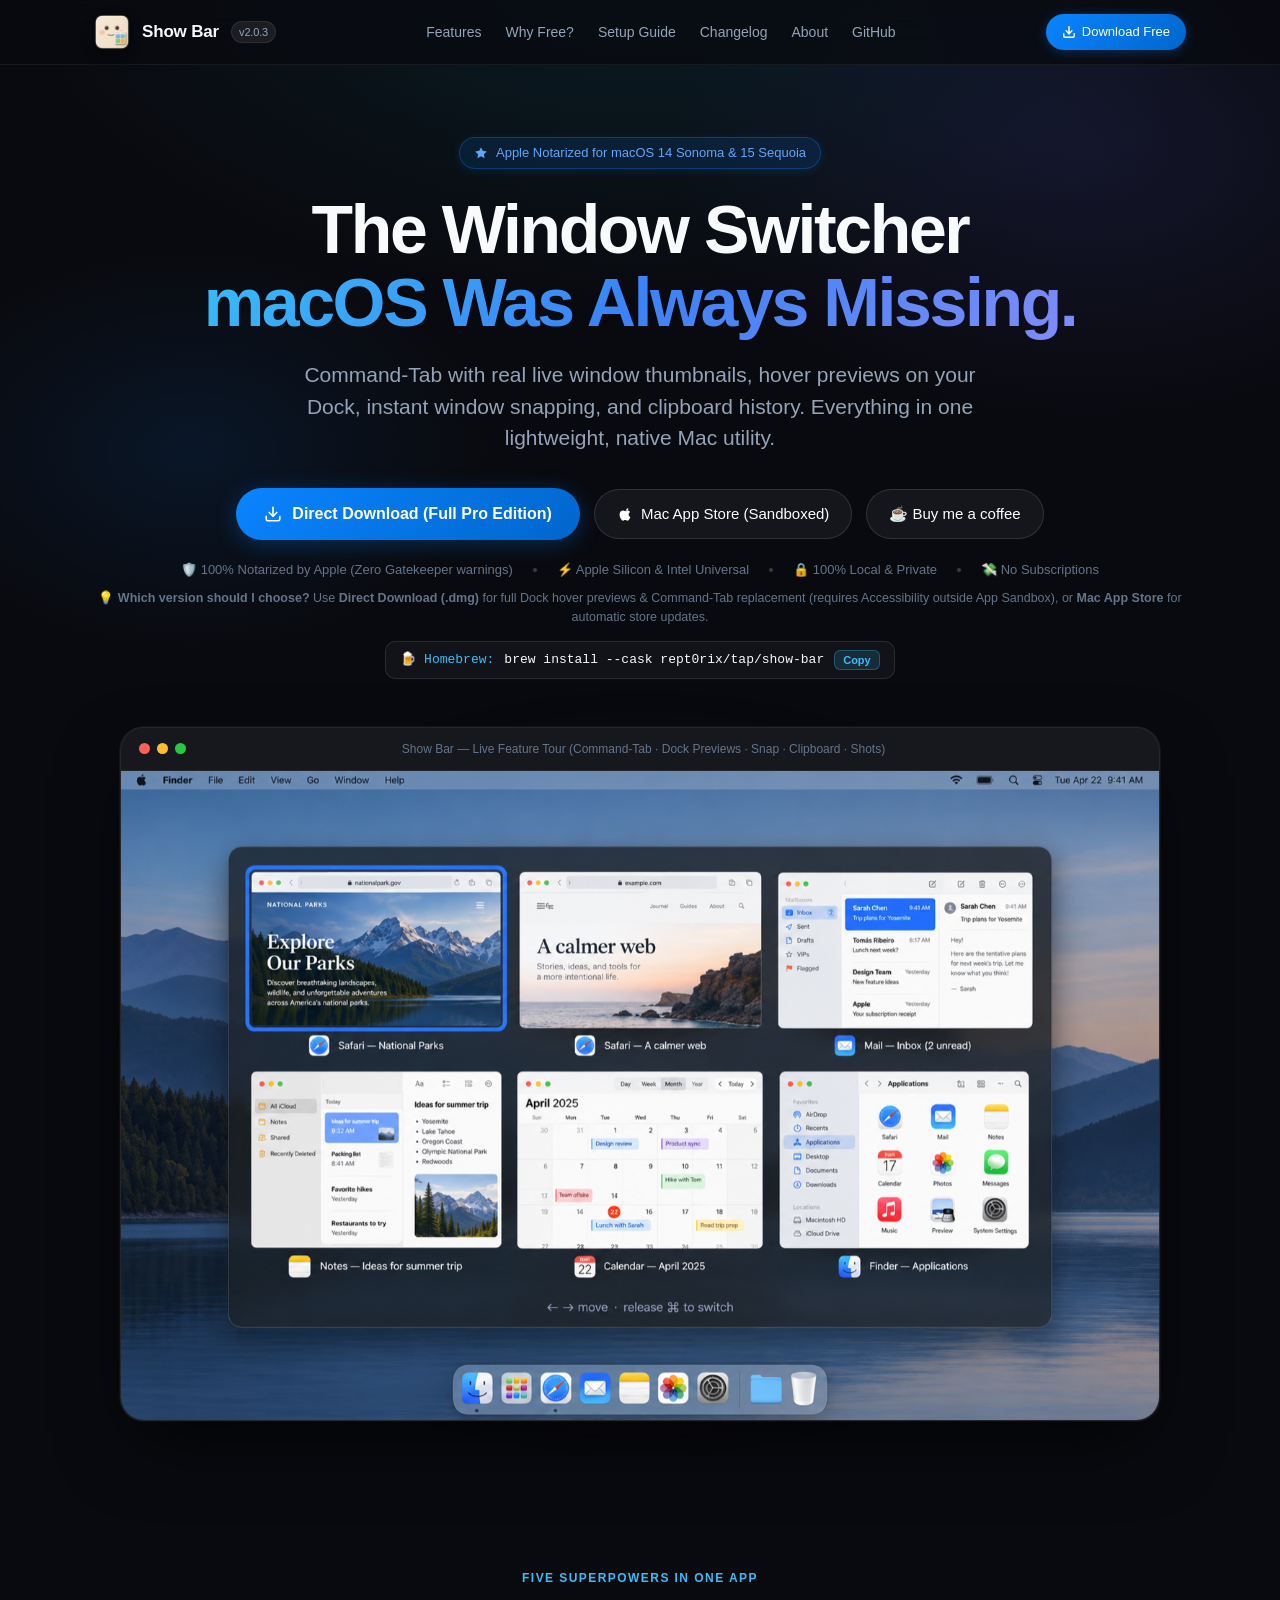
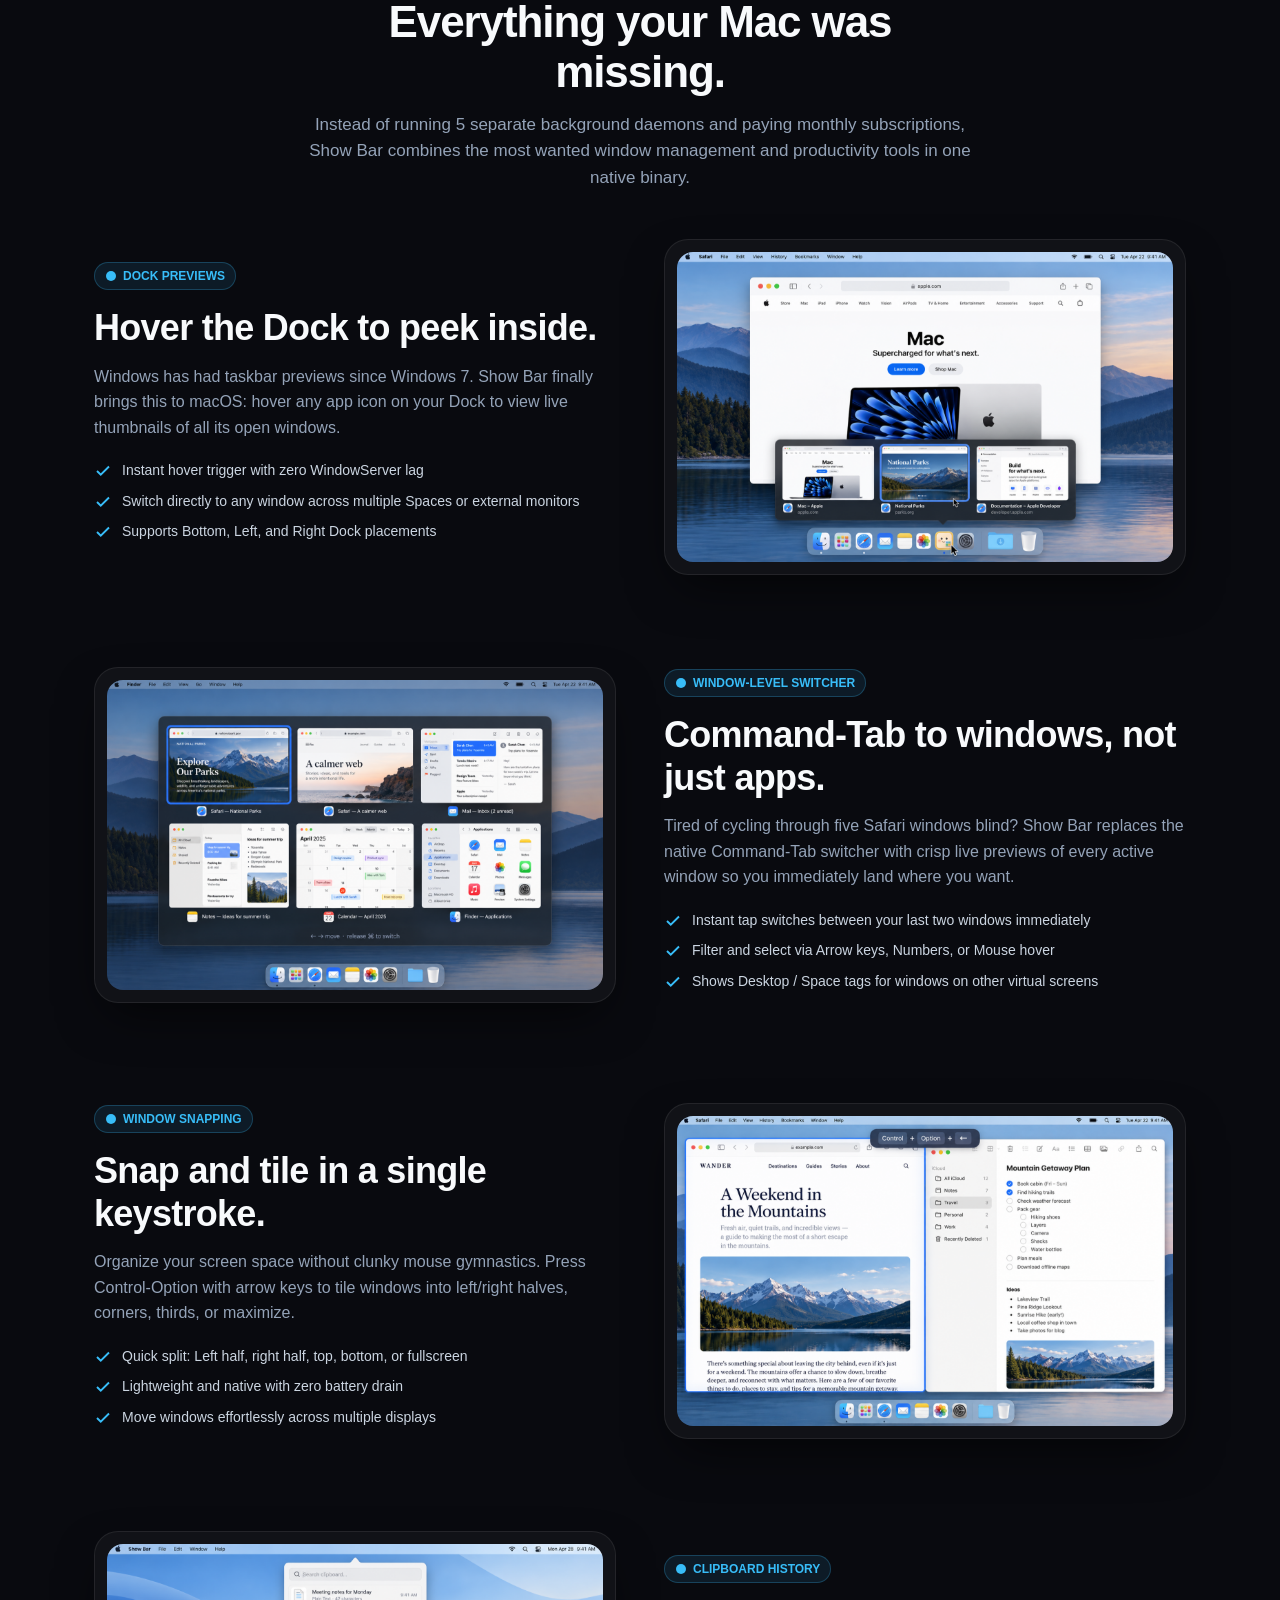
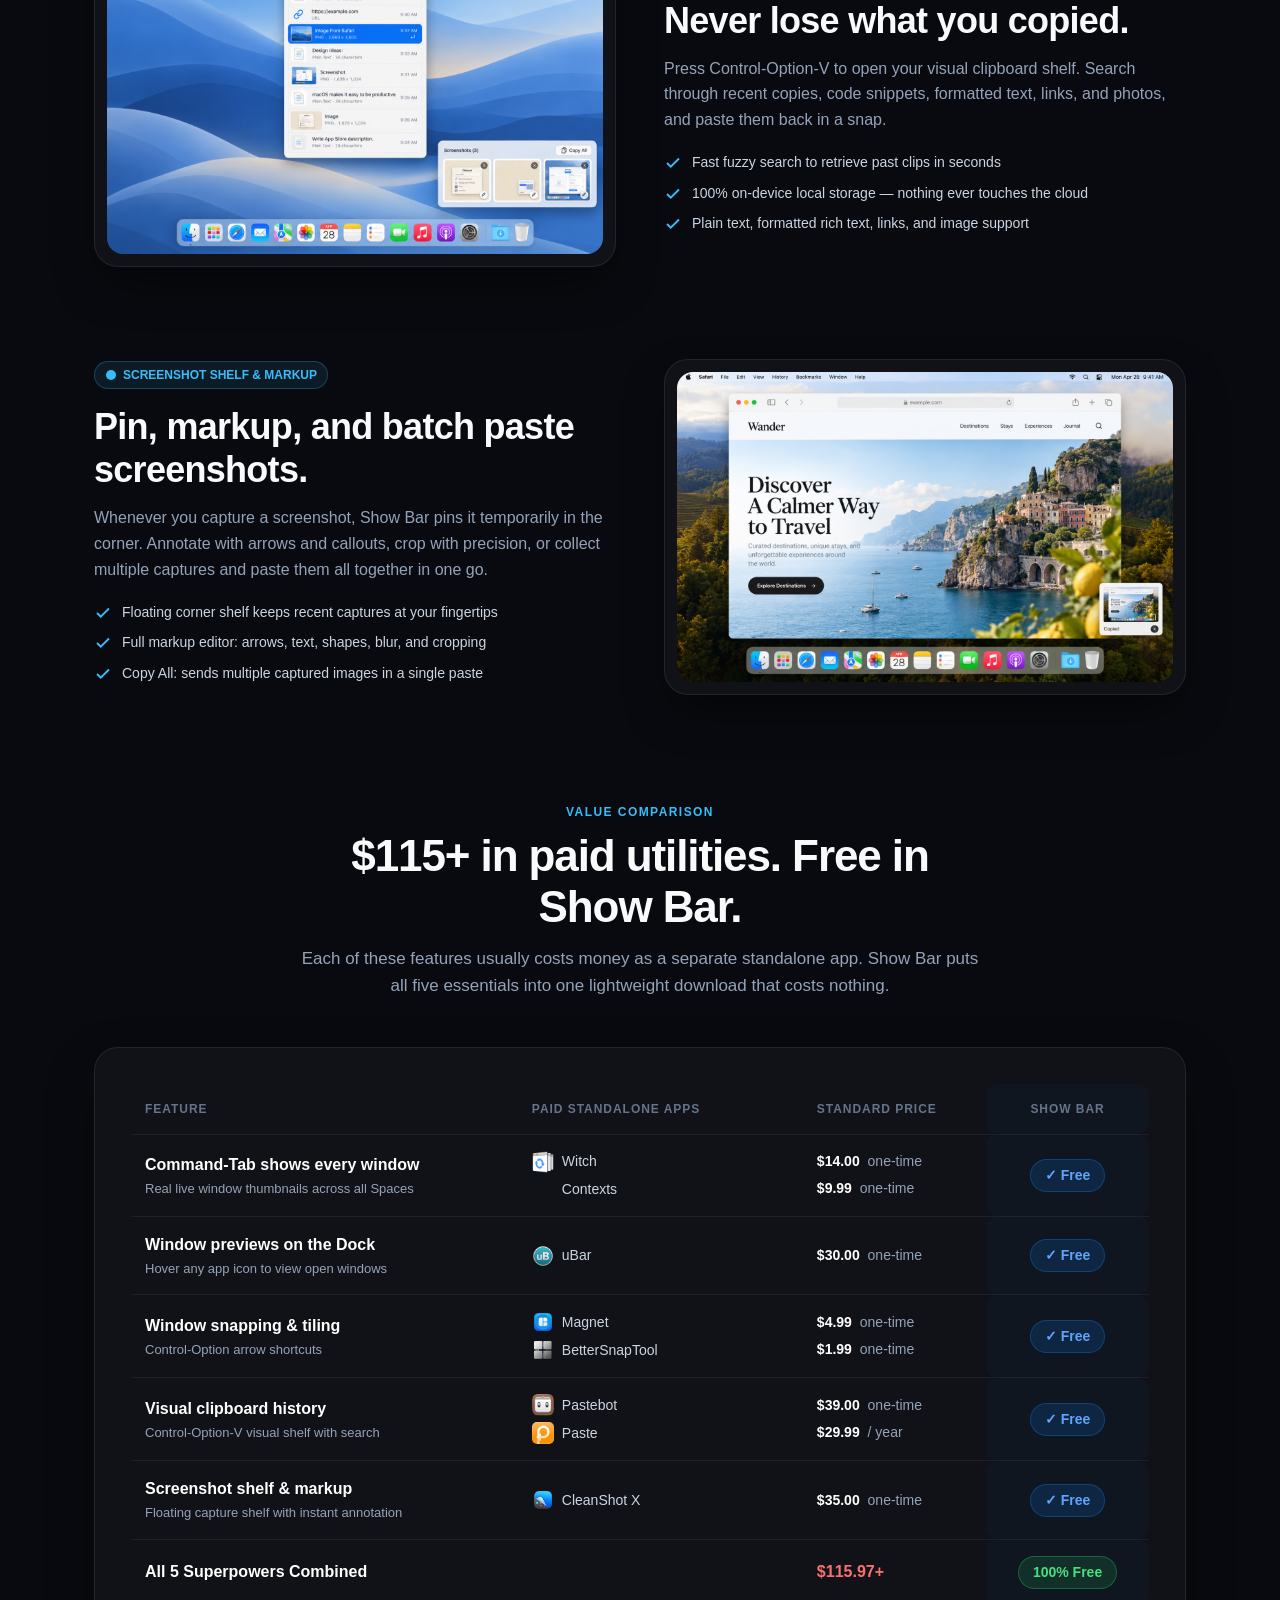
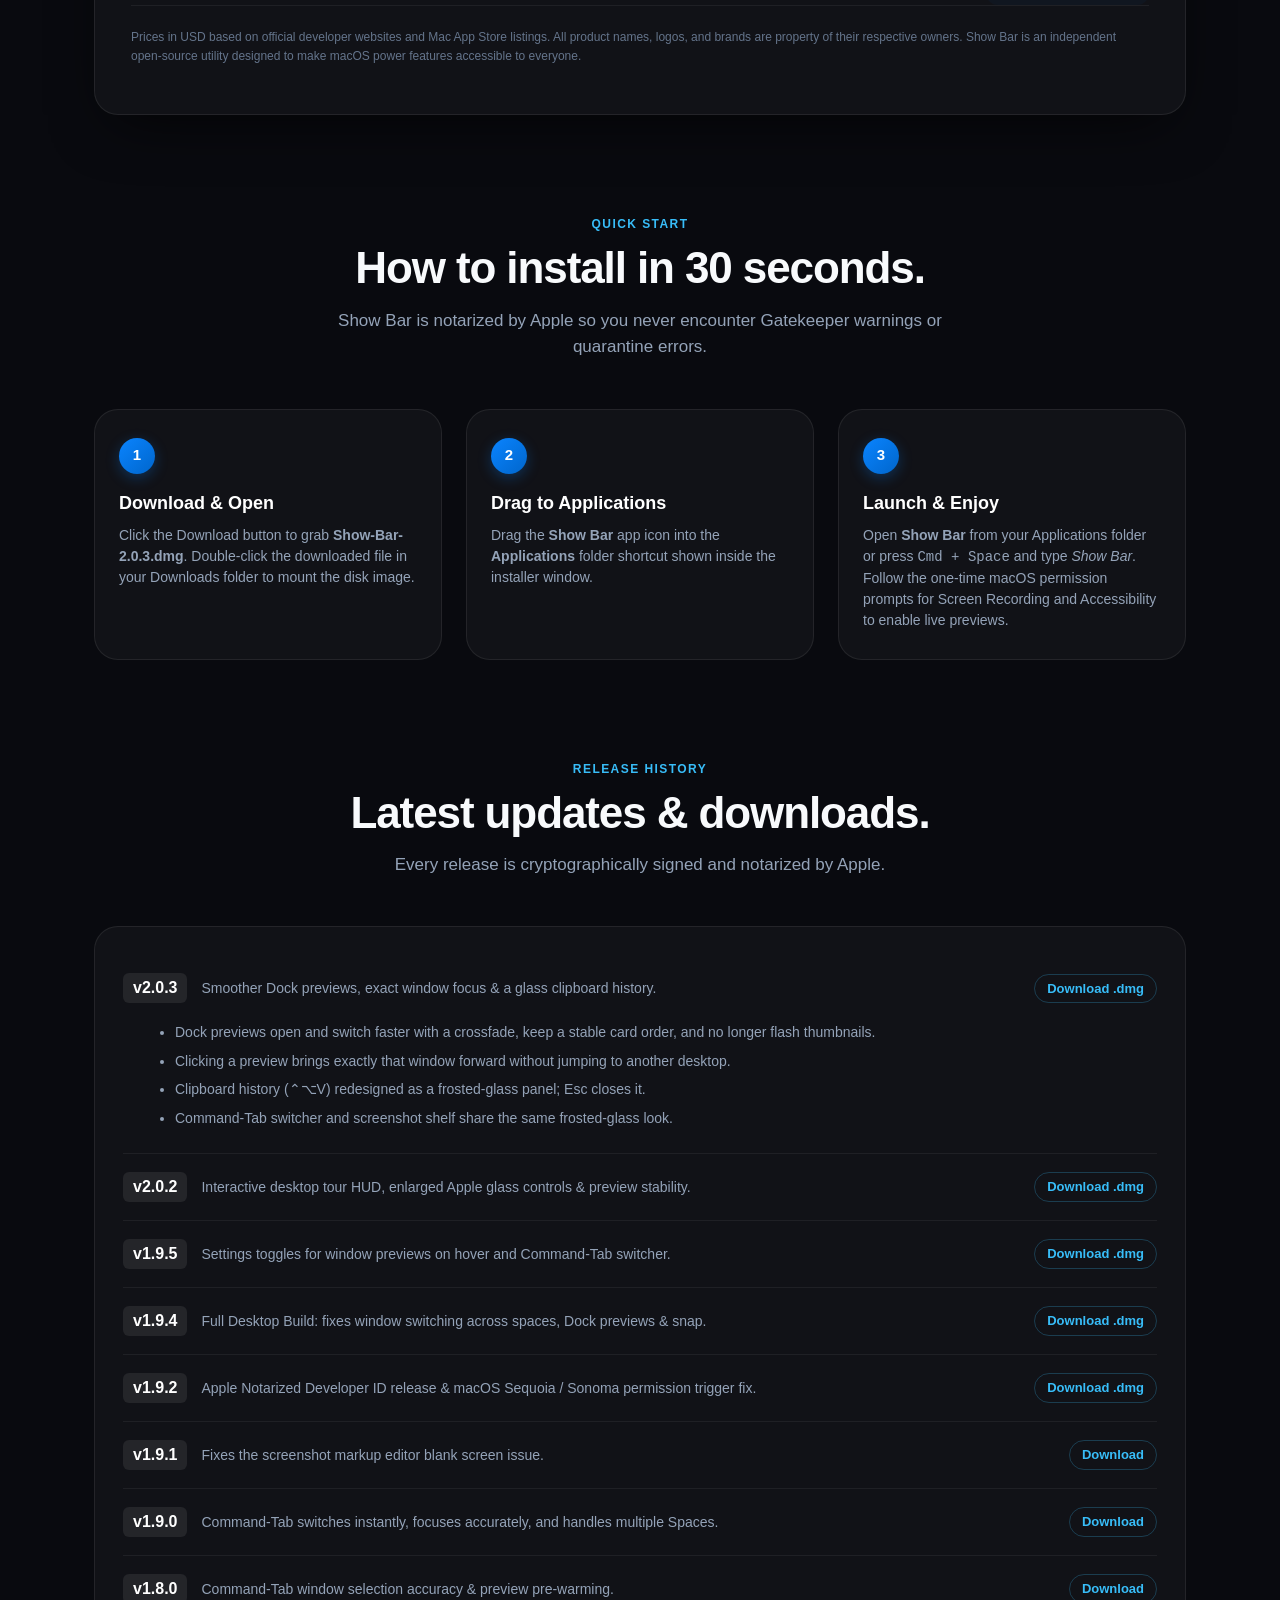
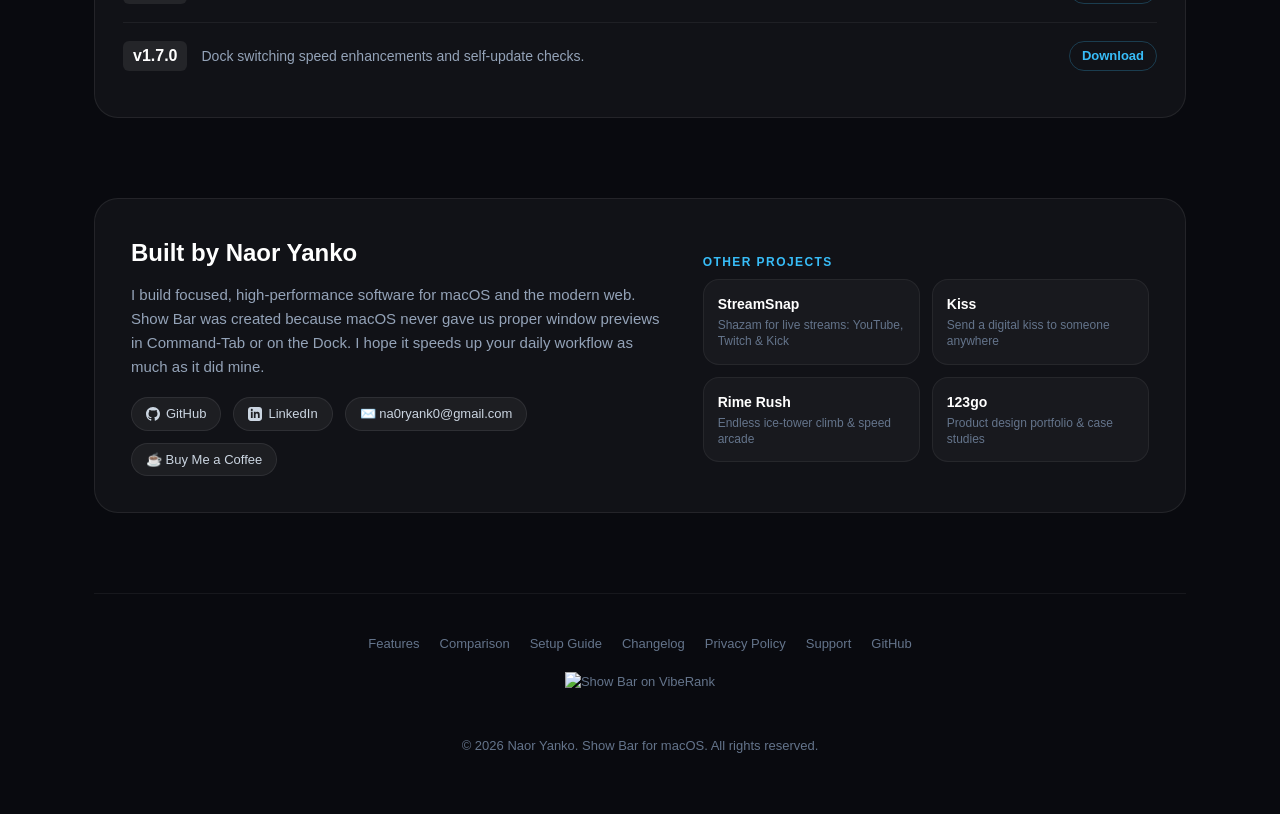
==== commit 2835664a: "docs(release): update site and README download links for v2.0.3" ====
--- a/site/index.html
+++ b/site/index.html
@@ -21,7 +21,7 @@
   <meta name="twitter:title" content="Show Bar – Free Windows-style Command-Tab, Dock previews &amp; window snapping for Mac">
   <meta name="twitter:description" content="Show Bar is a free macOS menu-bar app: Command-Tab with window previews, Dock hover previews, window snapping, clipboard history and a screenshot shelf.">
   <meta name="twitter:image" content="https://rept0rix.github.io/show-bar/og.png">
-  <script type="application/ld+json">{"@context":"https://schema.org","@type":"SoftwareApplication","name":"Show Bar","operatingSystem":"macOS","applicationCategory":"UtilitiesApplication","description":"Show Bar is a free macOS menu-bar app: Command-Tab with window previews, Dock hover previews, window snapping, clipboard history and a screenshot shelf.","url":"https://rept0rix.github.io/show-bar/","downloadUrl":"https://github.com/rept0rix/show-bar/releases/download/v2.0.2/Show-Bar-2.0.2.dmg","installUrl":"https://apps.apple.com/app/id6818509447?ct=website&mt=12","softwareVersion":"2.0.2","image":"https://rept0rix.github.io/show-bar/og.png","offers":{"@type":"Offer","price":"0","priceCurrency":"USD"}}</script>
+  <script type="application/ld+json">{"@context":"https://schema.org","@type":"SoftwareApplication","name":"Show Bar","operatingSystem":"macOS","applicationCategory":"UtilitiesApplication","description":"Show Bar is a free macOS menu-bar app: Command-Tab with window previews, Dock hover previews, window snapping, clipboard history and a screenshot shelf.","url":"https://rept0rix.github.io/show-bar/","downloadUrl":"https://github.com/rept0rix/show-bar/releases/download/v2.0.3/Show-Bar-2.0.3.dmg","installUrl":"https://apps.apple.com/app/id6818509447?ct=website&mt=12","softwareVersion":"2.0.3","image":"https://rept0rix.github.io/show-bar/og.png","offers":{"@type":"Offer","price":"0","priceCurrency":"USD"}}</script>
   <style>
     :root {
       --bg: #090a0f;
@@ -800,7 +800,7 @@
       <a class="brand" href="./">
         <img src="logo.png" alt="Show Bar Icon">
         <span>Show Bar</span>
-        <span class="ver-tag">v2.0.2</span>
+        <span class="ver-tag">v2.0.3</span>
       </a>
       <div class="nav-links">
         <a href="#features">Features</a>
@@ -811,7 +811,7 @@
         <a href="https://github.com/rept0rix/show-bar" target="_blank" rel="noopener">GitHub</a>
       </div>
       <div class="nav-actions">
-        <a class="btn-nav-download" href="https://github.com/rept0rix/show-bar/releases/download/v2.0.2/Show-Bar-2.0.2.dmg">
+        <a class="btn-nav-download" href="https://github.com/rept0rix/show-bar/releases/download/v2.0.3/Show-Bar-2.0.3.dmg">
           <svg width="14" height="14" viewBox="0 0 24 24" fill="none" stroke="currentColor" stroke-width="2.5" stroke-linecap="round" stroke-linejoin="round"><path d="M21 15v4a2 2 0 0 1-2 2H5a2 2 0 0 1-2-2v-4"></path><polyline points="7 10 12 15 17 10"></polyline><line x1="12" y1="15" x2="12" y2="3"></line></svg>
           Download Free
         </a>
@@ -835,7 +835,7 @@
       </p>
 
       <div class="hero-actions">
-        <a class="btn-primary" href="https://github.com/rept0rix/show-bar/releases/download/v2.0.2/Show-Bar-2.0.2.dmg">
+        <a class="btn-primary" href="https://github.com/rept0rix/show-bar/releases/download/v2.0.3/Show-Bar-2.0.3.dmg">
           <svg width="18" height="18" viewBox="0 0 24 24" fill="none" stroke="currentColor" stroke-width="2.2" stroke-linecap="round" stroke-linejoin="round"><path d="M21 15v4a2 2 0 0 1-2 2H5a2 2 0 0 1-2-2v-4"></path><polyline points="7 10 12 15 17 10"></polyline><line x1="12" y1="15" x2="12" y2="3"></line></svg>
           Direct Download (Full Pro Edition)
         </a>
@@ -1161,7 +1161,7 @@
         <div class="step-card">
           <div class="step-num">1</div>
           <h3>Download & Open</h3>
-          <p>Click the Download button to grab <strong>Show-Bar-2.0.2.dmg</strong>. Double-click the downloaded file in your Downloads folder to mount the disk image.</p>
+          <p>Click the Download button to grab <strong>Show-Bar-2.0.3.dmg</strong>. Double-click the downloaded file in your Downloads folder to mount the disk image.</p>
         </div>
         <div class="step-card">
           <div class="step-num">2</div>
@@ -1192,7 +1192,7 @@
               <span class="release-ver">v2.0.3</span>
               <span class="release-sum">Smoother Dock previews, exact window focus & a glass clipboard history.</span>
             </div>
-            <span class="release-soon">Rolling out</span>
+            <a class="release-get" onclick="event.stopPropagation()" href="https://github.com/rept0rix/show-bar/releases/download/v2.0.3/Show-Bar-2.0.3.dmg">Download .dmg</a>
           </summary>
           <ul class="release-notes">
             <li>Dock previews open and switch faster with a crossfade, keep a stable card order, and no longer flash thumbnails.</li>
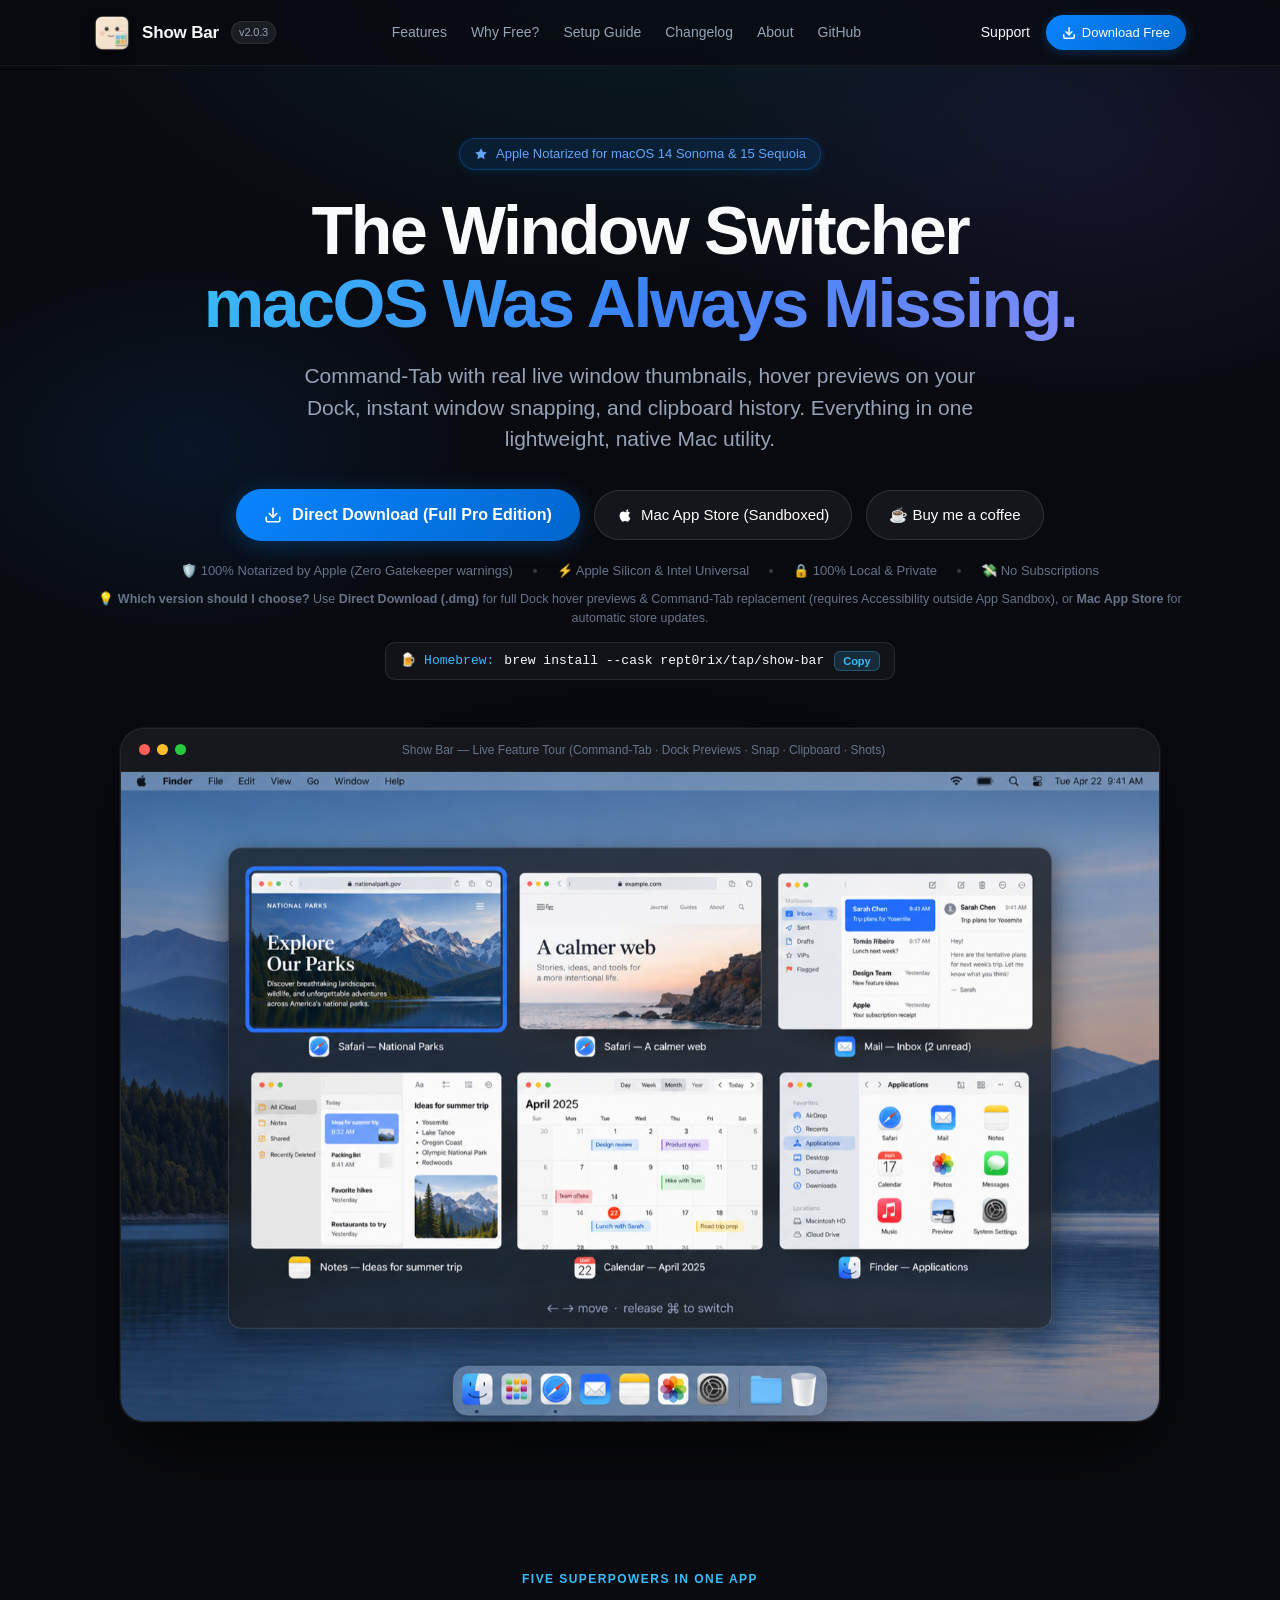
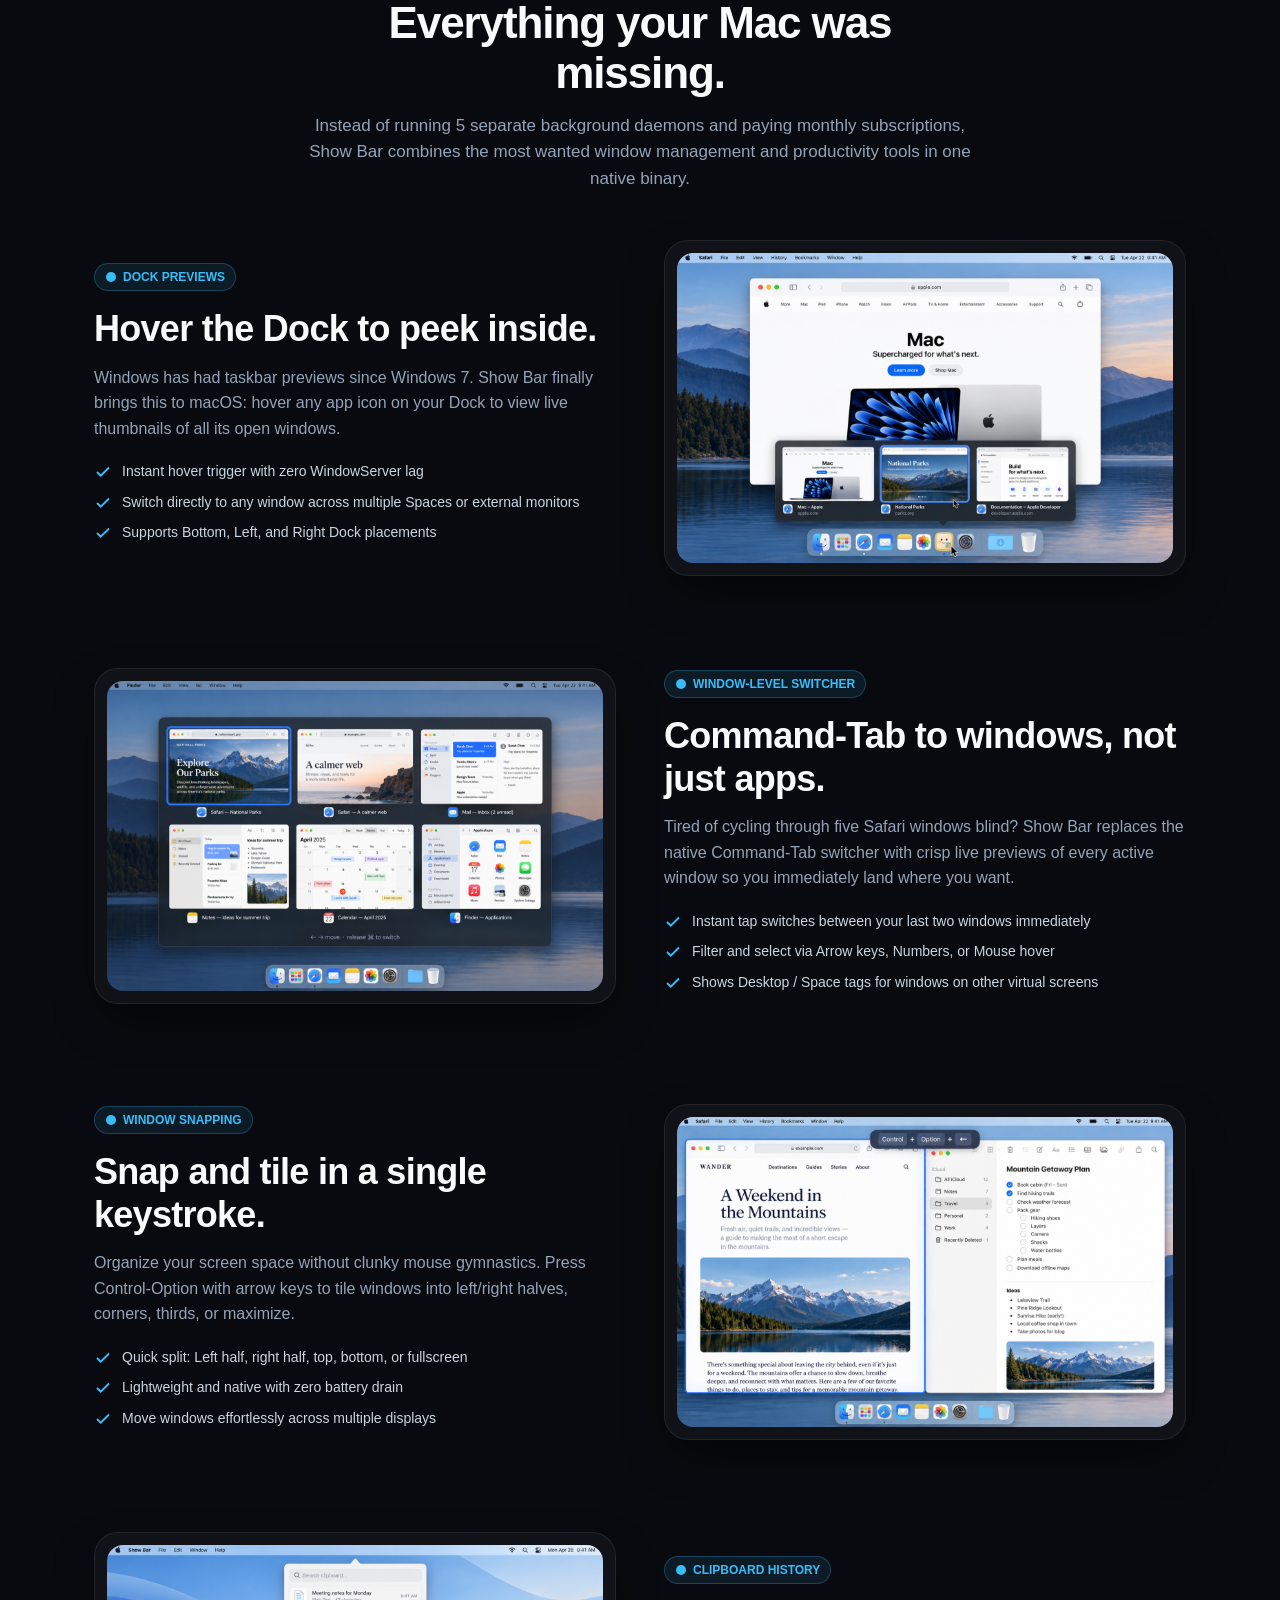
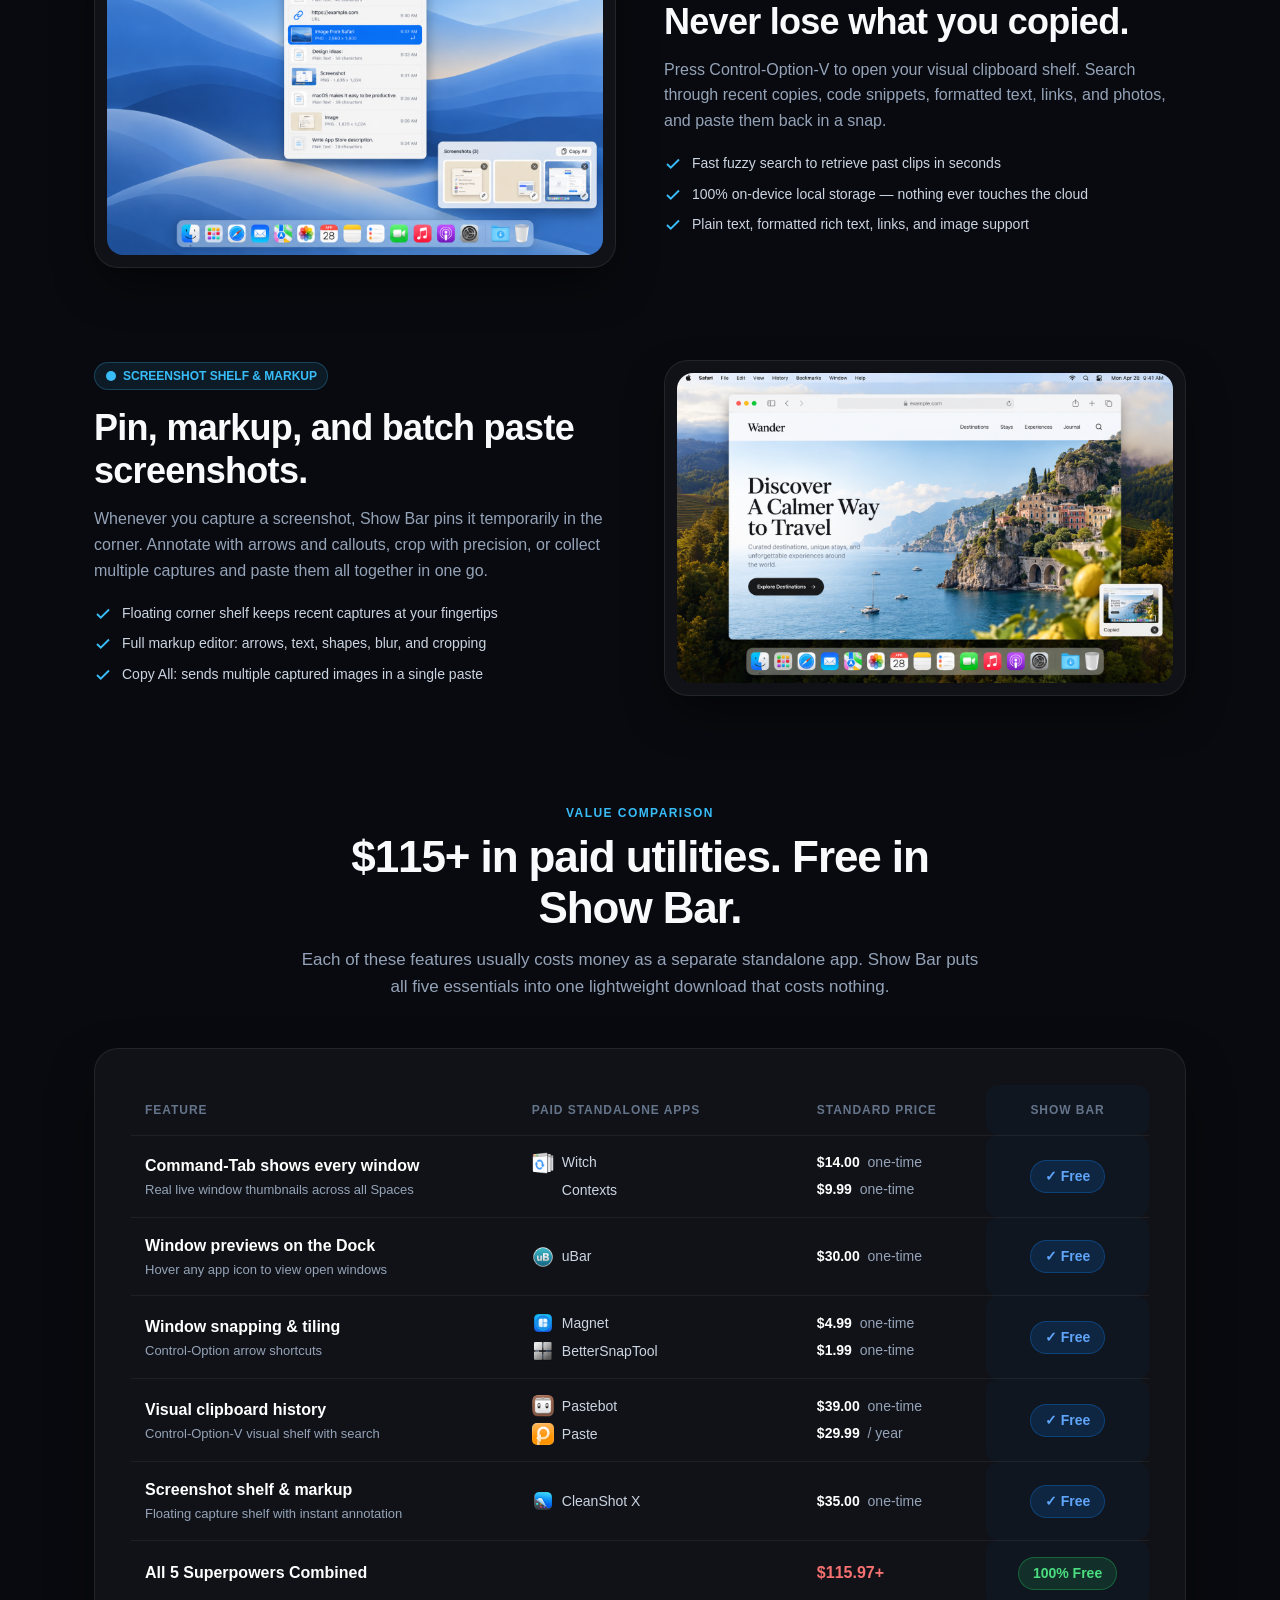
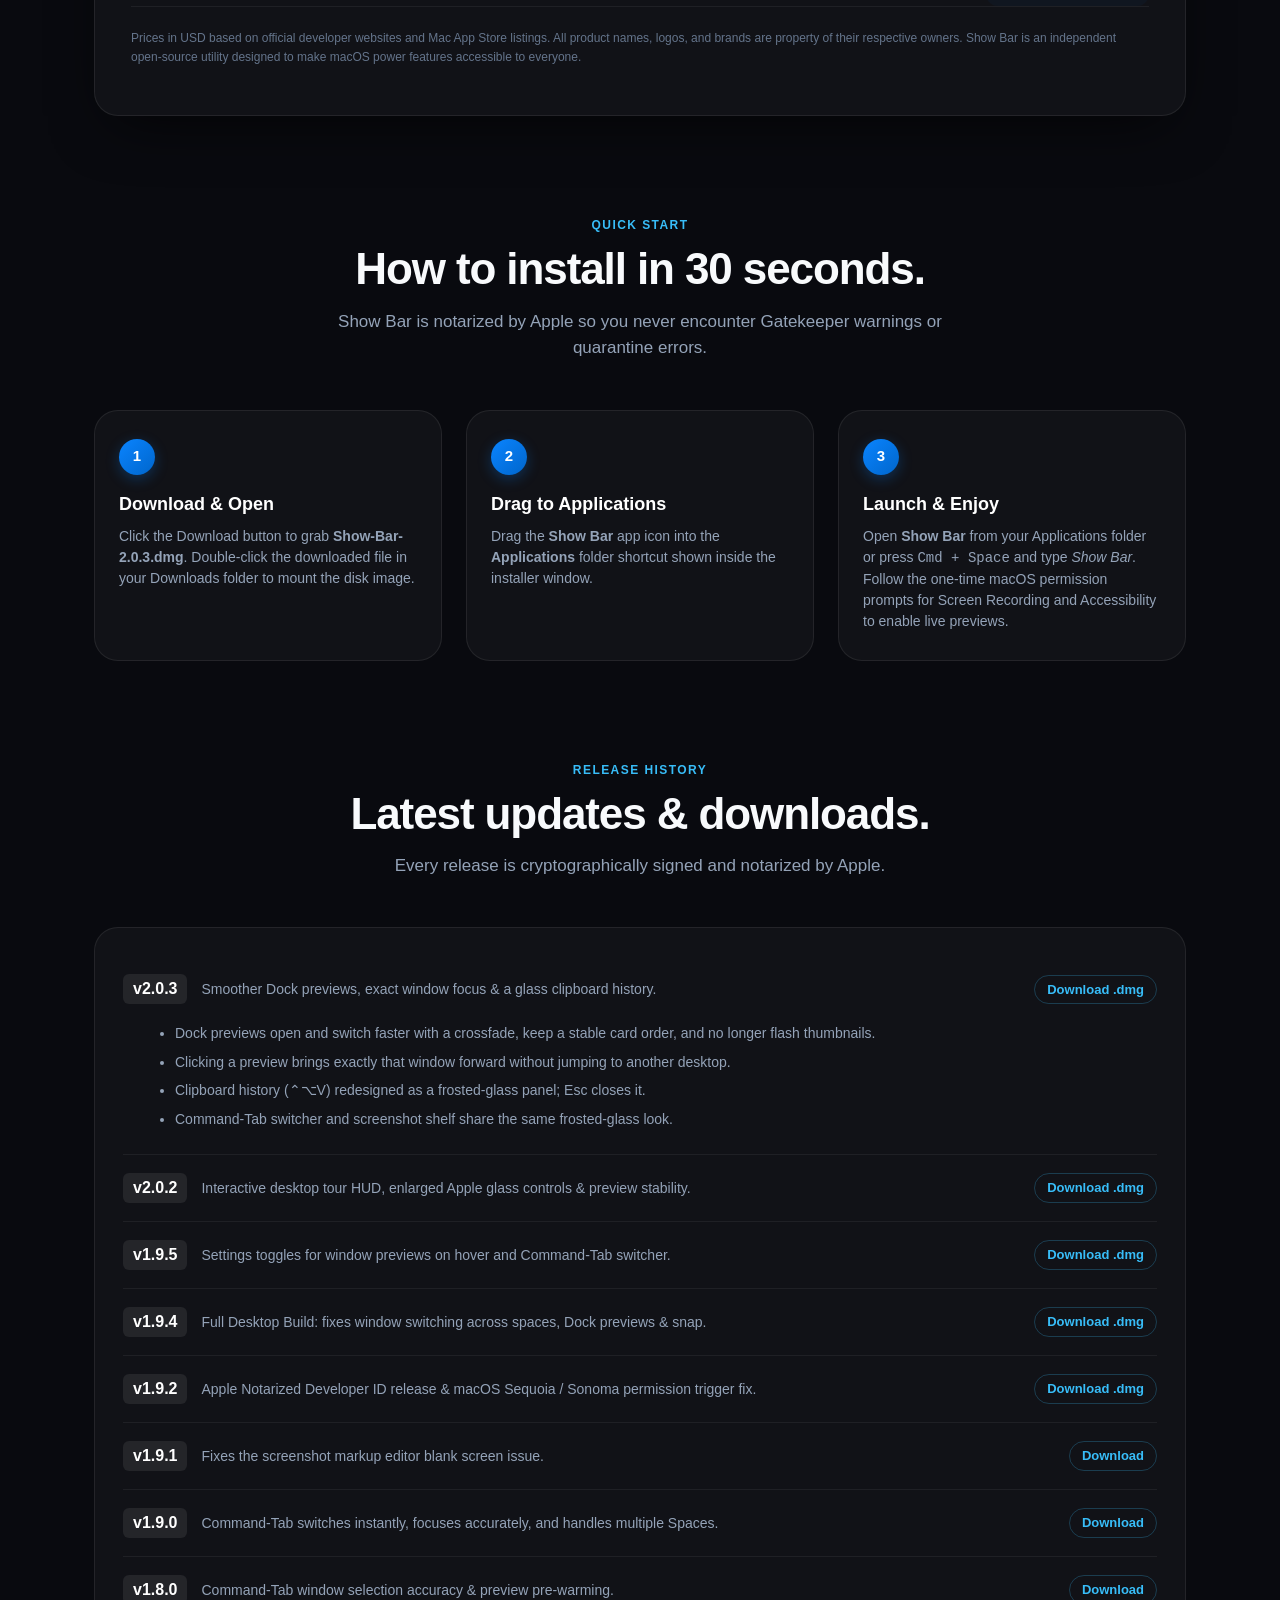
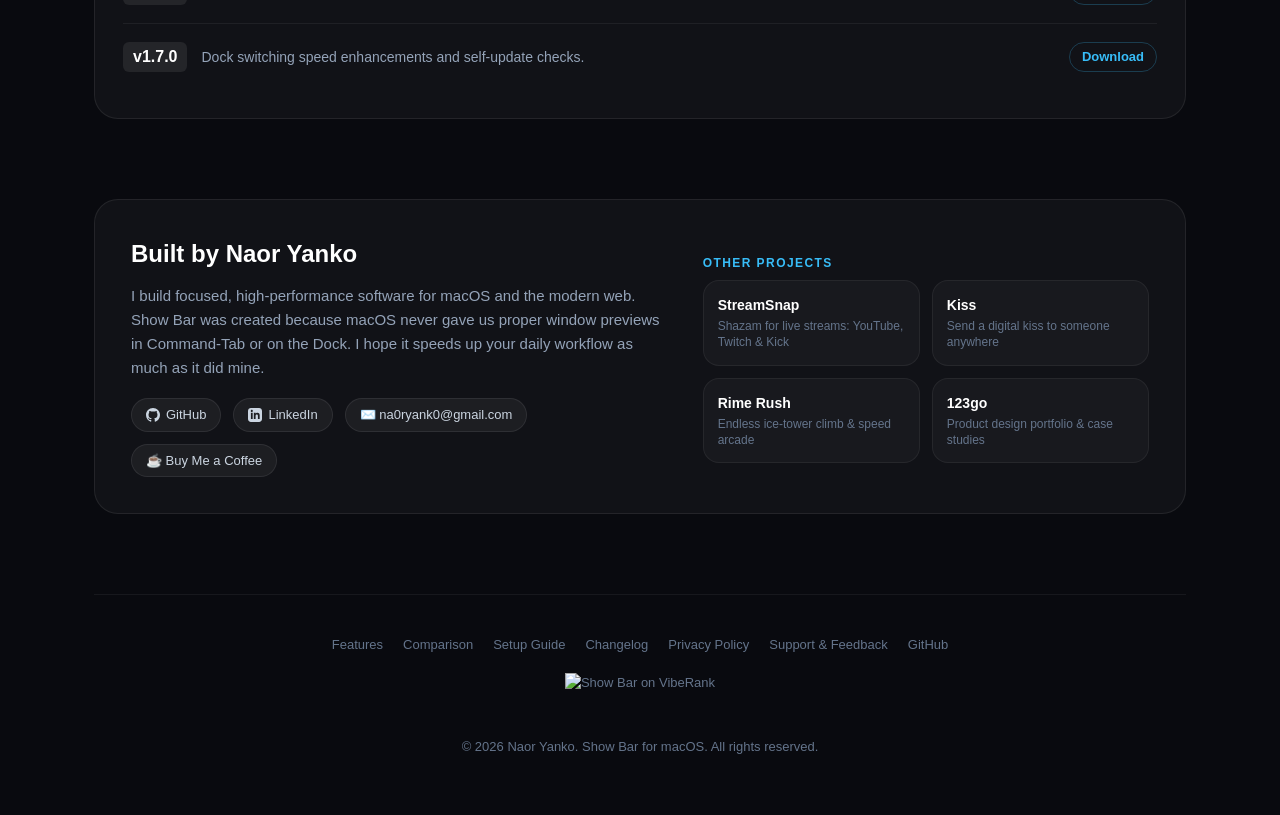
==== commit 8cbead66: "Add Show Bar support and feedback hub" ====
--- a/site/index.html
+++ b/site/index.html
@@ -126,6 +126,18 @@
       align-items: center;
       gap: 12px;
     }
+    .nav-support {
+      padding: 8px 4px;
+      font-size: 14px;
+      font-weight: 500;
+      color: var(--text);
+    }
+    .nav-support:hover { text-decoration: underline; }
+    .nav-support:focus-visible {
+      outline: 2px solid #7dbbff;
+      outline-offset: 3px;
+      border-radius: 4px;
+    }
     .btn-nav-download {
       background: var(--accent-grad);
       color: #fff;
@@ -790,6 +802,13 @@
         min-width: 580px;
       }
     }
+    @media (max-width: 480px) {
+      .nav-inner { padding-inline: 12px; gap: 8px; }
+      .nav-inner .brand { gap: 8px; white-space: nowrap; }
+      .nav-inner .ver-tag { display: none; }
+      .nav-actions { gap: 8px; }
+      .btn-nav-download { padding-inline: 10px; white-space: nowrap; }
+    }
   </style>
 </head>
 <body>
@@ -811,6 +830,7 @@
         <a href="https://github.com/rept0rix/show-bar" target="_blank" rel="noopener">GitHub</a>
       </div>
       <div class="nav-actions">
+        <a class="nav-support" href="support.html">Support</a>
         <a class="btn-nav-download" href="https://github.com/rept0rix/show-bar/releases/download/v2.0.3/Show-Bar-2.0.3.dmg">
           <svg width="14" height="14" viewBox="0 0 24 24" fill="none" stroke="currentColor" stroke-width="2.5" stroke-linecap="round" stroke-linejoin="round"><path d="M21 15v4a2 2 0 0 1-2 2H5a2 2 0 0 1-2-2v-4"></path><polyline points="7 10 12 15 17 10"></polyline><line x1="12" y1="15" x2="12" y2="3"></line></svg>
           Download Free
@@ -1390,7 +1410,7 @@
         <a href="#install">Setup Guide</a>
         <a href="#changelog">Changelog</a>
         <a href="privacy.html">Privacy Policy</a>
-        <a href="support.html">Support</a>
+        <a href="support.html">Support &amp; Feedback</a>
         <a href="https://github.com/rept0rix/show-bar" target="_blank" rel="noopener">GitHub</a>
       </div>
       <div class="footer-badge">
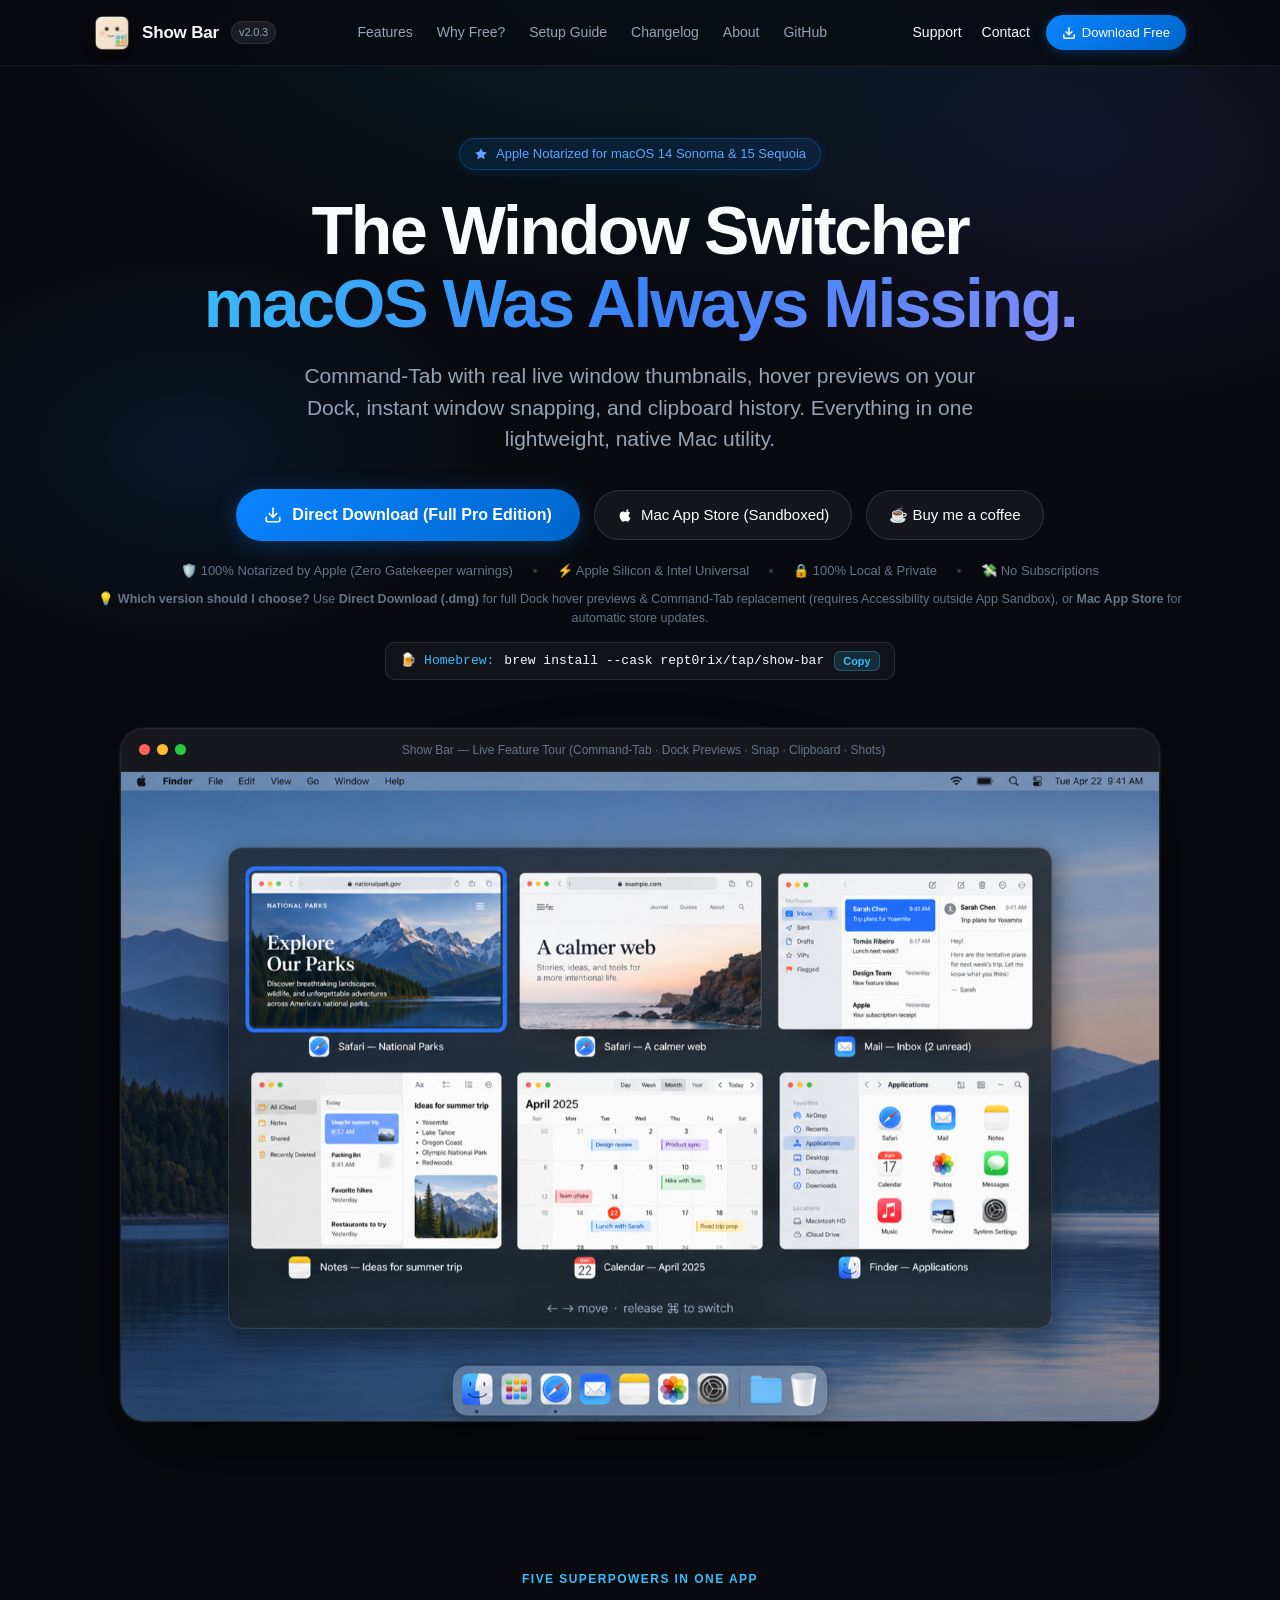
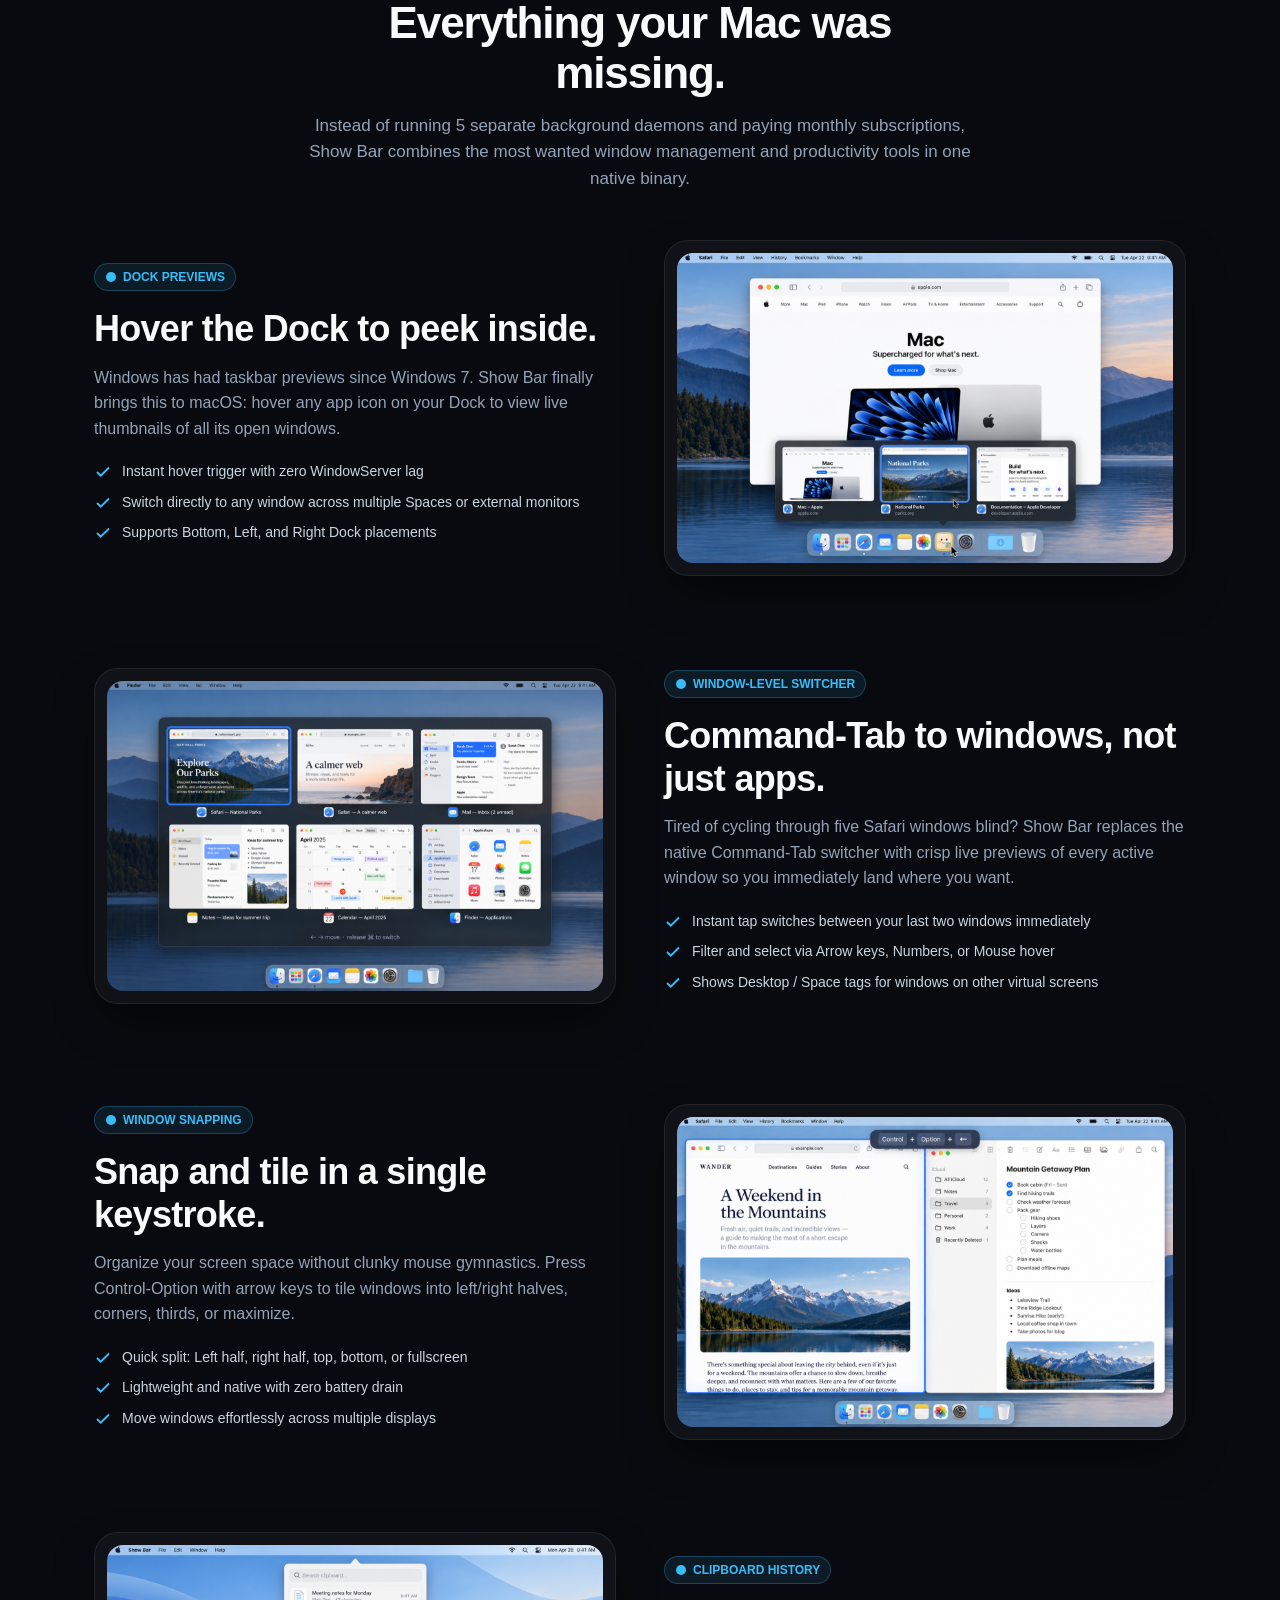
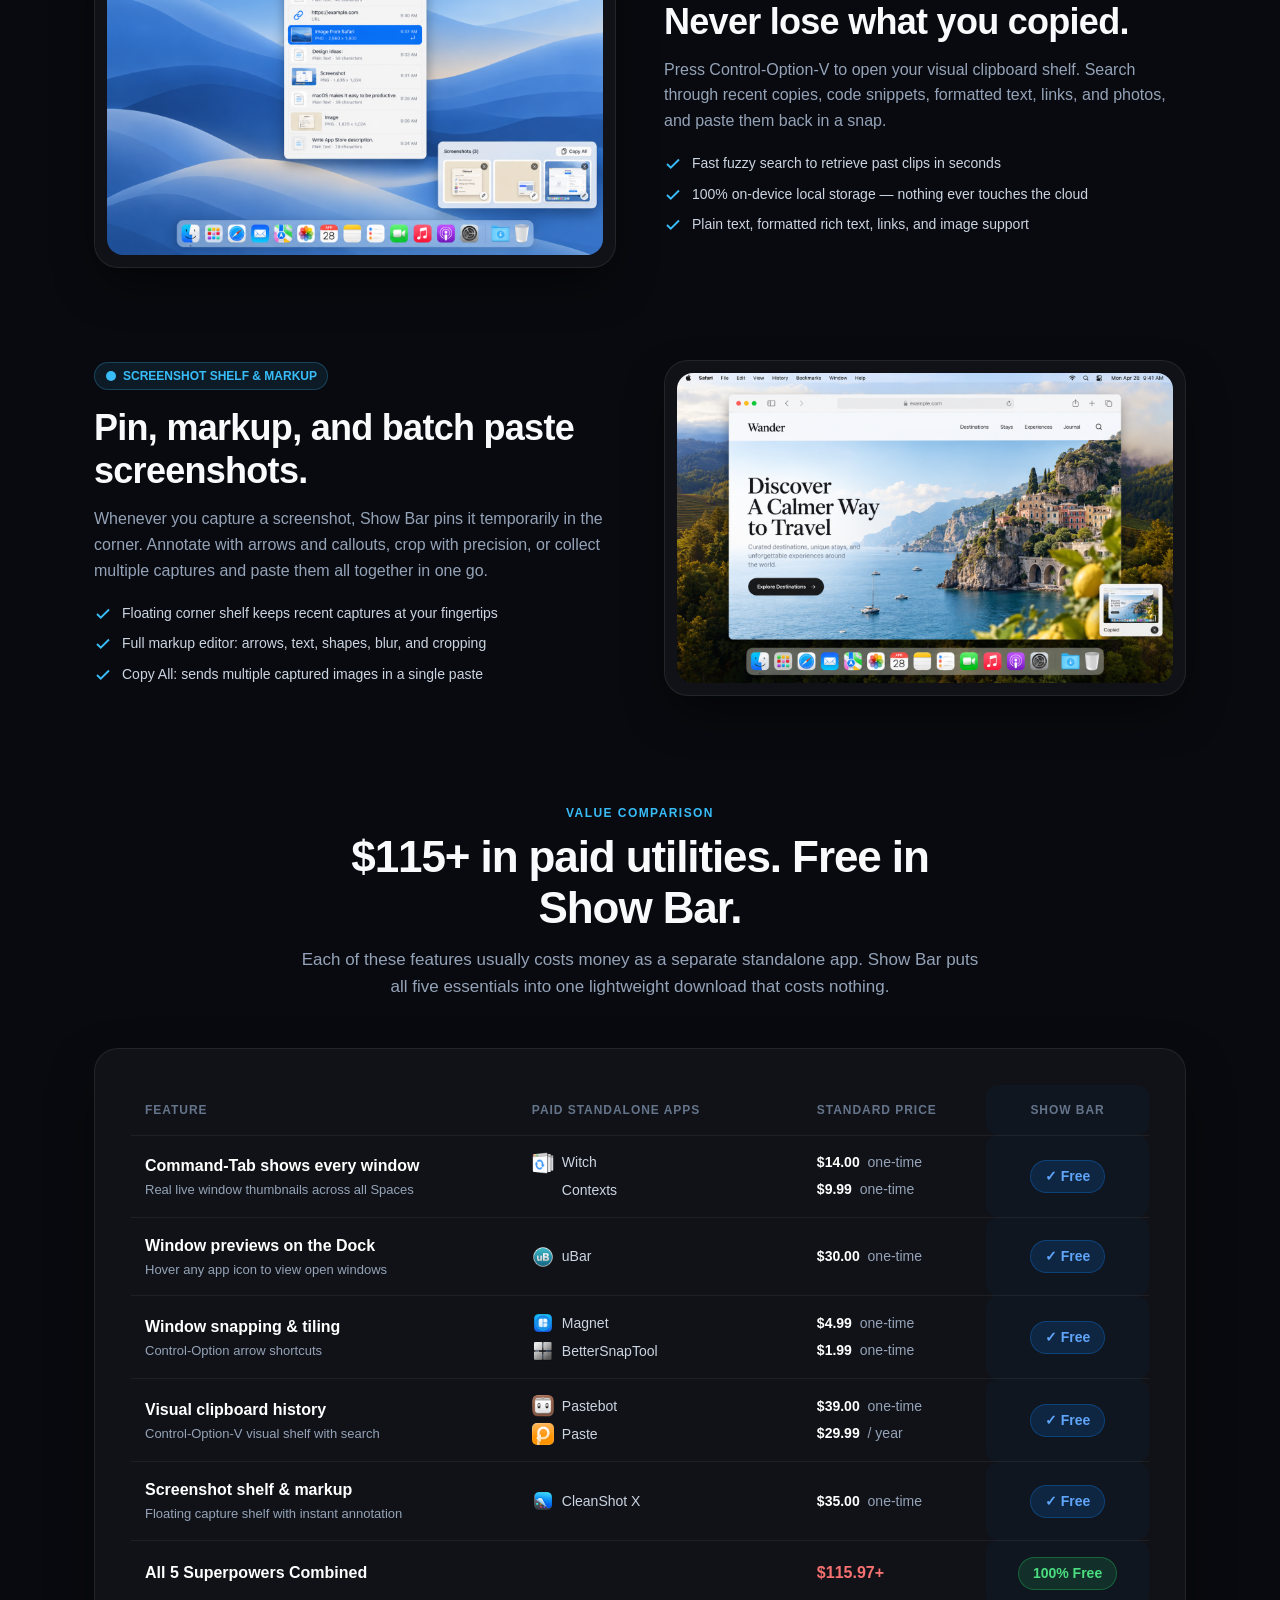
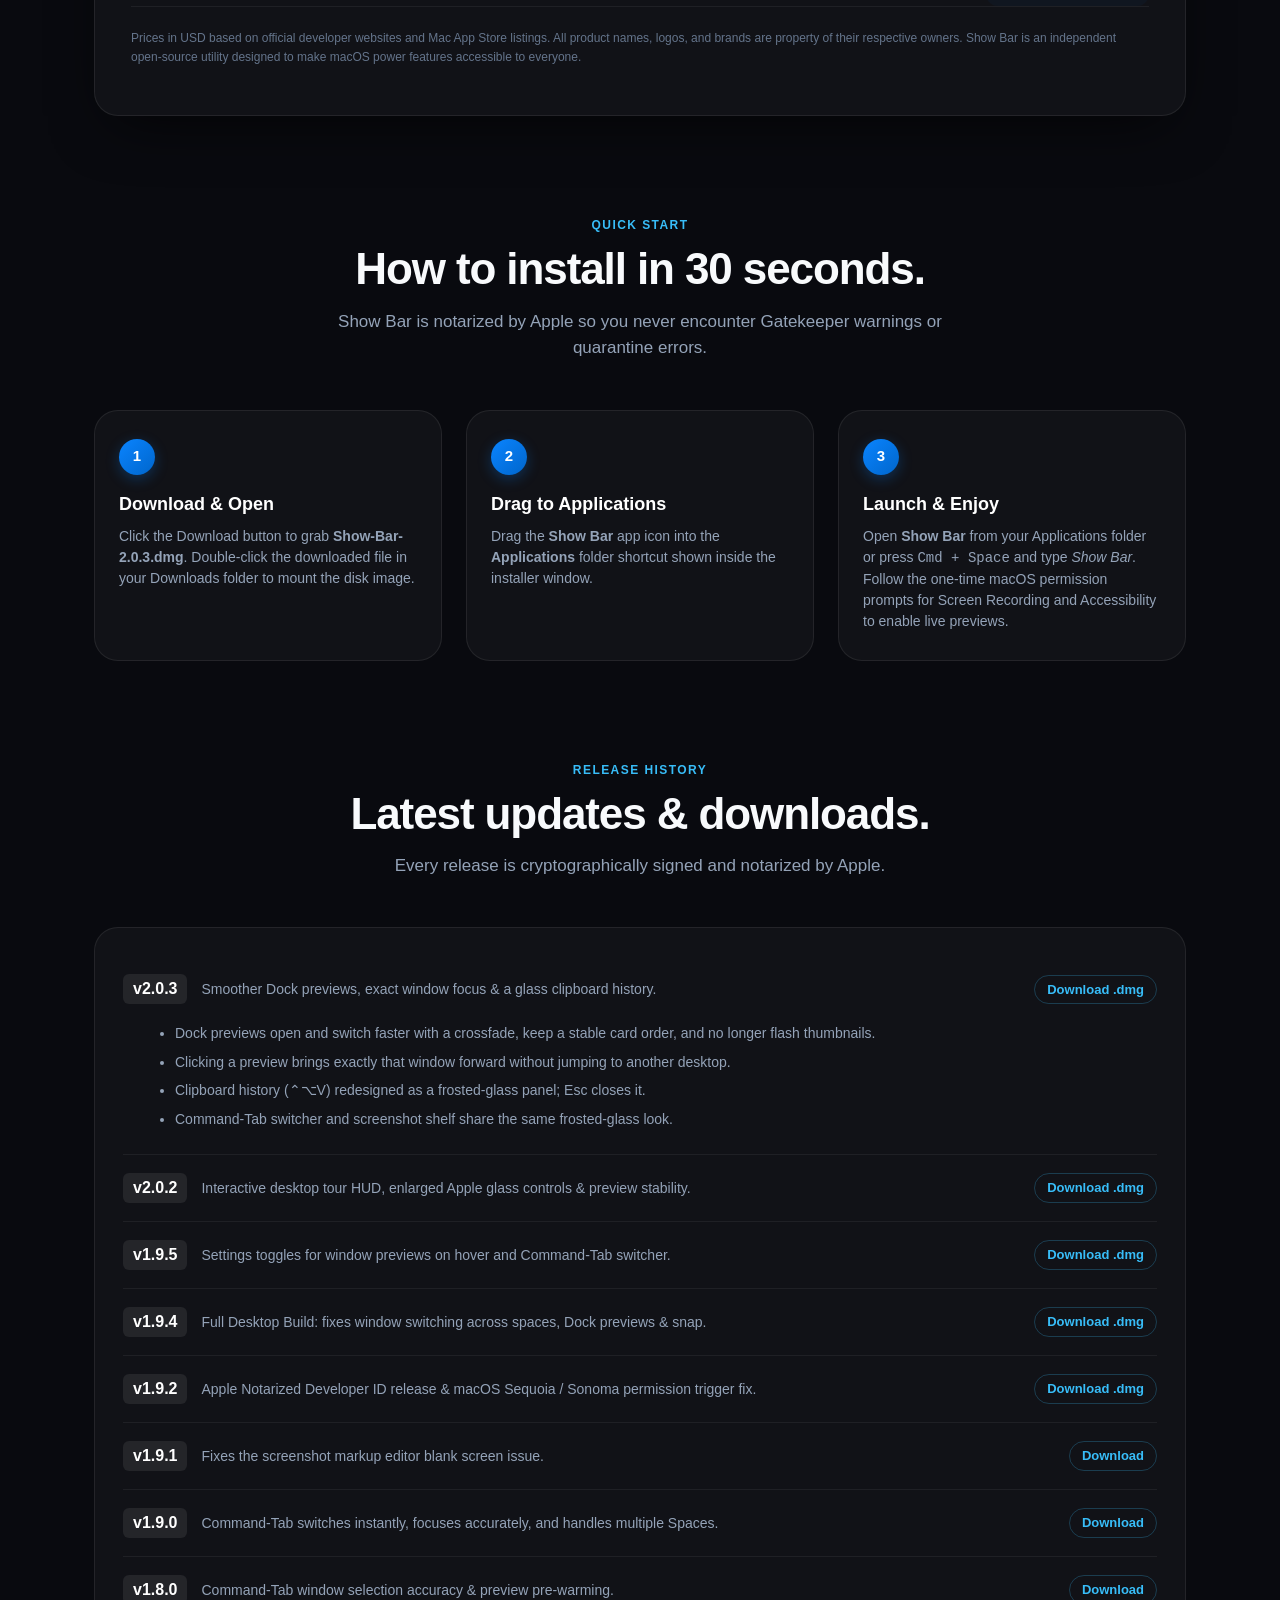
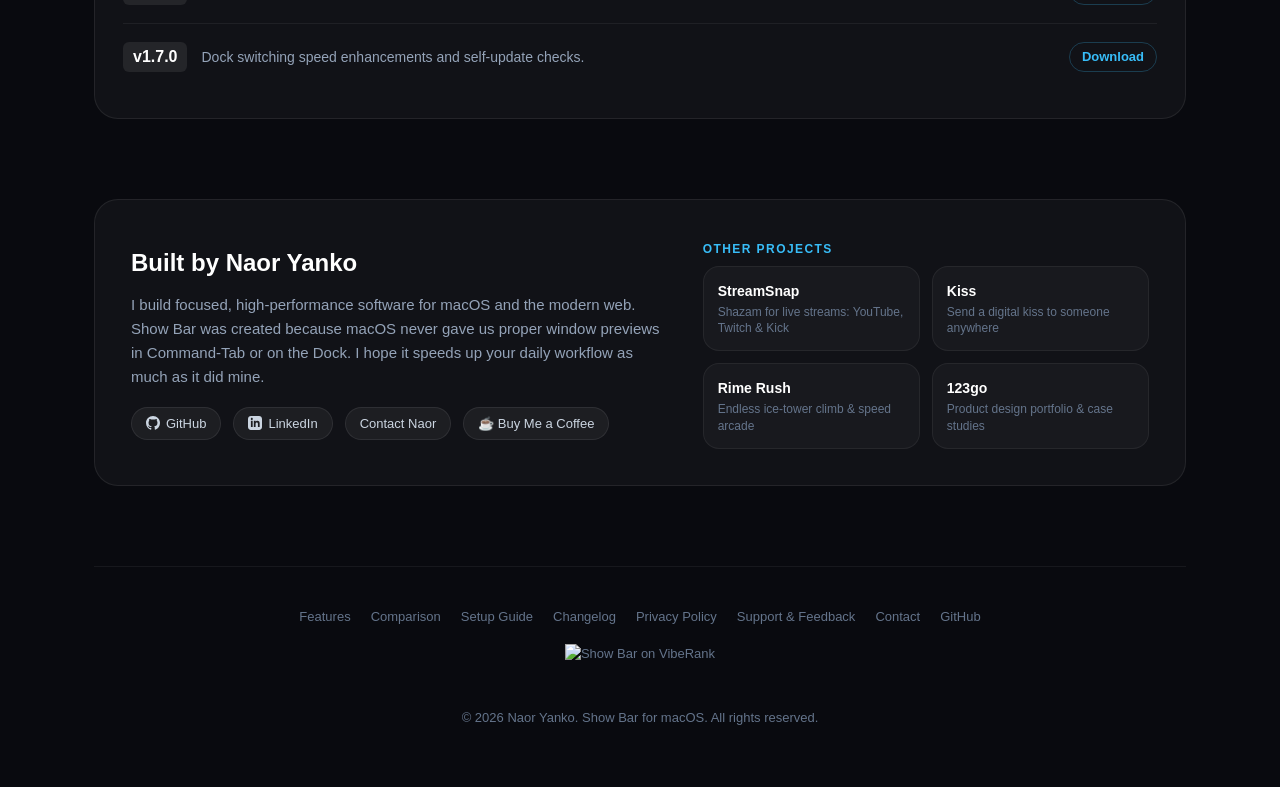
==== commit fa8cf44a: "Add a dedicated Show Bar contact page" ====
--- a/site/index.html
+++ b/site/index.html
@@ -126,14 +126,14 @@
       align-items: center;
       gap: 12px;
     }
-    .nav-support {
+    .nav-page-link {
       padding: 8px 4px;
       font-size: 14px;
       font-weight: 500;
       color: var(--text);
     }
-    .nav-support:hover { text-decoration: underline; }
-    .nav-support:focus-visible {
+    .nav-page-link:hover { text-decoration: underline; }
+    .nav-page-link:focus-visible {
       outline: 2px solid #7dbbff;
       outline-offset: 3px;
       border-radius: 4px;
@@ -774,6 +774,9 @@
     }
 
     /* Responsive */
+    @media (max-width: 980px) {
+      .nav-links { display: none; }
+    }
     @media (max-width: 900px) {
       .feature-row, .feature-row.reverse {
         grid-template-columns: 1fr;
@@ -791,9 +794,6 @@
       .about-card {
         grid-template-columns: 1fr;
       }
-      .nav-links {
-        display: none;
-      }
       .compare-card {
         padding: 20px 14px;
         overflow-x: auto;
@@ -803,11 +803,13 @@
       }
     }
     @media (max-width: 480px) {
-      .nav-inner { padding-inline: 12px; gap: 8px; }
-      .nav-inner .brand { gap: 8px; white-space: nowrap; }
+      .nav-inner { padding-inline: 12px; gap: 8px; flex-wrap: wrap; }
+      .nav-inner .brand { gap: 6px; white-space: nowrap; }
+      .nav-inner .brand img { width: 28px; height: 28px; }
       .nav-inner .ver-tag { display: none; }
-      .nav-actions { gap: 8px; }
+      .nav-actions { gap: 6px; flex-wrap: wrap; }
       .btn-nav-download { padding-inline: 10px; white-space: nowrap; }
+      .btn-nav-download svg { display: none; }
     }
   </style>
 </head>
@@ -830,7 +832,8 @@
         <a href="https://github.com/rept0rix/show-bar" target="_blank" rel="noopener">GitHub</a>
       </div>
       <div class="nav-actions">
-        <a class="nav-support" href="support.html">Support</a>
+        <a class="nav-page-link" href="support.html">Support</a>
+        <a class="nav-page-link" href="contact.html">Contact</a>
         <a class="btn-nav-download" href="https://github.com/rept0rix/show-bar/releases/download/v2.0.3/Show-Bar-2.0.3.dmg">
           <svg width="14" height="14" viewBox="0 0 24 24" fill="none" stroke="currentColor" stroke-width="2.5" stroke-linecap="round" stroke-linejoin="round"><path d="M21 15v4a2 2 0 0 1-2 2H5a2 2 0 0 1-2-2v-4"></path><polyline points="7 10 12 15 17 10"></polyline><line x1="12" y1="15" x2="12" y2="3"></line></svg>
           Download Free
@@ -1369,8 +1372,8 @@
               <svg width="14" height="14" viewBox="0 0 24 24" fill="currentColor"><path d="M19 0h-14c-2.761 0-5 2.239-5 5v14c0 2.761 2.239 5 5 5h14c2.762 0 5-2.239 5-5v-14c0-2.761-2.238-5-5-5zm-11 19h-3v-11h3v11zm-1.5-12.268c-.966 0-1.75-.79-1.75-1.764s.784-1.764 1.75-1.764 1.75.79 1.75 1.764-.783 1.764-1.75 1.764zm13.5 12.268h-3v-5.604c0-3.368-4-3.113-4 0v5.604h-3v-11h3v1.765c1.396-2.586 7-2.777 7 2.476v6.759z"/></svg>
               LinkedIn
             </a>
-            <a class="about-link" href="mailto:na0ryank0@gmail.com">
-              ✉️ na0ryank0@gmail.com
+            <a class="about-link" href="contact.html">
+              Contact Naor
             </a>
             <a class="about-link" href="https://buymeacoffee.com/na0ryank0r" target="_blank" rel="noopener">
               ☕ Buy Me a Coffee
@@ -1411,6 +1414,7 @@
         <a href="#changelog">Changelog</a>
         <a href="privacy.html">Privacy Policy</a>
         <a href="support.html">Support &amp; Feedback</a>
+        <a href="contact.html">Contact</a>
         <a href="https://github.com/rept0rix/show-bar" target="_blank" rel="noopener">GitHub</a>
       </div>
       <div class="footer-badge">
